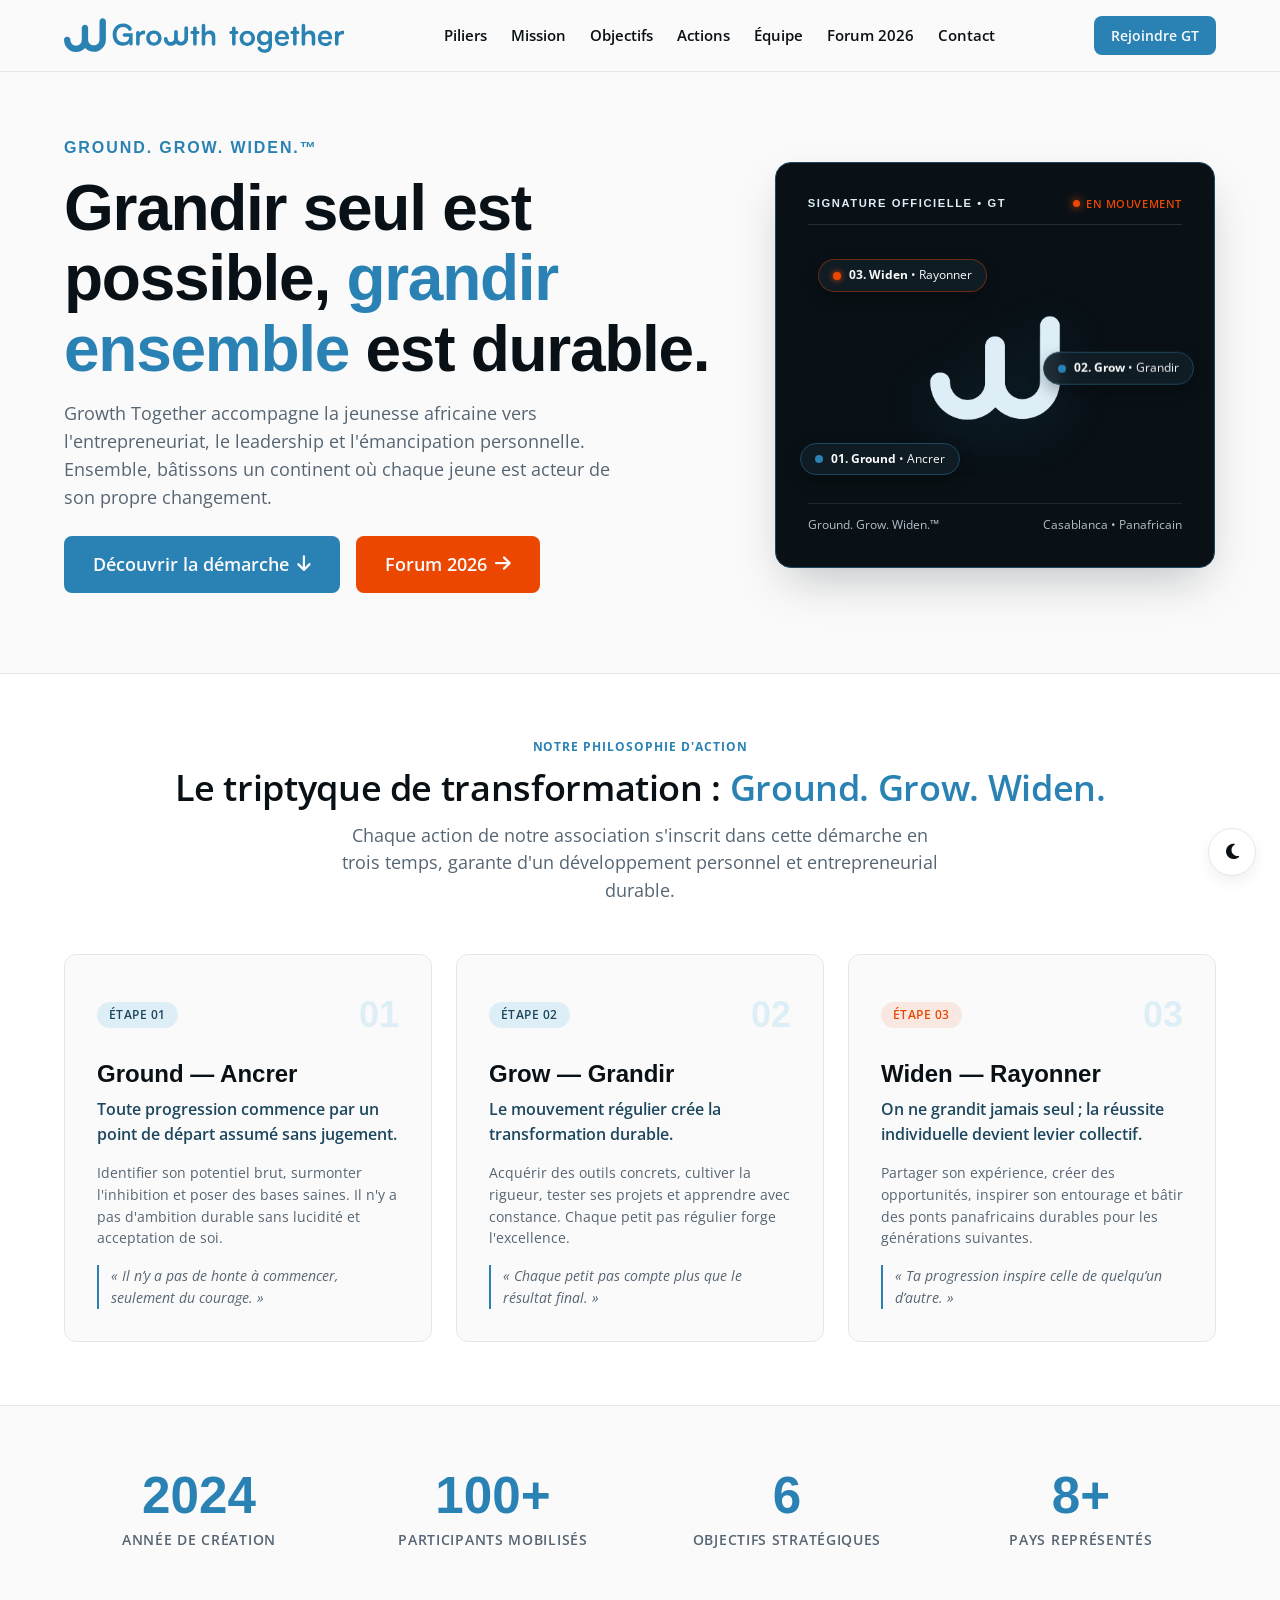
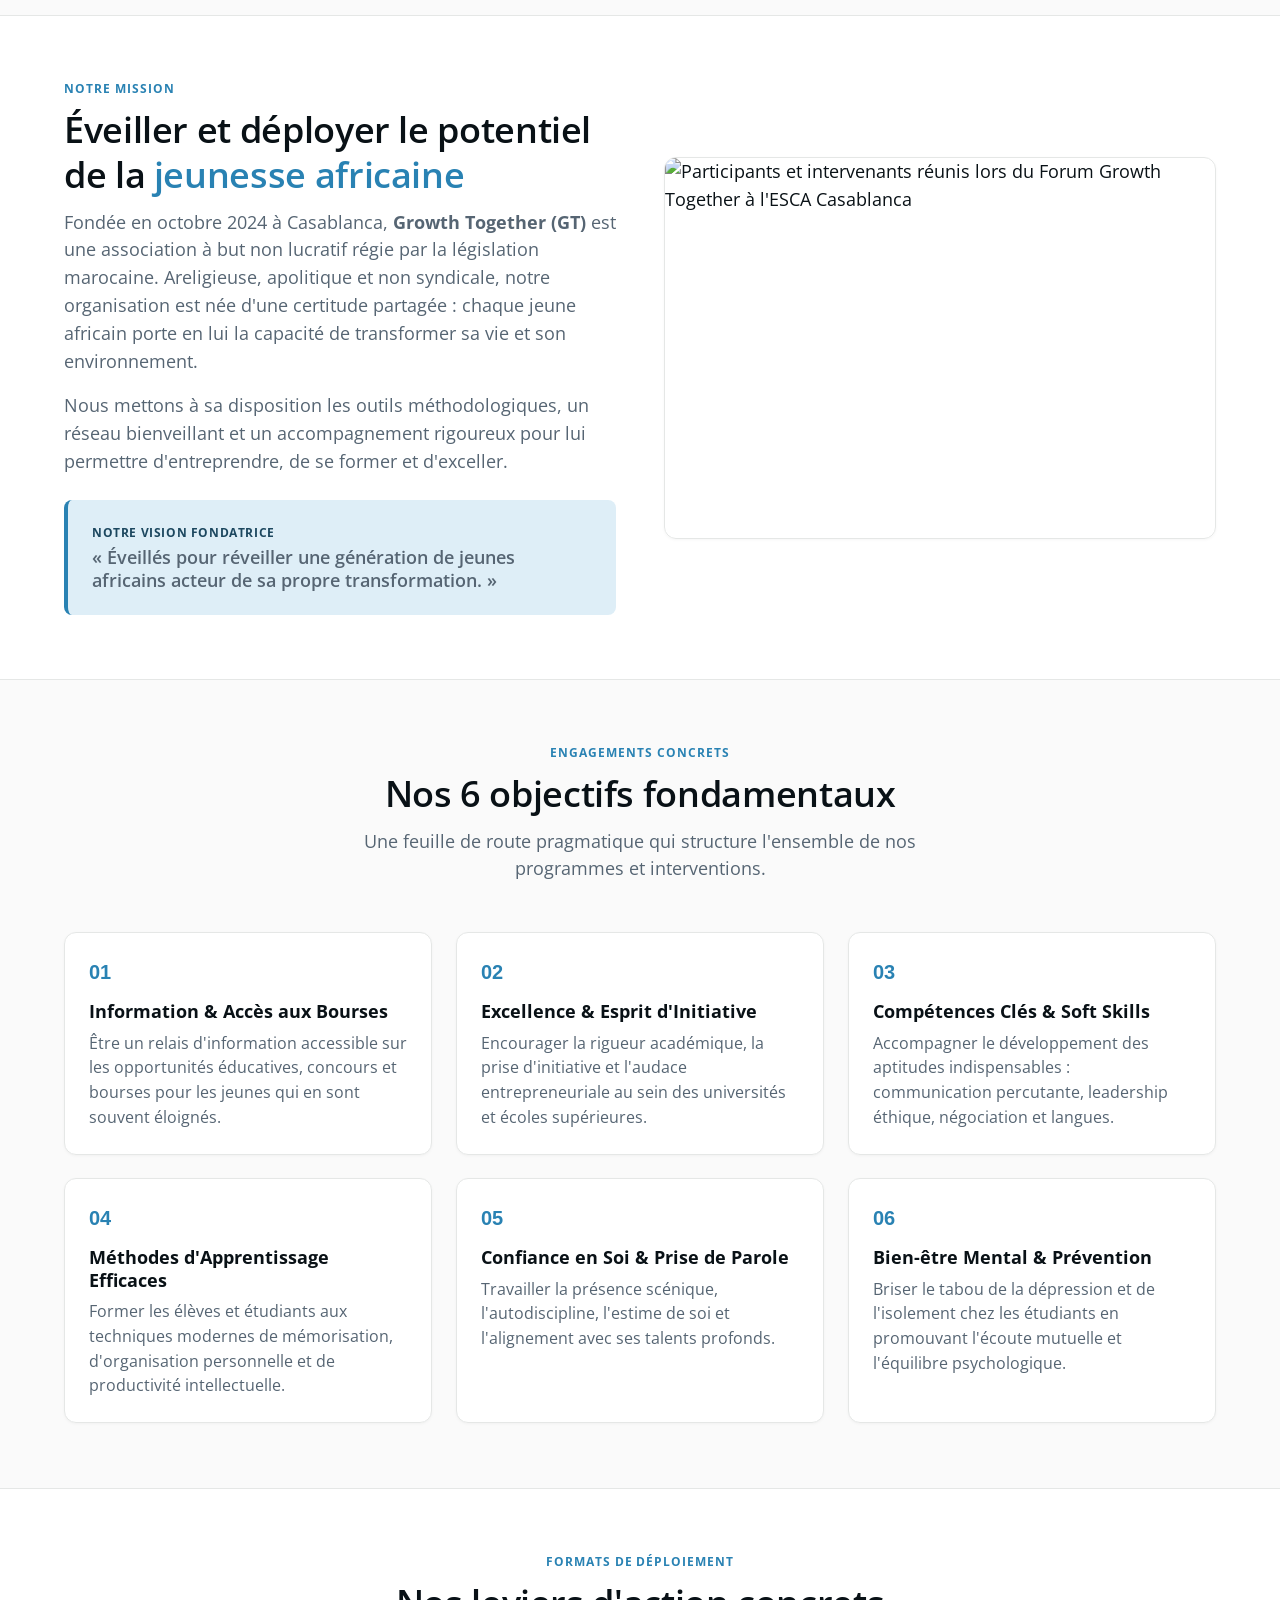
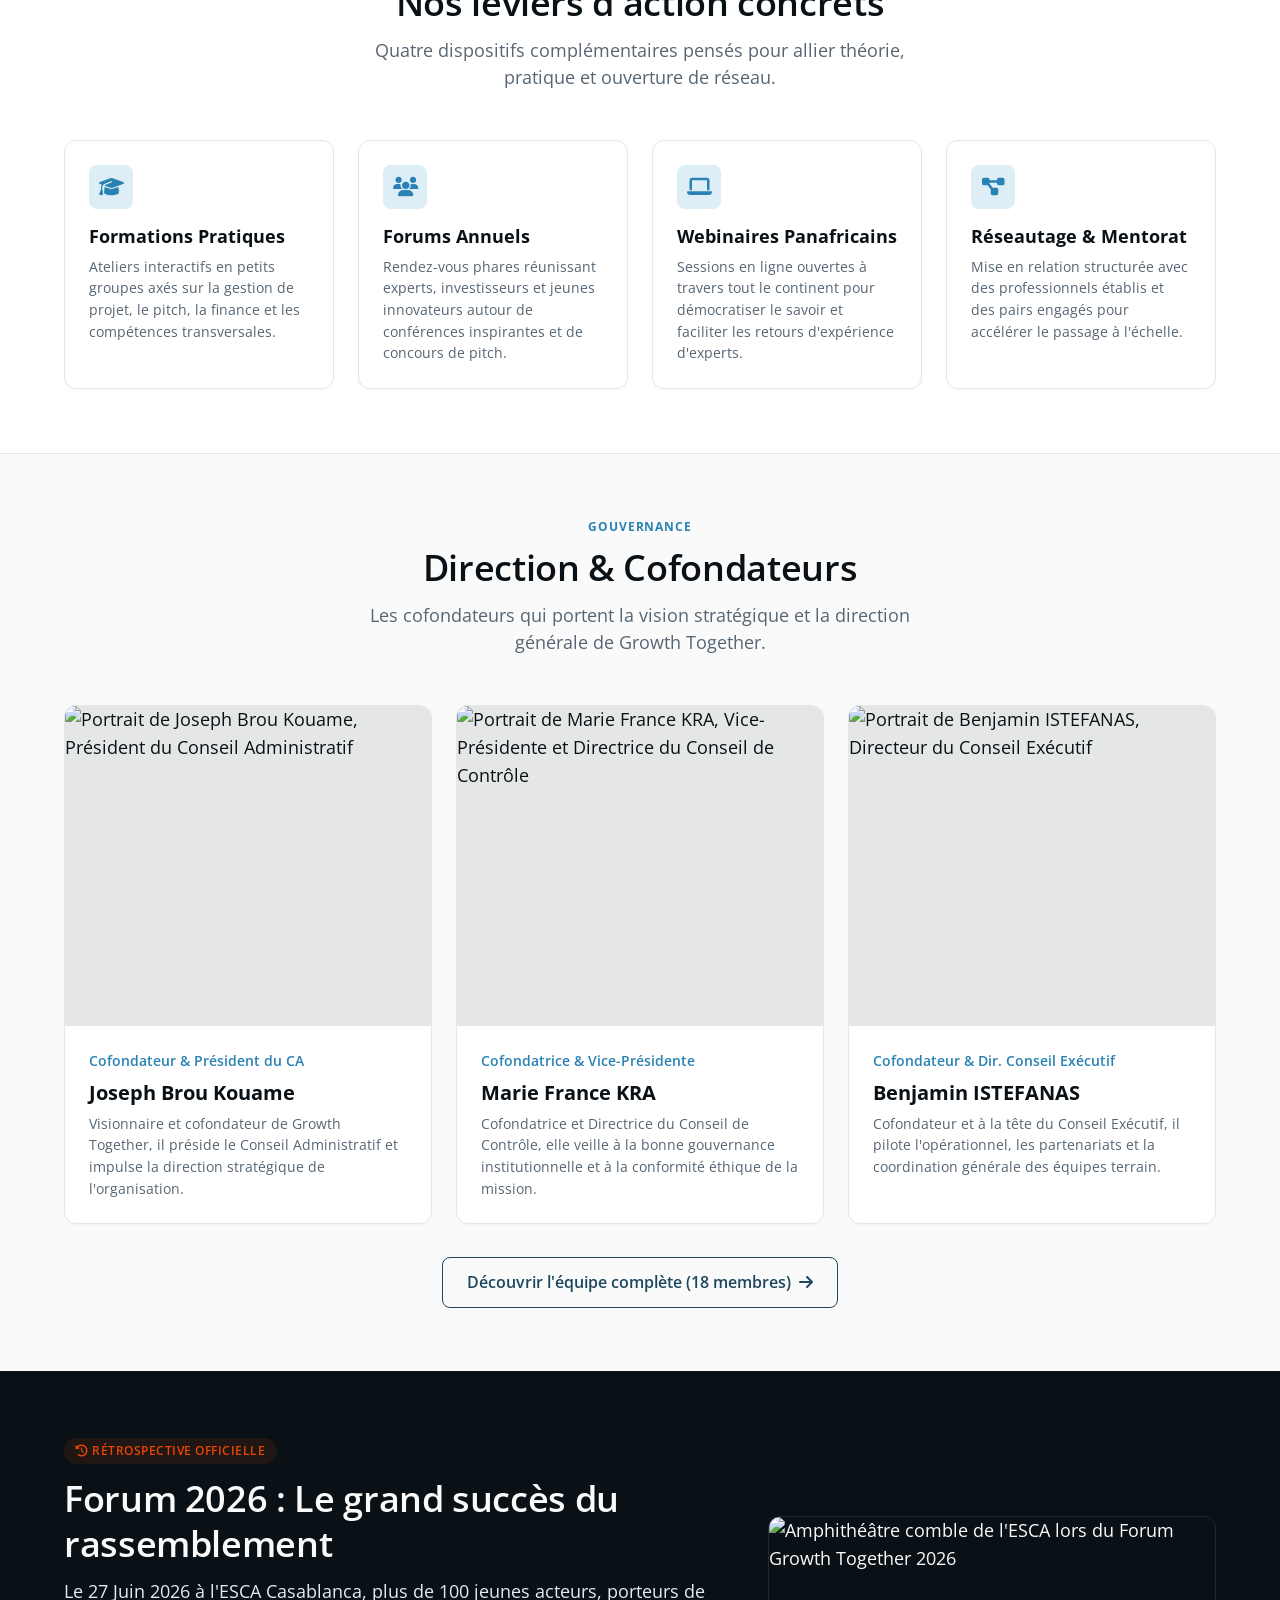
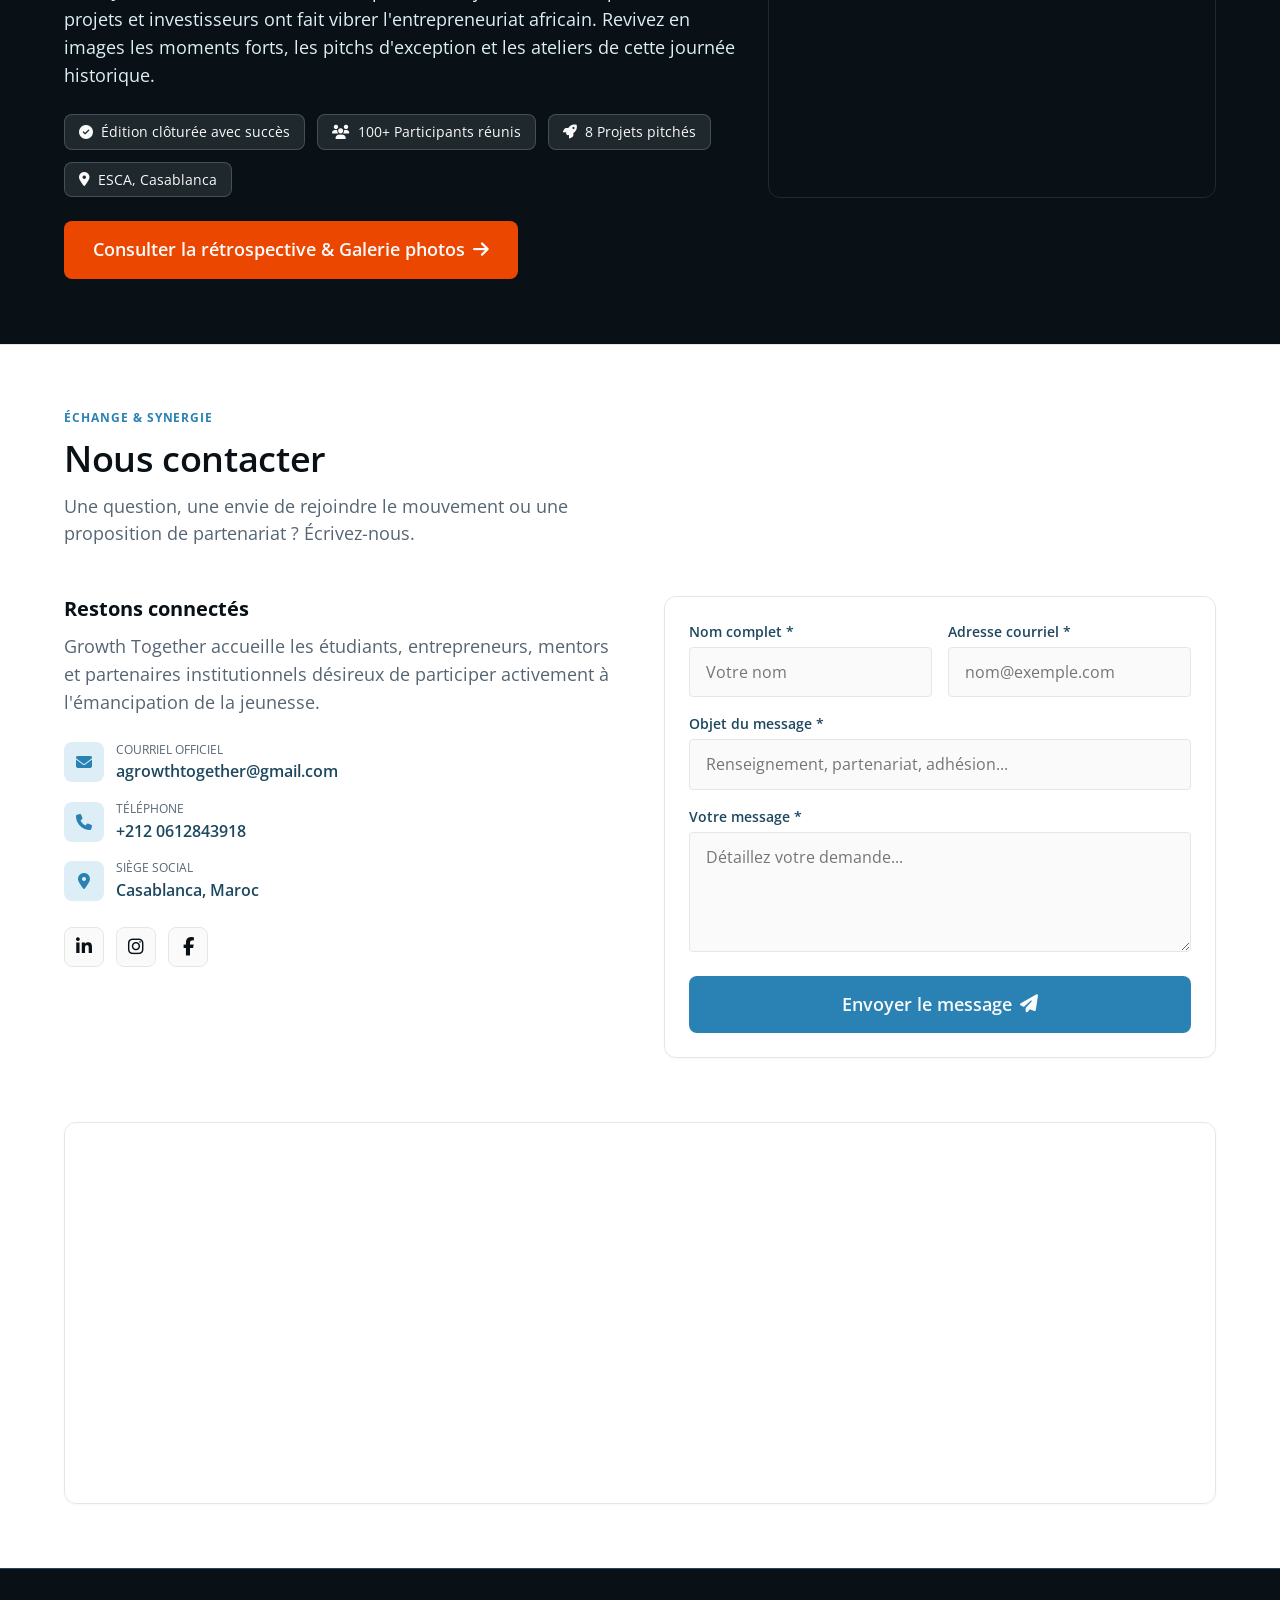
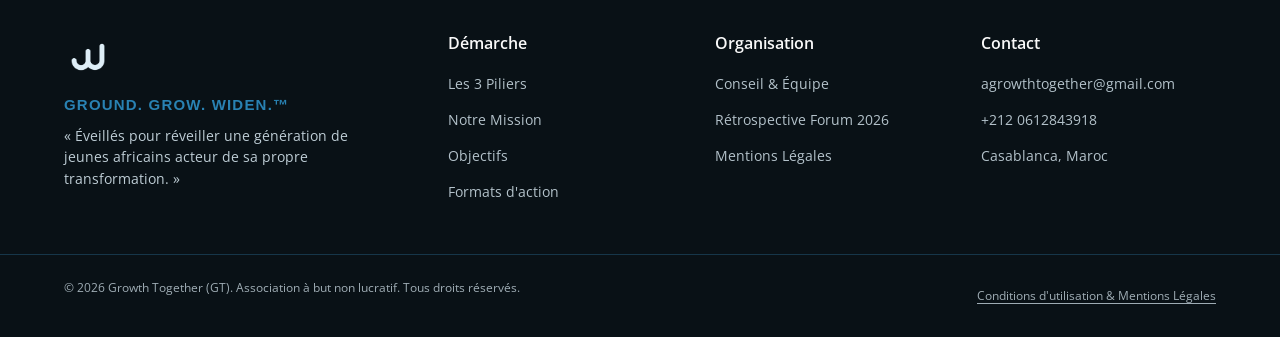
==== index.html @ d7369651 "Refonte du site avec la nouvelle charte graphique GT - Nouvelle identité : logo, palette et tokens d" ====
<!DOCTYPE html>
<html lang="fr" data-theme="light">
<head>
  <meta charset="UTF-8">
  <meta name="viewport" content="width=device-width, initial-scale=1.0">
  <title>Growth Together (GT) | Ground. Grow. Widen.</title>
  <meta name="description" content="Growth Together – Association à but non lucratif dédiée à l'éveil et l'accompagnement de la jeunesse africaine vers l'entrepreneuriat, l'excellence et la transformation personnelle.">
  
  <!-- Favicon -->
  <link rel="icon" type="image/png" href="assets/logo.png">

  <!-- Polices Officielles du Design System : Satoshi & Open Sans -->
  <link rel="preconnect" href="https://api.fontshare.com">
  <link rel="preconnect" href="https://fonts.googleapis.com">
  <link rel="preconnect" href="https://fonts.gstatic.com" crossorigin>
  <link rel="stylesheet" href="https://api.fontshare.com/v2/css?f[]=satoshi@500,700&display=swap">
  <link rel="stylesheet" href="https://fonts.googleapis.com/css2?family=Open+Sans:ital,wght@0,400;0,500;0,600;0,700;1,400;1,600&display=swap">

  <!-- Icônes Font Awesome -->
  <link rel="stylesheet" href="https://cdnjs.cloudflare.com/ajax/libs/font-awesome/6.4.0/css/all.min.css">

  <!-- Stylesheets -->
  <link rel="stylesheet" href="css/tokens.css">
  <link rel="stylesheet" href="css/style.css">

  <!-- Prévention du FOUC de thème -->
  <script>
    const savedTheme = localStorage.getItem('gt-theme');
    if (savedTheme === 'dark' || savedTheme === 'light') {
      document.documentElement.setAttribute('data-theme', savedTheme);
    }
  </script>
</head>

<body>
  <!-- Lien d'évitement accessibilité (WCAG 2.1 AA) -->
  <a href="#main-content" class="sr-only-focusable">Aller au contenu principal</a>

  <!-- Barre de Navigation Supérieure -->
  <header>
    <nav class="navbar" id="navbar" aria-label="Navigation principale">
      <div class="container nav-container">
        <a href="index.html" class="nav-brand" aria-label="Accueil Growth Together">
          <img src="assets/Fichier 239gt logo.svg" alt="Growth Together" class="nav-logo-svg" height="38">
        </a>

        <div class="nav-menu" id="nav-menu">
          <a href="#piliers" class="nav-link">Piliers</a>
          <a href="#mission" class="nav-link">Mission</a>
          <a href="#objectifs" class="nav-link">Objectifs</a>
          <a href="#actions" class="nav-link">Actions</a>
          <a href="pages/membres-ag.html" class="nav-link">Équipe</a>
          <a href="forum/index.html" class="nav-link">Forum 2026</a>
          <a href="#contact" class="nav-link">Contact</a>
        </div>

        <div class="nav-actions">
          <a href="#contact" class="btn btn-primary btn-sm">Rejoindre GT</a>
          <button class="hamburger" id="hamburger" type="button" aria-label="Ouvrir le menu de navigation" aria-expanded="false" aria-controls="nav-menu">
            <i class="fas fa-bars" aria-hidden="true"></i>
          </button>
        </div>
      </div>
    </nav>
  </header>

  <!-- Contenu Principal -->
  <main id="main-content">
    
    <!-- 1. Hero Section (Ground. Grow. Widen.) -->
    <section class="hero-section" id="hero">
      <div class="container">
        <div class="hero-grid">
          <div class="hero-content reveal">
            <span class="hero-baseline">Ground. Grow. Widen.™</span>
            <h1 class="hero-title">Grandir seul est possible, <span class="text-elan">grandir ensemble</span> est durable.</h1>
            <p class="hero-description">
              Growth Together accompagne la jeunesse africaine vers l'entrepreneuriat, le leadership et l'émancipation personnelle. Ensemble, bâtissons un continent où chaque jeune est acteur de son propre changement.
            </p>
            <div class="hero-actions">
              <a href="#piliers" class="btn btn-primary btn-lg">Découvrir la démarche <i class="fas fa-arrow-down" aria-hidden="true"></i></a>
              <a href="forum/index.html" class="btn btn-accent btn-lg">Forum 2026 <i class="fas fa-arrow-right" aria-hidden="true"></i></a>
            </div>
          </div>

          <!-- Vitrine Visuelle d'Impact basée sur le Logo Officiel -->
          <div class="hero-brand-showcase reveal reveal-delay-2" aria-label="Symbole officiel et piliers de croissance Growth Together">
            <div class="hero-brand-card">
              <div class="hero-brand-header">
                <span class="hero-brand-tag">Signature Officielle • GT</span>
                <span class="hero-brand-live">En Mouvement</span>
              </div>
              <div class="hero-brand-visual-wrap">
                <img src="assets/logo.png" alt="Monogramme officiel ascendant Growth Together" class="hero-brand-logo-img" width="190" height="190">
                <div class="hero-tier-chip tier-1">
                  <span class="chip-dot"></span>
                  <span><strong>01. Ground</strong> • Ancrer</span>
                </div>
                <div class="hero-tier-chip tier-2">
                  <span class="chip-dot"></span>
                  <span><strong>02. Grow</strong> • Grandir</span>
                </div>
                <div class="hero-tier-chip tier-3">
                  <span class="chip-dot"></span>
                  <span><strong>03. Widen</strong> • Rayonner</span>
                </div>
              </div>
              <div class="hero-brand-footer">
                <span>Ground. Grow. Widen.™</span>
                <span>Casablanca • Panafricain</span>
              </div>
            </div>
          </div>
        </div>
      </div>
    </section>

    <!-- 2. Framework des 3 Piliers (Ground, Grow, Widen) -->
    <section class="pillars-section" id="piliers">
      <div class="container">
        <div class="section-header text-center reveal">
          <span class="section-tag">Notre Philosophie d'Action</span>
          <h2 class="section-title">Le triptyque de transformation : <span class="text-elan">Ground. Grow. Widen.</span></h2>
          <p class="section-subtitle text-center">
            Chaque action de notre association s'inscrit dans cette démarche en trois temps, garante d'un développement personnel et entrepreneurial durable.
          </p>
        </div>

        <div class="pillars-grid">
          <!-- Pilier 1 : Ground -->
          <article class="pillar-card reveal reveal-delay-1">
            <div class="pillar-header">
              <span class="badge badge-pillar">Étape 01</span>
              <span class="pillar-step">01</span>
            </div>
            <h3 class="pillar-name">Ground — Ancrer</h3>
            <p class="pillar-principle">Toute progression commence par un point de départ assumé sans jugement.</p>
            <p class="text-muted" style="font-size: var(--gt-text-sm);">
              Identifier son potentiel brut, surmonter l'inhibition et poser des bases saines. Il n'y a pas d'ambition durable sans lucidité et acceptation de soi.
            </p>
            <blockquote class="pillar-quote">
              « Il n’y a pas de honte à commencer, seulement du courage. »
            </blockquote>
          </article>

          <!-- Pilier 2 : Grow -->
          <article class="pillar-card reveal reveal-delay-2">
            <div class="pillar-header">
              <span class="badge badge-pillar">Étape 02</span>
              <span class="pillar-step">02</span>
            </div>
            <h3 class="pillar-name">Grow — Grandir</h3>
            <p class="pillar-principle">Le mouvement régulier crée la transformation durable.</p>
            <p class="text-muted" style="font-size: var(--gt-text-sm);">
              Acquérir des outils concrets, cultiver la rigueur, tester ses projets et apprendre avec constance. Chaque petit pas régulier forge l'excellence.
            </p>
            <blockquote class="pillar-quote">
              « Chaque petit pas compte plus que le résultat final. »
            </blockquote>
          </article>

          <!-- Pilier 3 : Widen -->
          <article class="pillar-card reveal reveal-delay-3">
            <div class="pillar-header">
              <span class="badge badge-accent">Étape 03</span>
              <span class="pillar-step">03</span>
            </div>
            <h3 class="pillar-name">Widen — Rayonner</h3>
            <p class="pillar-principle">On ne grandit jamais seul ; la réussite individuelle devient levier collectif.</p>
            <p class="text-muted" style="font-size: var(--gt-text-sm);">
              Partager son expérience, créer des opportunités, inspirer son entourage et bâtir des ponts panafricains durables pour les générations suivantes.
            </p>
            <blockquote class="pillar-quote">
              « Ta progression inspire celle de quelqu’un d’autre. »
            </blockquote>
          </article>
        </div>
      </div>
    </section>

    <!-- 3. Chiffres Clés / Impact (avec Compteurs Animés) -->
    <section class="stats-section" aria-label="Chiffres clés et impact">
      <div class="container">
        <div class="stats-grid">
          <div class="stat-item reveal">
            <div class="stat-number counter-animated" data-target="2024">0</div>
            <div class="stat-label">Année de création</div>
          </div>
          <div class="stat-item reveal reveal-delay-1">
            <div class="stat-number counter-animated" data-target="100" data-suffix="+">0</div>
            <div class="stat-label">Participants mobilisés</div>
          </div>
          <div class="stat-item reveal reveal-delay-2">
            <div class="stat-number counter-animated" data-target="6">0</div>
            <div class="stat-label">Objectifs stratégiques</div>
          </div>
          <div class="stat-item reveal reveal-delay-3">
            <div class="stat-number counter-animated" data-target="8" data-suffix="+">0</div>
            <div class="stat-label">Pays représentés</div>
          </div>
        </div>
      </div>
    </section>

    <!-- 4. Notre Mission & Vision -->
    <section class="mission-section" id="mission">
      <div class="container">
        <div class="mission-grid">
          <div class="mission-text reveal">
            <span class="section-tag">Notre Mission</span>
            <h2 class="section-title">Éveiller et déployer le potentiel de la <span class="text-elan">jeunesse africaine</span></h2>
            <p>
              Fondée en octobre 2024 à Casablanca, <strong>Growth Together (GT)</strong> est une association à but non lucratif régie par la législation marocaine. Areligieuse, apolitique et non syndicale, notre organisation est née d'une certitude partagée : chaque jeune africain porte en lui la capacité de transformer sa vie et son environnement.
            </p>
            <p>
              Nous mettons à sa disposition les outils méthodologiques, un réseau bienveillant et un accompagnement rigoureux pour lui permettre d'entreprendre, de se former et d'exceller.
            </p>
            
            <div class="vision-card">
              <div class="vision-label">Notre Vision Fondatrice</div>
              <p class="vision-quote">
                « Éveillés pour réveiller une génération de jeunes africains acteur de sa propre transformation. »
              </p>
            </div>
          </div>

          <div class="mission-visual reveal reveal-delay-2">
            <img src="assets/photos/forum/IMG_0652.jpg" 
                 alt="Participants et intervenants réunis lors du Forum Growth Together à l'ESCA Casablanca" 
                 loading="lazy" width="600" height="380">
          </div>
        </div>
      </div>
    </section>

    <!-- 5. Nos 6 Objectifs Stratégiques -->
    <section class="objectives-section" id="objectifs">
      <div class="container">
        <div class="section-header text-center reveal">
          <span class="section-tag">Engagements Concrets</span>
          <h2 class="section-title">Nos 6 objectifs fondamentaux</h2>
          <p class="section-subtitle text-center">
            Une feuille de route pragmatique qui structure l'ensemble de nos programmes et interventions.
          </p>
        </div>

        <div class="objectives-grid">
          <article class="gt-card objective-card reveal">
            <span class="objective-number">01</span>
            <h3>Information & Accès aux Bourses</h3>
            <p>Être un relais d'information accessible sur les opportunités éducatives, concours et bourses pour les jeunes qui en sont souvent éloignés.</p>
          </article>

          <article class="gt-card objective-card reveal reveal-delay-1">
            <span class="objective-number">02</span>
            <h3>Excellence & Esprit d'Initiative</h3>
            <p>Encourager la rigueur académique, la prise d'initiative et l'audace entrepreneuriale au sein des universités et écoles supérieures.</p>
          </article>

          <article class="gt-card objective-card reveal reveal-delay-2">
            <span class="objective-number">03</span>
            <h3>Compétences Clés & Soft Skills</h3>
            <p>Accompagner le développement des aptitudes indispensables : communication percutante, leadership éthique, négociation et langues.</p>
          </article>

          <article class="gt-card objective-card reveal">
            <span class="objective-number">04</span>
            <h3>Méthodes d'Apprentissage Efficaces</h3>
            <p>Former les élèves et étudiants aux techniques modernes de mémorisation, d'organisation personnelle et de productivité intellectuelle.</p>
          </article>

          <article class="gt-card objective-card reveal reveal-delay-1">
            <span class="objective-number">05</span>
            <h3>Confiance en Soi & Prise de Parole</h3>
            <p>Travailler la présence scénique, l'autodiscipline, l'estime de soi et l'alignement avec ses talents profonds.</p>
          </article>

          <article class="gt-card objective-card reveal reveal-delay-2">
            <span class="objective-number">06</span>
            <h3>Bien-être Mental & Prévention</h3>
            <p>Briser le tabou de la dépression et de l'isolement chez les étudiants en promouvant l'écoute mutuelle et l'équilibre psychologique.</p>
          </article>
        </div>
      </div>
    </section>

    <!-- 6. Formats d'Action (Activités) -->
    <section class="actions-section" id="actions">
      <div class="container">
        <div class="section-header text-center reveal">
          <span class="section-tag">Formats de Déploiement</span>
          <h2 class="section-title">Nos leviers d'action concrets</h2>
          <p class="section-subtitle text-center">
            Quatre dispositifs complémentaires pensés pour allier théorie, pratique et ouverture de réseau.
          </p>
        </div>

        <div class="actions-grid">
          <article class="gt-card action-card reveal">
            <div class="action-icon" aria-hidden="true">
              <i class="fas fa-graduation-cap"></i>
            </div>
            <h3>Formations Pratiques</h3>
            <p>Ateliers interactifs en petits groupes axés sur la gestion de projet, le pitch, la finance et les compétences transversales.</p>
          </article>

          <article class="gt-card action-card reveal reveal-delay-1">
            <div class="action-icon" aria-hidden="true">
              <i class="fas fa-users"></i>
            </div>
            <h3>Forums Annuels</h3>
            <p>Rendez-vous phares réunissant experts, investisseurs et jeunes innovateurs autour de conférences inspirantes et de concours de pitch.</p>
          </article>

          <article class="gt-card action-card reveal reveal-delay-2">
            <div class="action-icon" aria-hidden="true">
              <i class="fas fa-laptop"></i>
            </div>
            <h3>Webinaires Panafricains</h3>
            <p>Sessions en ligne ouvertes à travers tout le continent pour démocratiser le savoir et faciliter les retours d'expérience d'experts.</p>
          </article>

          <article class="gt-card action-card reveal reveal-delay-3">
            <div class="action-icon" aria-hidden="true">
              <i class="fas fa-project-diagram"></i>
            </div>
            <h3>Réseautage & Mentorat</h3>
            <p>Mise en relation structurée avec des professionnels établis et des pairs engagés pour accélérer le passage à l'échelle.</p>
          </article>
        </div>
      </div>
    </section>

    <!-- 7. Direction & Cofondateurs -->
    <section class="founders-section" id="direction">
      <div class="container">
        <div class="section-header text-center reveal">
          <span class="section-tag">Gouvernance</span>
          <h2 class="section-title">Direction & Cofondateurs</h2>
          <p class="section-subtitle text-center">
            Les cofondateurs qui portent la vision stratégique et la direction générale de Growth Together.
          </p>
        </div>

        <div class="founders-grid">
          <!-- Joseph Brou Kouame -->
          <article class="gt-card founder-card reveal">
            <div class="founder-img-wrapper">
              <img src="assets/photos/equipe/Joseph_BROU KOUAME.jpeg" 
                   style="object-position: 35% 20%;"
                   alt="Portrait de Joseph Brou Kouame, Président du Conseil Administratif" 
                   loading="lazy">
            </div>
            <div class="founder-content">
              <span class="founder-role">Cofondateur & Président du CA</span>
              <h3>Joseph Brou Kouame</h3>
              <p>Visionnaire et cofondateur de Growth Together, il préside le Conseil Administratif et impulse la direction stratégique de l'organisation.</p>
            </div>
          </article>

          <!-- Marie France KRA -->
          <article class="gt-card founder-card reveal reveal-delay-1">
            <div class="founder-img-wrapper">
              <img src="assets/photos/equipe/Marie-France_KRA.jpeg" 
                   style="object-position: center 20%;"
                   alt="Portrait de Marie France KRA, Vice-Présidente et Directrice du Conseil de Contrôle" 
                   loading="lazy">
            </div>
            <div class="founder-content">
              <span class="founder-role">Cofondatrice & Vice-Présidente</span>
              <h3>Marie France KRA</h3>
              <p>Cofondatrice et Directrice du Conseil de Contrôle, elle veille à la bonne gouvernance institutionnelle et à la conformité éthique de la mission.</p>
            </div>
          </article>

          <!-- Benjamin ISTEFANAS -->
          <article class="gt-card founder-card reveal reveal-delay-2">
            <div class="founder-img-wrapper">
              <img src="assets/photos/equipe/Benjamin_ISTEFANAS.jpeg" 
                   style="object-position: center 15%;"
                   alt="Portrait de Benjamin ISTEFANAS, Directeur du Conseil Exécutif" 
                   loading="lazy">
            </div>
            <div class="founder-content">
              <span class="founder-role">Cofondateur & Dir. Conseil Exécutif</span>
              <h3>Benjamin ISTEFANAS</h3>
              <p>Cofondateur et à la tête du Conseil Exécutif, il pilote l'opérationnel, les partenariats et la coordination générale des équipes terrain.</p>
            </div>
          </article>
        </div>

        <div class="text-center reveal" style="margin-top: var(--gt-space-8);">
          <a href="pages/membres-ag.html" class="btn btn-secondary">
            Découvrir l'équipe complète (18 membres) <i class="fas fa-arrow-right" aria-hidden="true"></i>
          </a>
        </div>
      </div>
    </section>

    <!-- 8. Forum 2026 RÉTROSPECTIVE BANNER -->
    <section class="forum-highlight-section" id="forum-highlight">
      <div class="container">
        <div class="forum-highlight-card reveal">
          <div class="forum-highlight-content">
            <span class="badge badge-accent"><i class="fas fa-history" aria-hidden="true"></i> Rétrospective Officielle</span>
            <h2 style="margin-top: var(--gt-space-3);">Forum 2026 : Le grand succès du rassemblement</h2>
            <p>
              Le 27 Juin 2026 à l'ESCA Casablanca, plus de 100 jeunes acteurs, porteurs de projets et investisseurs ont fait vibrer l'entrepreneuriat africain. Revivez en images les moments forts, les pitchs d'exception et les ateliers de cette journée historique.
            </p>
            
            <div class="forum-meta-tags">
              <span class="forum-meta-badge"><i class="fas fa-check-circle" aria-hidden="true"></i> Édition clôturée avec succès</span>
              <span class="forum-meta-badge"><i class="fas fa-users" aria-hidden="true"></i> 100+ Participants réunis</span>
              <span class="forum-meta-badge"><i class="fas fa-rocket" aria-hidden="true"></i> 8 Projets pitchés</span>
              <span class="forum-meta-badge"><i class="fas fa-map-marker-alt" aria-hidden="true"></i> ESCA, Casablanca</span>
            </div>

            <div style="display: flex; gap: var(--gt-space-4); flex-wrap: wrap;">
              <a href="forum/index.html" class="btn btn-accent btn-lg">
                Consulter la rétrospective & Galerie photos <i class="fas fa-arrow-right" aria-hidden="true"></i>
              </a>
            </div>
          </div>

          <div class="forum-highlight-image">
            <img src="assets/photos/forum/IMG_0259.jpg" 
                 alt="Amphithéâtre comble de l'ESCA lors du Forum Growth Together 2026" 
                 loading="lazy" width="500" height="280">
          </div>
        </div>
      </div>
    </section>

    <!-- 9. Contact & Formulaire Netlify -->
    <section class="contact-section" id="contact">
      <div class="container">
        <div class="section-header reveal">
          <span class="section-tag">Échange & Synergie</span>
          <h2 class="section-title">Nous contacter</h2>
          <p class="section-subtitle">
            Une question, une envie de rejoindre le mouvement ou une proposition de partenariat ? Écrivez-nous.
          </p>
        </div>

        <div class="contact-grid">
          <!-- Coordonnées et réseaux -->
          <div class="contact-info reveal">
            <h3>Restons connectés</h3>
            <p class="text-muted">
              Growth Together accueille les étudiants, entrepreneurs, mentors et partenaires institutionnels désireux de participer activement à l'émancipation de la jeunesse.
            </p>

            <div class="contact-details">
              <div class="contact-item">
                <div class="contact-item-icon" aria-hidden="true">
                  <i class="fas fa-envelope"></i>
                </div>
                <div>
                  <div class="text-muted" style="font-size: var(--gt-text-xs); text-transform: uppercase;">Courriel officiel</div>
                  <a href="mailto:agrowthtogether@gmail.com" class="text-ardoise" style="font-weight: 600;">agrowthtogether@gmail.com</a>
                </div>
              </div>

              <div class="contact-item">
                <div class="contact-item-icon" aria-hidden="true">
                  <i class="fas fa-phone"></i>
                </div>
                <div>
                  <div class="text-muted" style="font-size: var(--gt-text-xs); text-transform: uppercase;">Téléphone</div>
                  <a href="tel:+2120612843918" class="text-ardoise" style="font-weight: 600;">+212 0612843918</a>
                </div>
              </div>

              <div class="contact-item">
                <div class="contact-item-icon" aria-hidden="true">
                  <i class="fas fa-map-marker-alt"></i>
                </div>
                <div>
                  <div class="text-muted" style="font-size: var(--gt-text-xs); text-transform: uppercase;">Siège social</div>
                  <span class="text-ardoise" style="font-weight: 600;">Casablanca, Maroc</span>
                </div>
              </div>
            </div>

            <div class="social-links" aria-label="Réseaux sociaux officiels">
              <a href="https://www.linkedin.com/company/agrowthtogether/" target="_blank" rel="noopener noreferrer" class="social-link" aria-label="Consulter notre page LinkedIn">
                <i class="fab fa-linkedin-in" aria-hidden="true"></i>
              </a>
              <a href="https://www.instagram.com/growth_together.a?igsh=MTdxMjJ1Mjh3dGt5Yg==" target="_blank" rel="noopener noreferrer" class="social-link" aria-label="Consulter notre profil Instagram">
                <i class="fab fa-instagram" aria-hidden="true"></i>
              </a>
              <a href="https://www.facebook.com/share/1Bh3CekVWM/" target="_blank" rel="noopener noreferrer" class="social-link" aria-label="Consulter notre page Facebook">
                <i class="fab fa-facebook-f" aria-hidden="true"></i>
              </a>
            </div>
          </div>

          <!-- Formulaire Netlify Accessible -->
          <div class="gt-card reveal reveal-delay-1">
            <form name="contact" method="POST" data-netlify="true" netlify-honeypot="bot-field">
              <input type="hidden" name="form-name" value="contact">
              
              <!-- Piège anti-spam pour robots -->
              <p class="sr-only">
                <label>Ne pas remplir si vous êtes humain : <input name="bot-field" tabindex="-1"></label>
              </p>

              <div class="form-row">
                <div class="form-group">
                  <label for="contact-name" class="form-label">Nom complet *</label>
                  <input type="text" id="contact-name" name="name" class="form-input" placeholder="Votre nom" required>
                </div>
                <div class="form-group">
                  <label for="contact-email" class="form-label">Adresse courriel *</label>
                  <input type="email" id="contact-email" name="email" class="form-input" placeholder="nom@exemple.com" required>
                </div>
              </div>

              <div class="form-group">
                <label for="contact-subject" class="form-label">Objet du message *</label>
                <input type="text" id="contact-subject" name="subject" class="form-input" placeholder="Renseignement, partenariat, adhésion..." required>
              </div>

              <div class="form-group">
                <label for="contact-message" class="form-label">Votre message *</label>
                <textarea id="contact-message" name="message" class="form-textarea" placeholder="Détaillez votre demande..." required></textarea>
              </div>

              <button type="submit" class="btn btn-primary btn-lg" style="width: 100%;">
                Envoyer le message <i class="fas fa-paper-plane" aria-hidden="true"></i>
              </button>
            </form>
          </div>
        </div>
      </div>
    </section>

    <!-- 10. Carte Localisation -->
    <section class="map-section" aria-label="Localisation géographique">
      <div class="container">
        <div class="map-wrapper reveal">
          <iframe
            src="https://www.google.com/maps/embed?pb=!1m18!1m12!1m3!1d3323.7745772635904!2d-7.634123523497262!3d33.58521744224095!2m3!1f0!2f0!3f0!3m2!1i1024!2i768!4f13.1!3m3!1m2!1s0xda7d296cd8cb487%3A0xcbaecfc38d977da0!2sESCA%20Ecole%20de%20Management!5e0!3m2!1sfr!2sma!4v1714000000000!5m2!1sfr!2sma"
            title="Localisation de l'ESCA École de Management à Casablanca"
            loading="lazy"
            referrerpolicy="no-referrer-when-downgrade">
          </iframe>
        </div>
      </div>
    </section>

  </main>

  <!-- Footer Institutionnel Nuit Profonde (#091116) -->
  <footer class="footer">
    <div class="container footer-grid">
      <!-- 1. Marque & Philosophie -->
      <div class="footer-brand">
        <img src="assets/logo.png" alt="Growth Together" class="footer-logo" width="48" height="48">
        <div class="footer-baseline">Ground. Grow. Widen.™</div>
        <p class="footer-quote">
          « Éveillés pour réveiller une génération de jeunes africains acteur de sa propre transformation. »
        </p>
      </div>

      <!-- 2. Piliers & Navigation -->
      <div class="footer-column">
        <h3>Démarche</h3>
        <ul class="footer-links">
          <li><a href="#piliers" class="footer-link">Les 3 Piliers</a></li>
          <li><a href="#mission" class="footer-link">Notre Mission</a></li>
          <li><a href="#objectifs" class="footer-link">Objectifs</a></li>
          <li><a href="#actions" class="footer-link">Formats d'action</a></li>
        </ul>
      </div>

      <!-- 3. Équipe & Événements -->
      <div class="footer-column">
        <h3>Organisation</h3>
        <ul class="footer-links">
          <li><a href="pages/membres-ag.html" class="footer-link">Conseil & Équipe</a></li>
          <li><a href="forum/index.html" class="footer-link">Rétrospective Forum 2026</a></li>
          <li><a href="pages/mentions-legales.html" class="footer-link">Mentions Légales</a></li>
        </ul>
      </div>

      <!-- 4. Contact & Réseaux -->
      <div class="footer-column">
        <h3>Contact</h3>
        <ul class="footer-links">
          <li><a href="mailto:agrowthtogether@gmail.com" class="footer-link">agrowthtogether@gmail.com</a></li>
          <li><a href="tel:+2120612843918" class="footer-link">+212 0612843918</a></li>
          <li><span class="footer-link">Casablanca, Maroc</span></li>
        </ul>
      </div>
    </div>

    <!-- Mention légale basse -->
    <div class="footer-bottom">
      <div class="container footer-bottom-content">
        <p>&copy; 2026 Growth Together (GT). Association à but non lucratif. Tous droits réservés.</p>
        <div class="footer-bottom-actions">
          <a href="pages/mentions-legales.html">Conditions d'utilisation & Mentions Légales</a>
        </div>
      </div>
    </div>
  </footer>

  <!-- Commutateur de Thème Accessible (Light/Dark) -->
  <button class="theme-toggle-btn" id="theme-toggle" type="button" aria-label="Basculer le mode d'affichage" title="Changer de thème">
    <i class="fas fa-moon icon-moon" aria-hidden="true"></i>
    <i class="fas fa-sun icon-sun" aria-hidden="true"></i>
  </button>

  <!-- Scripts -->
  <script src="js/main.js"></script>
</body>
</html>
---- css/tokens.css ----
/**
 * GROWTH TOGETHER (GT) — DESIGN TOKENS
 * Source d'autorité principale : DESIGN_SYSTEM.md (Charte graphique GT 1)
 * Version : 1.0.0
 */

:root {
  /* ==========================================================================
     1. COULEURS DE LA CHARTE (VALEURS ABSOLUES) [EXPLICITE]
     Règle absolue : JAMAIS de noir absolu.
     ========================================================================== */
  --gt-color-nuit-profonde: #091116; /* RGB(9, 17, 22) - Structure & texte */
  --gt-color-bleu-elan:     #2982B3; /* RGB(41, 130, 179) - Action principale */
  --gt-color-bleu-ardoise:  #1C475F; /* RGB(28, 71, 95) - Structure & dark secondary */
  --gt-color-bleu-brume:    #DEEEF7; /* RGB(222, 238, 247) - Teinte douce & surfaces */
  --gt-color-blanc-neutre:  #FAFAFA; /* RGB(250, 250, 250) - Fond clair & texte inverse */
  
  --gt-color-orange-elan:   #EC4700; /* RGB(236, 71, 0) - Accent conversion & énergie */
  --gt-color-gris-neutre:   #E5E7E6; /* RGB(229, 231, 230) - Bordures & séparateurs */

  /* ==========================================================================
     2. TOKENS SÉMANTIQUES (THÈME CLAIR PAR DÉFAUT) [DÉDUITE]
     ========================================================================== */
  --gt-bg-page:         var(--gt-color-blanc-neutre);
  --gt-bg-surface:      #FFFFFF;
  --gt-bg-subtle:       var(--gt-color-bleu-brume);
  --gt-bg-muted:        var(--gt-color-gris-neutre);
  --gt-bg-inverse:      var(--gt-color-nuit-profonde);
  --gt-bg-header:       rgba(250, 250, 250, 0.92);

  --gt-text-primary:    var(--gt-color-nuit-profonde);
  --gt-text-secondary:  var(--gt-color-bleu-ardoise);
  --gt-text-muted:      #566573;
  --gt-text-inverse:    var(--gt-color-blanc-neutre);

  --gt-interactive-primary:        var(--gt-color-bleu-elan);
  --gt-interactive-primary-hover:  var(--gt-color-bleu-ardoise);
  --gt-interactive-primary-active: #153648;
  --gt-interactive-accent:         var(--gt-color-orange-elan);
  --gt-interactive-accent-hover:   #C93D00;
  --gt-interactive-accent-active:  #A63200;

  --gt-border-subtle:   var(--gt-color-gris-neutre);
  --gt-border-medium:   #CAD1D5;
  --gt-border-strong:   var(--gt-color-bleu-ardoise);
  --gt-border-focus:    var(--gt-color-bleu-elan);

  /* Statuts fonctionnels */
  --gt-status-success:  #1E824C;
  --gt-status-warning:  #EC4700;
  --gt-status-error:    #D92525;
  --gt-status-info:     #2982B3;

  /* ==========================================================================
     3. TYPOGRAPHIE & ÉCHELLE DE TEXTE [EXPLICITE] & [DÉDUITE]
     ========================================================================== */
  --gt-font-display: 'Satoshi', -apple-system, BlinkMacSystemFont, 'Segoe UI', Roboto, sans-serif;
  --gt-font-body:    'Open Sans', -apple-system, BlinkMacSystemFont, 'Segoe UI', Roboto, sans-serif;

  /* Graisses */
  --gt-font-weight-regular:  400;
  --gt-font-weight-medium:   500;
  --gt-font-weight-semibold: 600;
  --gt-font-weight-bold:     700;

  /* Tailles typographiques proportionnelles */
  --gt-text-xs:   0.75rem;    /* 12px - micro / overline */
  --gt-text-sm:   0.875rem;   /* 14px - légende / caption */
  --gt-text-base: 1rem;       /* 16px - corps compact / formulaires */
  --gt-text-lg:   1.125rem;   /* 18px - corps standard charte (leading 28px) */
  --gt-text-xl:   1.25rem;    /* 20px - sous-titres / sections H3 */
  --gt-text-2xl:  1.5rem;     /* 24px - cartes majeures */
  --gt-text-3xl:  2.25rem;    /* 36px - sous-titres H2 (exactement 50% de H1) */
  --gt-text-4xl:  3rem;       /* 48px - titres H1 standards */
  --gt-text-5xl:  4.5rem;     /* 72px - grand titre H1 / Display H0 desktop */

  /* Interlignages (Line-Heights) */
  --gt-leading-none:    1;
  --gt-leading-tight:   1.15;
  --gt-leading-snug:    1.25;
  --gt-leading-normal:  1.55; /* ~28px pour un texte à 18px */
  --gt-leading-relaxed: 1.7;

  /* ==========================================================================
     4. ÉCHELLE SPATIALE & LAYOUT (GRILLE 8PT) [PROPOSÉE POUR LE WEB]
     ========================================================================== */
  --gt-space-1:  0.25rem;  /* 4px */
  --gt-space-2:  0.5rem;   /* 8px */
  --gt-space-3:  0.75rem;  /* 12px */
  --gt-space-4:  1rem;     /* 16px */
  --gt-space-6:  1.5rem;   /* 24px */
  --gt-space-8:  2rem;     /* 32px */
  --gt-space-10: 2.5rem;   /* 40px */
  --gt-space-12: 3rem;     /* 48px */
  --gt-space-16: 4rem;     /* 64px */
  --gt-space-20: 5rem;     /* 80px */
  --gt-space-24: 6rem;     /* 96px */
  --gt-space-32: 8rem;     /* 128px */

  --gt-container-narrow:  768px;
  --gt-container-default: 1200px;
  --gt-container-wide:    1360px;

  /* ==========================================================================
     5. RAYONS DE COURBURE & SURFACES [DÉDUITE] & [PROPOSÉE POUR LE WEB]
     ========================================================================== */
  --gt-radius-none: 0px;
  --gt-radius-sm:   4px;
  --gt-radius-md:   8px;
  --gt-radius-lg:   12px;
  --gt-radius-xl:   16px;
  --gt-radius-full: 9999px;

  /* Ombres & Élévation (Discrètes, zéro ombre lourde / Zéro gradient) [EXPLICITE] */
  --gt-shadow-none:   none;
  --gt-shadow-card:   0 1px 3px rgba(9, 17, 22, 0.04);
  --gt-shadow-hover:  0 6px 16px -2px rgba(9, 17, 22, 0.08);
  --gt-shadow-modal:  0 16px 36px -4px rgba(9, 17, 22, 0.16);
  --gt-card-border:   1px solid var(--gt-border-subtle);

  /* ==========================================================================
     6. MOTION & TRANSITIONS [PROPOSÉE POUR LE WEB]
     ========================================================================== */
  --gt-ease-standard: cubic-bezier(0.4, 0, 0.2, 1);
  --gt-duration-fast:   150ms;
  --gt-duration-normal: 250ms;
  --gt-duration-slow:   400ms;
  --gt-transition:      all var(--gt-duration-normal) var(--gt-ease-standard);

  /* Hauteurs d'en-tête */
  --gt-header-height: 72px;
  --gt-header-height-mobile: 60px;
}

/* ==========================================================================
   SUPPORT DARK MODE DÉDIÉ [DÉDUITE]
   ========================================================================== */
[data-theme="dark"], body.dark-mode {
  --gt-bg-page:         var(--gt-color-nuit-profonde);
  --gt-bg-surface:      #111E26;
  --gt-bg-subtle:       var(--gt-color-bleu-ardoise);
  --gt-bg-muted:        #1A2832;
  --gt-bg-inverse:      var(--gt-color-blanc-neutre);
  --gt-bg-header:       rgba(9, 17, 22, 0.92);

  --gt-text-primary:    var(--gt-color-blanc-neutre);
  --gt-text-secondary:  var(--gt-color-bleu-brume);
  --gt-text-muted:      #95A5B2;
  --gt-text-inverse:    var(--gt-color-nuit-profonde);

  --gt-interactive-primary:        var(--gt-color-bleu-elan);
  --gt-interactive-primary-hover:  #3FA0D6;
  --gt-interactive-primary-active: #5EB2E2;
  --gt-interactive-accent:         var(--gt-color-orange-elan);
  --gt-interactive-accent-hover:   #FF5A14;
  --gt-interactive-accent-active:  #FF773D;

  --gt-border-subtle:   #1C475F;
  --gt-border-medium:   #275C7A;
  --gt-border-strong:   var(--gt-color-bleu-brume);
  --gt-border-focus:    #3FA0D6;

  --gt-shadow-card:     0 1px 3px rgba(0, 0, 0, 0.2);
  --gt-shadow-hover:    0 6px 16px -2px rgba(0, 0, 0, 0.35);
  --gt-card-border:     1px solid #1C475F;
}
---- css/style.css ----
/**
 * GROWTH TOGETHER (GT) — MAIN STYLESHEET
 * Basé sur DESIGN_SYSTEM.md
 */

@import url('tokens.css');
@import url('https://api.fontshare.com/v2/css?f[]=satoshi@500,700&display=swap');
@import url('https://fonts.googleapis.com/css2?family=Open+Sans:ital,wght@0,400;0,500;0,600;0,700;1,400;1,600&display=swap');

/* ==========================================================================
   RESET & FONDATIONS
   ========================================================================== */
*, *::before, *::after {
  margin: 0;
  padding: 0;
  box-sizing: border-box;
}

html {
  scroll-behavior: smooth;
  font-size: 16px;
  -webkit-text-size-adjust: 100%;
}

body {
  font-family: var(--gt-font-body);
  font-size: var(--gt-text-lg); /* 18px standard charte */
  line-height: var(--gt-leading-normal); /* ~28px */
  color: var(--gt-text-primary);
  background-color: var(--gt-bg-page);
  min-height: 100vh;
  display: flex;
  flex-direction: column;
  overflow-x: hidden;
  position: relative;
  transition: background-color var(--gt-duration-normal) var(--gt-ease-standard),
              color var(--gt-duration-normal) var(--gt-ease-standard);
}

img, picture, video, canvas, svg {
  display: block;
  max-width: 100%;
  height: auto;
}

a {
  color: inherit;
  text-decoration: none;
  transition: color var(--gt-duration-fast) var(--gt-ease-standard);
}

ul, ol {
  list-style: none;
}

button, input, textarea, select {
  font: inherit;
  color: inherit;
  background: none;
  border: none;
}

/* Accessibilité Clavier (WCAG 2.1 AA) */
:focus-visible {
  outline: 2px solid var(--gt-border-focus);
  outline-offset: 2px;
}

.sr-only {
  position: absolute;
  width: 1px;
  height: 1px;
  padding: 0;
  margin: -1px;
  overflow: hidden;
  clip: rect(0, 0, 0, 0);
  white-space: nowrap;
  border: 0;
}

.sr-only-focusable:focus {
  position: fixed;
  top: 1rem;
  left: 1rem;
  z-index: 9999;
  width: auto;
  height: auto;
  padding: var(--gt-space-3) var(--gt-space-4);
  background-color: var(--gt-color-bleu-elan);
  color: var(--gt-color-blanc-neutre);
  font-weight: var(--gt-font-weight-semibold);
  border-radius: var(--gt-radius-md);
  clip: auto;
  white-space: normal;
  box-shadow: var(--gt-shadow-hover);
}

/* Réduction de Mouvement */
@media (prefers-reduced-motion: reduce) {
  *, *::before, *::after {
    animation-duration: 0.01ms !important;
    animation-iteration-count: 1 !important;
    transition-duration: 0.01ms !important;
    scroll-behavior: auto !important;
  }
}

/* ==========================================================================
   CONTENEURS & GRILLES
   ========================================================================== */
.container {
  width: 100%;
  max-width: var(--gt-container-default);
  margin-left: auto;
  margin-right: auto;
  padding-left: var(--gt-space-6);
  padding-right: var(--gt-space-6);
}

.container-narrow {
  max-width: var(--gt-container-narrow);
}

.container-wide {
  max-width: var(--gt-container-wide);
}

@media (max-width: 640px) {
  .container {
    padding-left: var(--gt-space-4);
    padding-right: var(--gt-space-4);
  }
}

/* ==========================================================================
   TYPOGRAPHIE ÉDITORIALE & HIÉRARCHIE
   ========================================================================== */
h1, h2, h3, h4, .font-display {
  font-family: var(--gt-font-display);
  color: var(--gt-text-primary);
  line-height: var(--gt-leading-tight);
}

/* H0 / Display Hero */
.display-title {
  font-family: var(--gt-font-display);
  font-size: var(--gt-text-5xl);
  font-weight: var(--gt-font-weight-bold);
  letter-spacing: -0.02em;
  line-height: var(--gt-leading-none);
}

/* Titre H1 */
h1, .h1-title {
  font-size: var(--gt-text-4xl);
  font-weight: var(--gt-font-weight-bold);
  letter-spacing: -0.015em;
  margin-bottom: var(--gt-space-4);
}

/* Sous-titre H2 : exactement la moitié du H1 (~36px) */
h2, .section-title {
  font-family: var(--gt-font-body);
  font-size: var(--gt-text-3xl);
  font-weight: var(--gt-font-weight-semibold);
  letter-spacing: -0.01em;
  line-height: var(--gt-leading-snug);
  margin-bottom: var(--gt-space-3);
}

/* Titre de bloc H3 */
h3, .card-title {
  font-family: var(--gt-font-body);
  font-size: var(--gt-text-xl);
  font-weight: var(--gt-font-weight-bold);
  line-height: var(--gt-leading-snug);
  margin-bottom: var(--gt-space-2);
}

/* Sous-titre de carte H4 */
h4 {
  font-family: var(--gt-font-body);
  font-size: var(--gt-text-base);
  font-weight: var(--gt-font-weight-semibold);
  line-height: var(--gt-leading-snug);
  margin-bottom: var(--gt-space-1);
}

p {
  margin-bottom: var(--gt-space-4);
}

.lead-text {
  font-size: 1.25rem;
  line-height: 1.6;
  color: var(--gt-text-secondary);
  max-width: 65ch;
}

.text-constrained {
  max-width: 68ch; /* Limite ergonomique de lecture */
}

/* Couleurs de texte conformes à la charte */
.text-elan {
  color: var(--gt-color-bleu-elan);
}

.text-ardoise {
  color: var(--gt-color-bleu-ardoise);
}

.text-orange {
  color: var(--gt-color-orange-elan);
}

.text-muted {
  color: var(--gt-text-muted);
}

.text-center {
  text-align: center;
}

/* ==========================================================================
   COMPOSANTS UI : BOUTONS
   ========================================================================== */
.btn {
  display: inline-flex;
  align-items: center;
  justify-content: center;
  gap: var(--gt-space-2);
  padding: 12px 24px;
  border-radius: var(--gt-radius-md);
  font-family: var(--gt-font-body);
  font-size: var(--gt-text-base);
  font-weight: var(--gt-font-weight-semibold);
  text-decoration: none;
  cursor: pointer;
  transition: background-color var(--gt-duration-fast) var(--gt-ease-standard),
              border-color var(--gt-duration-fast) var(--gt-ease-standard),
              color var(--gt-duration-fast) var(--gt-ease-standard),
              transform var(--gt-duration-fast) var(--gt-ease-standard);
  min-height: 44px; /* Ergonomie tactile */
  white-space: nowrap;
}

.btn:active {
  transform: scale(0.98);
}

/* Bouton Primaire (Bleu Élan) */
.btn-primary {
  background-color: var(--gt-interactive-primary);
  color: var(--gt-color-blanc-neutre);
  border: 1.5px solid transparent;
}

.btn-primary:hover {
  background-color: var(--gt-interactive-primary-hover);
  color: var(--gt-color-blanc-neutre);
}

/* Bouton Accent (Orange Élan - Action Décisive) */
.btn-accent {
  background-color: var(--gt-interactive-accent);
  color: var(--gt-color-blanc-neutre);
  border: 1.5px solid transparent;
}

.btn-accent:hover {
  background-color: var(--gt-interactive-accent-hover);
  color: var(--gt-color-blanc-neutre);
}

/* Bouton Secondaire (Contour Bleu Ardoise) */
.btn-secondary {
  background-color: transparent;
  color: var(--gt-text-secondary);
  border: 1.5px solid var(--gt-border-strong);
}

.btn-secondary:hover {
  background-color: rgba(41, 130, 179, 0.08);
  border-color: var(--gt-interactive-primary);
  color: var(--gt-interactive-primary);
}

/* Bouton Ghost */
.btn-ghost {
  background-color: transparent;
  color: var(--gt-interactive-primary);
  border: 1.5px solid transparent;
}

.btn-ghost:hover {
  background-color: rgba(41, 130, 179, 0.08);
  color: var(--gt-text-secondary);
}

.btn-lg {
  padding: 14px 28px;
  font-size: var(--gt-text-lg);
}

.btn-sm {
  padding: 8px 16px;
  font-size: var(--gt-text-sm);
  min-height: 36px;
}

/* ==========================================================================
   COMPOSANTS UI : BADGES & TAGS
   ========================================================================== */
.badge {
  display: inline-flex;
  align-items: center;
  gap: var(--gt-space-1);
  padding: 4px 12px;
  border-radius: var(--gt-radius-full);
  font-size: var(--gt-text-xs);
  font-weight: var(--gt-font-weight-semibold);
  letter-spacing: 0.04em;
  text-transform: uppercase;
  width: fit-content;
}

.badge-pillar {
  background-color: var(--gt-color-bleu-brume);
  color: var(--gt-color-bleu-ardoise);
}

.badge-accent {
  background-color: rgba(236, 71, 0, 0.1);
  color: var(--gt-color-orange-elan);
}

.badge-neutral {
  background-color: var(--gt-bg-muted);
  color: var(--gt-text-primary);
}

/* ==========================================================================
   COMPOSANTS UI : CARTES PLATES STRUCTURÉES
   ========================================================================== */
.gt-card {
  background-color: var(--gt-bg-surface);
  border: var(--gt-card-border);
  border-radius: var(--gt-radius-lg);
  padding: var(--gt-space-6);
  box-shadow: var(--gt-shadow-card);
  transition: var(--gt-transition);
  display: flex;
  flex-direction: column;
  position: relative;
}

.gt-card:hover {
  transform: translateY(-2px);
  border-color: var(--gt-interactive-primary);
  box-shadow: var(--gt-shadow-hover);
}

/* ==========================================================================
   BARRE DE NAVIGATION SUPÉRIEURE (HEADER)
   ========================================================================== */
.navbar {
  position: fixed;
  top: 0;
  left: 0;
  right: 0;
  height: var(--gt-header-height);
  background-color: var(--gt-bg-header);
  backdrop-filter: blur(12px);
  -webkit-backdrop-filter: blur(12px);
  border-bottom: 1px solid var(--gt-border-subtle);
  z-index: 1000;
  transition: var(--gt-transition);
}

.navbar.scrolled {
  box-shadow: var(--gt-shadow-card);
}

.nav-container {
  display: flex;
  align-items: center;
  justify-content: space-between;
  height: 100%;
}

.nav-brand {
  display: flex;
  align-items: center;
  gap: var(--gt-space-3);
  text-decoration: none;
}

.nav-logo {
  height: 40px;
  width: 40px;
  border-radius: var(--gt-radius-md);
  object-fit: cover;
}

.nav-logo-svg {
  height: 38px;
  width: auto;
  max-width: 280px;
  object-fit: contain;
  display: block;
  transition: transform var(--gt-duration-fast) var(--gt-ease-standard);
}

.nav-logo-svg:hover {
  transform: scale(1.02);
}

@media (max-width: 768px) {
  .nav-logo-svg {
    height: 32px;
    max-width: 220px;
  }
}

@media (max-width: 480px) {
  .nav-logo-svg {
    height: 28px;
    max-width: 190px;
  }
}

[data-theme="dark"] .nav-logo-svg {
  filter: brightness(1.15);
}

.nav-brand-text {
  font-family: var(--gt-font-display);
  font-size: 1.15rem;
  font-weight: var(--gt-font-weight-bold);
  color: var(--gt-text-primary);
  letter-spacing: -0.01em;
}

.nav-menu {
  display: flex;
  align-items: center;
  gap: var(--gt-space-6);
}

.nav-link {
  font-size: 0.9375rem;
  font-weight: var(--gt-font-weight-semibold);
  color: var(--gt-text-primary);
  padding: var(--gt-space-2) 0;
  position: relative;
  transition: color var(--gt-duration-fast) var(--gt-ease-standard);
}

.nav-link::after {
  content: '';
  position: absolute;
  bottom: 0;
  left: 0;
  width: 0%;
  height: 2px;
  background-color: var(--gt-interactive-primary);
  transition: width var(--gt-duration-normal) var(--gt-ease-standard);
}

.nav-link:hover, .nav-link.active {
  color: var(--gt-interactive-primary);
}

.nav-link:hover::after, .nav-link.active::after {
  width: 100%;
}

.nav-actions {
  display: flex;
  align-items: center;
  gap: var(--gt-space-4);
}

/* Bouton Hamburger Mobile */
.hamburger {
  display: none;
  align-items: center;
  justify-content: center;
  width: 44px;
  height: 44px;
  border-radius: var(--gt-radius-md);
  border: 1px solid var(--gt-border-subtle);
  background-color: var(--gt-bg-surface);
  color: var(--gt-text-primary);
  cursor: pointer;
}

/* ==========================================================================
   SECTIONS DE LA PAGE D'ACCUEIL
   ========================================================================== */
main {
  flex: 1;
  padding-top: var(--gt-header-height);
}

/* 1. Hero Section */
.hero-section {
  position: relative;
  padding-top: var(--gt-space-16);
  padding-bottom: var(--gt-space-20);
  background-color: var(--gt-bg-page);
  overflow: hidden;
}

.hero-grid {
  display: grid;
  grid-template-columns: 1.2fr 0.8fr;
  gap: var(--gt-space-12);
  align-items: center;
}

.hero-content {
  position: relative;
  z-index: 2;
}

.hero-baseline {
  font-family: var(--gt-font-display);
  font-size: 1rem;
  font-weight: var(--gt-font-weight-bold);
  color: var(--gt-interactive-primary);
  letter-spacing: 0.12em;
  text-transform: uppercase;
  margin-bottom: var(--gt-space-3);
  display: block;
}

.hero-title {
  font-family: var(--gt-font-display);
  font-size: clamp(2.5rem, 5vw, 4rem);
  font-weight: var(--gt-font-weight-bold);
  line-height: 1.1;
  letter-spacing: -0.02em;
  margin-bottom: var(--gt-space-4);
}

.hero-description {
  font-size: var(--gt-text-lg);
  line-height: var(--gt-leading-normal);
  color: var(--gt-text-muted);
  max-width: 58ch;
  margin-bottom: var(--gt-space-6);
}

.hero-actions {
  display: flex;
  flex-wrap: wrap;
  gap: var(--gt-space-4);
}

.btn i {
  transition: transform var(--gt-duration-fast) var(--gt-ease-standard);
}

.btn:hover i {
  transform: translateX(4px);
}

/* ==========================================================================
   VITRINE DE MARQUE HÉRO (CENTRE D'IMPACT BASÉ SUR LE LOGO OFFICIEL)
   ========================================================================== */
.hero-brand-showcase {
  position: relative;
  display: flex;
  justify-content: center;
  align-items: center;
}

.hero-brand-card {
  position: relative;
  width: 100%;
  max-width: 440px;
  background-color: var(--gt-color-nuit-profonde);
  border: 1px solid var(--gt-color-bleu-ardoise);
  border-radius: var(--gt-radius-xl);
  padding: var(--gt-space-8);
  box-shadow: 0 20px 48px -12px rgba(9, 17, 22, 0.25);
  animation: floatHeroCard 6s ease-in-out infinite alternate;
  overflow: hidden;
}

@keyframes floatHeroCard {
  0% { transform: translateY(0px); }
  100% { transform: translateY(-8px); }
}

.hero-brand-header {
  display: flex;
  justify-content: space-between;
  align-items: center;
  border-bottom: 1px solid rgba(222, 238, 247, 0.12);
  padding-bottom: var(--gt-space-3);
  margin-bottom: var(--gt-space-6);
}

.hero-brand-tag {
  font-family: var(--gt-font-display);
  font-size: 0.7rem;
  font-weight: 700;
  letter-spacing: 0.14em;
  color: var(--gt-color-bleu-brume);
  text-transform: uppercase;
}

.hero-brand-live {
  display: inline-flex;
  align-items: center;
  gap: 6px;
  font-size: 0.7rem;
  font-weight: 600;
  color: var(--gt-color-orange-elan);
  text-transform: uppercase;
  letter-spacing: 0.05em;
}

.hero-brand-live::before {
  content: '';
  width: 7px;
  height: 7px;
  border-radius: 50%;
  background-color: var(--gt-color-orange-elan);
  box-shadow: 0 0 8px var(--gt-color-orange-elan);
  animation: pulseBeacon 2s infinite;
}

@keyframes pulseBeacon {
  0%, 100% { opacity: 1; transform: scale(1); }
  50% { opacity: 0.4; transform: scale(0.85); }
}

.hero-brand-visual-wrap {
  position: relative;
  display: flex;
  justify-content: center;
  align-items: center;
  padding: var(--gt-space-6) 0;
}

.hero-brand-logo-img {
  width: 190px;
  height: 190px;
  border-radius: var(--gt-radius-lg);
  object-fit: contain;
  filter: drop-shadow(0 12px 24px rgba(41, 130, 179, 0.15));
  transition: transform var(--gt-duration-normal) var(--gt-ease-standard);
}

.hero-brand-card:hover .hero-brand-logo-img {
  transform: scale(1.05);
}

/* Paliers Flottants Connectés (01 Ground / 02 Grow / 03 Widen) */
.hero-tier-chip {
  position: absolute;
  padding: 6px 14px;
  background-color: rgba(17, 30, 38, 0.92);
  border: 1px solid var(--gt-color-bleu-ardoise);
  border-radius: var(--gt-radius-full);
  backdrop-filter: blur(8px);
  display: flex;
  align-items: center;
  gap: 8px;
  font-size: 0.75rem;
  color: var(--gt-color-blanc-neutre);
  white-space: nowrap;
  box-shadow: 0 6px 16px rgba(0, 0, 0, 0.3);
  transition: all var(--gt-duration-fast) var(--gt-ease-standard);
}

.hero-tier-chip:hover {
  border-color: var(--gt-color-bleu-elan);
  transform: scale(1.04);
}

.hero-tier-chip .chip-dot {
  width: 8px;
  height: 8px;
  border-radius: 50%;
  background-color: var(--gt-color-bleu-elan);
}

.hero-tier-chip.tier-1 {
  bottom: 12px;
  left: -8px;
}

.hero-tier-chip.tier-2 {
  top: 50%;
  right: -12px;
  transform: translateY(-50%);
}

.hero-tier-chip.tier-3 {
  top: 10px;
  left: 10px;
  border-color: rgba(236, 71, 0, 0.4);
}

.hero-tier-chip.tier-3 .chip-dot {
  background-color: var(--gt-color-orange-elan);
  box-shadow: 0 0 6px var(--gt-color-orange-elan);
}

.hero-brand-footer {
  display: flex;
  justify-content: space-between;
  align-items: center;
  border-top: 1px solid rgba(222, 238, 247, 0.12);
  padding-top: var(--gt-space-3);
  margin-top: var(--gt-space-4);
  font-size: 0.75rem;
  color: var(--gt-color-bleu-brume);
  opacity: 0.8;
}

/* ==========================================================================
   ANIMATIONS AU DÉFILEMENT (SCROLL REVEAL & STAGGER)
   ========================================================================== */
.reveal {
  opacity: 0;
  transform: translateY(28px);
  transition: opacity 0.7s cubic-bezier(0.16, 1, 0.3, 1),
              transform 0.7s cubic-bezier(0.16, 1, 0.3, 1);
  will-change: opacity, transform;
}

.reveal.is-visible {
  opacity: 1;
  transform: translateY(0);
}

.reveal-delay-1 { transition-delay: 100ms; }
.reveal-delay-2 { transition-delay: 200ms; }
.reveal-delay-3 { transition-delay: 300ms; }
.reveal-delay-4 { transition-delay: 400ms; }

/* Animation du compteur statistique */
.counter-animated {
  display: inline-block;
  font-variant-numeric: tabular-nums;
}

/* 2. Framework des 3 Piliers (Ground, Grow, Widen) */
.pillars-section {
  padding: var(--gt-space-16) 0;
  background-color: var(--gt-bg-surface);
  border-top: 1px solid var(--gt-border-subtle);
  border-bottom: 1px solid var(--gt-border-subtle);
}

.section-header {
  margin-bottom: var(--gt-space-12);
}

.section-tag {
  color: var(--gt-interactive-primary);
  font-weight: var(--gt-font-weight-bold);
  font-size: var(--gt-text-xs);
  letter-spacing: 0.08em;
  text-transform: uppercase;
  display: block;
  margin-bottom: var(--gt-space-2);
}

.section-subtitle {
  color: var(--gt-text-muted);
  font-size: 1.125rem;
  max-width: 60ch;
}

.section-subtitle.text-center {
  margin-left: auto;
  margin-right: auto;
}

.pillars-grid {
  display: grid;
  grid-template-columns: repeat(3, 1fr);
  gap: var(--gt-space-6);
}

.pillar-card {
  padding: var(--gt-space-8);
  border-radius: var(--gt-radius-lg);
  background-color: var(--gt-bg-page);
  border: 1px solid var(--gt-border-subtle);
  display: flex;
  flex-direction: column;
  transition: var(--gt-transition);
}

.pillar-card:hover {
  border-color: var(--gt-interactive-primary);
  transform: translateY(-2px);
}

.pillar-header {
  display: flex;
  justify-content: space-between;
  align-items: center;
  margin-bottom: var(--gt-space-4);
}

.pillar-step {
  font-family: var(--gt-font-display);
  font-size: var(--gt-text-3xl);
  font-weight: var(--gt-font-weight-bold);
  color: var(--gt-color-bleu-brume);
}

[data-theme="dark"] .pillar-step {
  color: var(--gt-color-bleu-ardoise);
}

.pillar-name {
  font-family: var(--gt-font-display);
  font-size: var(--gt-text-2xl);
  font-weight: var(--gt-font-weight-bold);
  margin-bottom: var(--gt-space-2);
}

.pillar-principle {
  font-size: var(--gt-text-base);
  color: var(--gt-text-secondary);
  font-weight: var(--gt-font-weight-semibold);
  margin-bottom: var(--gt-space-4);
}

.pillar-quote {
  font-size: var(--gt-text-sm);
  color: var(--gt-text-muted);
  font-style: italic;
  line-height: var(--gt-leading-normal);
  border-left: 2px solid var(--gt-interactive-primary);
  padding-left: var(--gt-space-3);
  margin-top: auto;
}

/* 3. Barre de Chiffres Clés / Impact */
.stats-section {
  padding: var(--gt-space-12) 0;
  background-color: var(--gt-bg-page);
}

.stats-grid {
  display: grid;
  grid-template-columns: repeat(4, 1fr);
  gap: var(--gt-space-6);
  text-align: center;
}

.stat-item {
  padding: var(--gt-space-4);
}

.stat-number {
  font-family: var(--gt-font-display);
  font-size: clamp(2.5rem, 4vw, 3.5rem);
  font-weight: var(--gt-font-weight-bold);
  color: var(--gt-interactive-primary);
  line-height: 1;
  margin-bottom: var(--gt-space-2);
}

.stat-label {
  font-size: var(--gt-text-sm);
  font-weight: var(--gt-font-weight-semibold);
  color: var(--gt-text-muted);
  text-transform: uppercase;
  letter-spacing: 0.05em;
}

/* 4. Notre Mission & Vision */
.mission-section {
  padding: var(--gt-space-16) 0;
  background-color: var(--gt-bg-surface);
  border-top: 1px solid var(--gt-border-subtle);
  border-bottom: 1px solid var(--gt-border-subtle);
}

.mission-grid {
  display: grid;
  grid-template-columns: 1fr 1fr;
  gap: var(--gt-space-12);
  align-items: center;
}

.mission-text p {
  color: var(--gt-text-muted);
}

.mission-visual {
  position: relative;
  border-radius: var(--gt-radius-lg);
  overflow: hidden;
  border: 1px solid var(--gt-border-subtle);
  box-shadow: var(--gt-shadow-card);
}

.mission-visual img {
  width: 100%;
  height: 380px;
  object-fit: cover;
}

.vision-card {
  margin-top: var(--gt-space-6);
  padding: var(--gt-space-6);
  background-color: var(--gt-color-bleu-brume);
  border-radius: var(--gt-radius-md);
  border-left: 4px solid var(--gt-interactive-primary);
}

[data-theme="dark"] .vision-card {
  background-color: var(--gt-color-bleu-ardoise);
}

.vision-label {
  font-size: var(--gt-text-xs);
  font-weight: var(--gt-font-weight-bold);
  color: var(--gt-color-bleu-ardoise);
  text-transform: uppercase;
  letter-spacing: 0.05em;
  margin-bottom: var(--gt-space-1);
}

[data-theme="dark"] .vision-label {
  color: var(--gt-color-bleu-brume);
}

.vision-quote {
  font-size: 1.125rem;
  font-weight: var(--gt-font-weight-semibold);
  color: var(--gt-color-nuit-profonde);
  line-height: var(--gt-leading-snug);
  margin-bottom: 0;
}

[data-theme="dark"] .vision-quote {
  color: var(--gt-color-blanc-neutre);
}

/* 5. 6 Objectifs Stratégiques */
.objectives-section {
  padding: var(--gt-space-16) 0;
  background-color: var(--gt-bg-page);
}

.objectives-grid {
  display: grid;
  grid-template-columns: repeat(3, 1fr);
  gap: var(--gt-space-6);
}

.objective-card {
  padding: var(--gt-space-6);
}

.objective-number {
  font-family: var(--gt-font-display);
  font-size: var(--gt-text-xl);
  font-weight: var(--gt-font-weight-bold);
  color: var(--gt-interactive-primary);
  margin-bottom: var(--gt-space-3);
  display: inline-block;
}

.objective-card h3 {
  font-size: var(--gt-text-lg);
  margin-bottom: var(--gt-space-2);
}

.objective-card p {
  font-size: var(--gt-text-base);
  color: var(--gt-text-muted);
  line-height: var(--gt-leading-normal);
  margin-bottom: 0;
}

/* 6. Formats d'Action (Activités) */
.actions-section {
  padding: var(--gt-space-16) 0;
  background-color: var(--gt-bg-surface);
  border-top: 1px solid var(--gt-border-subtle);
  border-bottom: 1px solid var(--gt-border-subtle);
}

.actions-grid {
  display: grid;
  grid-template-columns: repeat(4, 1fr);
  gap: var(--gt-space-6);
}

.action-card {
  padding: var(--gt-space-6);
  text-align: left;
}

.action-icon {
  width: 44px;
  height: 44px;
  border-radius: var(--gt-radius-md);
  background-color: var(--gt-color-bleu-brume);
  color: var(--gt-interactive-primary);
  display: flex;
  align-items: center;
  justify-content: center;
  font-size: 1.25rem;
  margin-bottom: var(--gt-space-4);
}

[data-theme="dark"] .action-icon {
  background-color: var(--gt-color-bleu-ardoise);
}

.action-card h3 {
  font-size: var(--gt-text-lg);
  margin-bottom: var(--gt-space-2);
}

.action-card p {
  font-size: var(--gt-text-sm);
  color: var(--gt-text-muted);
  margin-bottom: 0;
}

/* 7. Direction & Cofondateurs Preview */
.founders-section {
  padding: var(--gt-space-16) 0;
  background-color: var(--gt-bg-page);
}

.founders-grid {
  display: grid;
  grid-template-columns: repeat(3, 1fr);
  gap: var(--gt-space-6);
}

.founder-card {
  overflow: hidden;
  padding: 0;
}

.founder-img-wrapper {
  width: 100%;
  height: 320px;
  overflow: hidden;
  background-color: var(--gt-bg-muted);
}

.founder-img-wrapper img {
  width: 100%;
  height: 100%;
  object-fit: cover;
  object-position: center 20%;
  transition: transform var(--gt-duration-normal) var(--gt-ease-standard);
}

.founder-card:hover .founder-img-wrapper img {
  transform: scale(1.02);
}

.founder-content {
  padding: var(--gt-space-6);
}

.founder-role {
  font-size: var(--gt-text-sm);
  font-weight: var(--gt-font-weight-semibold);
  color: var(--gt-interactive-primary);
  display: block;
  margin-bottom: var(--gt-space-2);
}

.founder-content h3 {
  font-size: var(--gt-text-xl);
  margin-bottom: var(--gt-space-2);
}

.founder-content p {
  font-size: var(--gt-text-sm);
  color: var(--gt-text-muted);
  line-height: var(--gt-leading-normal);
  margin-bottom: 0;
}

/* 8. Forum 2026 Highlight Banner */
.forum-highlight-section {
  padding: var(--gt-space-16) 0;
  background-color: var(--gt-color-nuit-profonde);
  color: var(--gt-color-blanc-neutre);
  position: relative;
  overflow: hidden;
}

.forum-highlight-card {
  display: grid;
  grid-template-columns: 1.2fr 0.8fr;
  gap: var(--gt-space-8);
  align-items: center;
}

.forum-highlight-content h2 {
  color: var(--gt-color-blanc-neutre);
}

.forum-highlight-content p {
  color: var(--gt-color-bleu-brume);
  font-size: 1.125rem;
}

.forum-meta-tags {
  display: flex;
  flex-wrap: wrap;
  gap: var(--gt-space-3);
  margin: var(--gt-space-6) 0;
}

.forum-meta-badge {
  display: inline-flex;
  align-items: center;
  gap: var(--gt-space-2);
  padding: 6px 14px;
  background-color: rgba(222, 238, 247, 0.1);
  border: 1px solid rgba(222, 238, 247, 0.2);
  border-radius: var(--gt-radius-md);
  font-size: var(--gt-text-sm);
  color: var(--gt-color-blanc-neutre);
}

.forum-highlight-image {
  border-radius: var(--gt-radius-lg);
  overflow: hidden;
  border: 1px solid rgba(255, 255, 255, 0.1);
}

.forum-highlight-image img {
  width: 100%;
  height: 280px;
  object-fit: cover;
}

/* 9. Contact & Formulaire Netlify */
.contact-section {
  padding: var(--gt-space-16) 0;
  background-color: var(--gt-bg-surface);
  border-top: 1px solid var(--gt-border-subtle);
}

.contact-grid {
  display: grid;
  grid-template-columns: 1fr 1fr;
  gap: var(--gt-space-12);
}

.contact-info h3 {
  margin-bottom: var(--gt-space-3);
}

.contact-details {
  margin: var(--gt-space-6) 0;
  display: flex;
  flex-direction: column;
  gap: var(--gt-space-4);
}

.contact-item {
  display: flex;
  align-items: center;
  gap: var(--gt-space-3);
  font-size: var(--gt-text-base);
}

.contact-item-icon {
  width: 40px;
  height: 40px;
  border-radius: var(--gt-radius-md);
  background-color: var(--gt-color-bleu-brume);
  color: var(--gt-interactive-primary);
  display: flex;
  align-items: center;
  justify-content: center;
  font-size: 1rem;
}

[data-theme="dark"] .contact-item-icon {
  background-color: var(--gt-color-bleu-ardoise);
}

.social-links {
  display: flex;
  gap: var(--gt-space-3);
}

.social-link {
  width: 40px;
  height: 40px;
  border-radius: var(--gt-radius-md);
  border: 1px solid var(--gt-border-subtle);
  background-color: var(--gt-bg-page);
  color: var(--gt-text-primary);
  display: flex;
  align-items: center;
  justify-content: center;
  transition: var(--gt-transition);
}

.social-link:hover {
  background-color: var(--gt-interactive-primary);
  color: var(--gt-color-blanc-neutre);
  border-color: var(--gt-interactive-primary);
}

/* Formulaire Accessible */
.form-group {
  margin-bottom: var(--gt-space-4);
}

.form-label {
  display: block;
  font-size: var(--gt-text-sm);
  font-weight: var(--gt-font-weight-semibold);
  color: var(--gt-text-secondary);
  margin-bottom: var(--gt-space-1);
}

.form-input, .form-textarea {
  width: 100%;
  padding: 12px 16px;
  background-color: var(--gt-bg-page);
  border: 1.5px solid var(--gt-border-subtle);
  border-radius: var(--gt-radius-sm);
  color: var(--gt-text-primary);
  font-size: var(--gt-text-base);
  transition: border-color var(--gt-duration-fast) var(--gt-ease-standard),
              box-shadow var(--gt-duration-fast) var(--gt-ease-standard);
}

.form-input:focus, .form-textarea:focus {
  border-color: var(--gt-border-focus);
  box-shadow: 0 0 0 3px rgba(41, 130, 179, 0.18);
  outline: none;
}

.form-textarea {
  resize: vertical;
  min-height: 120px;
}

.form-row {
  display: grid;
  grid-template-columns: 1fr 1fr;
  gap: var(--gt-space-4);
}

/* 10. Carte Localisation */
.map-section {
  padding-bottom: var(--gt-space-16);
  background-color: var(--gt-bg-surface);
}

.map-wrapper {
  border-radius: var(--gt-radius-lg);
  overflow: hidden;
  border: 1px solid var(--gt-border-subtle);
  box-shadow: var(--gt-shadow-card);
}

.map-wrapper iframe {
  width: 100%;
  height: 380px;
  border: 0;
  display: block;
}

/* ==========================================================================
   FOOTER INSTITUTIONNEL (NUIT PROFONDE)
   ========================================================================== */
.footer {
  background-color: var(--gt-color-nuit-profonde);
  color: var(--gt-color-blanc-neutre);
  padding-top: var(--gt-space-16);
  border-top: 1px solid var(--gt-color-bleu-ardoise);
}

.footer-grid {
  display: grid;
  grid-template-columns: 1.5fr 1fr 1fr 1fr;
  gap: var(--gt-space-8);
  padding-bottom: var(--gt-space-12);
}

.footer-brand .footer-logo {
  height: 48px;
  width: 48px;
  border-radius: var(--gt-radius-md);
  object-fit: cover;
  margin-bottom: var(--gt-space-3);
}

.footer-baseline {
  font-family: var(--gt-font-display);
  font-size: 0.9375rem;
  font-weight: var(--gt-font-weight-bold);
  color: var(--gt-color-bleu-elan);
  letter-spacing: 0.08em;
  text-transform: uppercase;
  margin-bottom: var(--gt-space-2);
}

.footer-quote {
  font-size: var(--gt-text-sm);
  color: var(--gt-color-bleu-brume);
  opacity: 0.85;
  line-height: var(--gt-leading-normal);
  max-width: 38ch;
}

.footer-column h3 {
  font-family: var(--gt-font-body);
  font-size: var(--gt-text-base);
  font-weight: var(--gt-font-weight-semibold);
  color: var(--gt-color-blanc-neutre);
  margin-bottom: var(--gt-space-4);
}

.footer-links {
  display: flex;
  flex-direction: column;
  gap: var(--gt-space-2);
}

.footer-link {
  font-size: var(--gt-text-sm);
  color: var(--gt-color-bleu-brume);
  opacity: 0.8;
  transition: opacity var(--gt-duration-fast) var(--gt-ease-standard),
              color var(--gt-duration-fast) var(--gt-ease-standard);
}

.footer-link:hover {
  opacity: 1;
  color: var(--gt-color-blanc-neutre);
}

.footer-bottom {
  padding: var(--gt-space-6) 0;
  border-top: 1px solid var(--gt-color-bleu-ardoise);
  font-size: var(--gt-text-xs);
  color: var(--gt-color-bleu-brume);
  opacity: 0.7;
}

.footer-bottom-content {
  display: flex;
  justify-content: space-between;
  align-items: center;
  flex-wrap: wrap;
  gap: var(--gt-space-4);
}

.footer-bottom a {
  text-decoration: underline;
  text-underline-offset: 3px;
}

/* ==========================================================================
   BOUTON COMMUTATEUR DE THÈME
   ========================================================================== */
.theme-toggle-btn {
  position: fixed;
  bottom: var(--gt-space-6);
  right: var(--gt-space-6);
  z-index: 999;
  width: 48px;
  height: 48px;
  border-radius: var(--gt-radius-full);
  background-color: var(--gt-bg-surface);
  border: 1px solid var(--gt-border-subtle);
  box-shadow: var(--gt-shadow-hover);
  color: var(--gt-text-primary);
  cursor: pointer;
  display: flex;
  align-items: center;
  justify-content: center;
  font-size: 1.1rem;
  transition: var(--gt-transition);
}

.theme-toggle-btn:hover {
  transform: scale(1.06);
  border-color: var(--gt-interactive-primary);
}

[data-theme="dark"] .theme-toggle-btn .icon-moon { display: none; }
[data-theme="dark"] .theme-toggle-btn .icon-sun { display: block; }
[data-theme="light"] .theme-toggle-btn .icon-sun { display: none; }
[data-theme="light"] .theme-toggle-btn .icon-moon { display: block; }
:root:not([data-theme]) .theme-toggle-btn .icon-sun { display: none; }
:root:not([data-theme]) .theme-toggle-btn .icon-moon { display: block; }

/* ==========================================================================
   RÉPONSIVITÉ GLOBALE
   ========================================================================== */
@media (max-width: 1024px) {
  .hero-grid {
    grid-template-columns: 1fr;
    gap: var(--gt-space-8);
  }
  
  .hero-motif-container {
    display: none;
  }
  
  .pillars-grid {
    grid-template-columns: 1fr;
  }
  
  .stats-grid {
    grid-template-columns: repeat(2, 1fr);
  }
  
  .mission-grid {
    grid-template-columns: 1fr;
  }
  
  .objectives-grid {
    grid-template-columns: repeat(2, 1fr);
  }
  
  .actions-grid {
    grid-template-columns: repeat(2, 1fr);
  }
  
  .founders-grid {
    grid-template-columns: repeat(2, 1fr);
  }
  
  .forum-highlight-card {
    grid-template-columns: 1fr;
  }
  
  .contact-grid {
    grid-template-columns: 1fr;
  }
  
  .footer-grid {
    grid-template-columns: repeat(2, 1fr);
  }
}

@media (max-width: 768px) {
  .nav-menu {
    position: fixed;
    top: var(--gt-header-height);
    left: 0;
    right: 0;
    background-color: var(--gt-bg-surface);
    border-bottom: 1px solid var(--gt-border-subtle);
    padding: var(--gt-space-6);
    flex-direction: column;
    align-items: flex-start;
    gap: var(--gt-space-4);
    box-shadow: var(--gt-shadow-modal);
    transform: translateY(-120%);
    transition: transform var(--gt-duration-normal) var(--gt-ease-standard);
    z-index: 998;
  }

  .nav-menu.is-open {
    transform: translateY(0);
  }

  .hamburger {
    display: flex;
  }

  .objectives-grid,
  .actions-grid,
  .founders-grid {
    grid-template-columns: 1fr;
  }

  .form-row {
    grid-template-columns: 1fr;
  }

  .footer-grid {
    grid-template-columns: 1fr;
  }
}

.footer-bottom-actions {
  display: flex;
  align-items: center;
  gap: var(--gt-space-4, 1rem);
  flex-wrap: wrap;
}
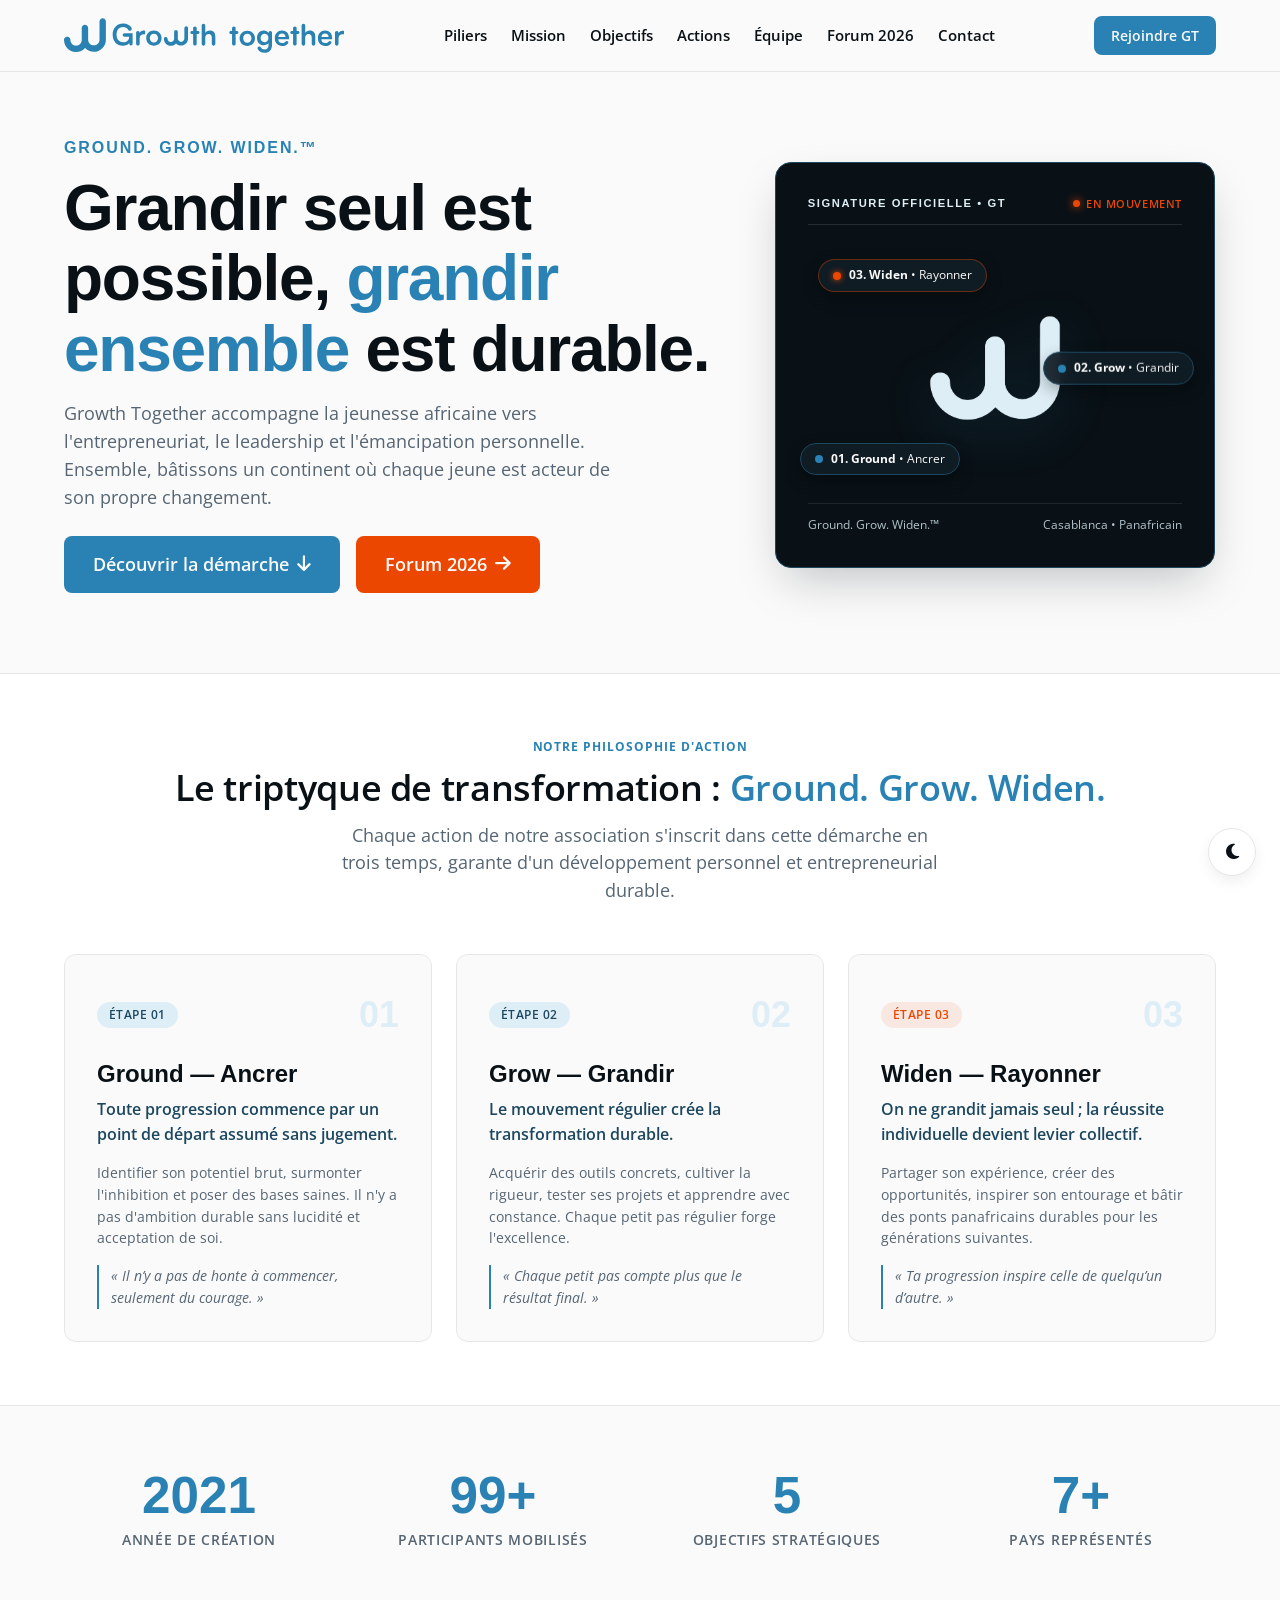
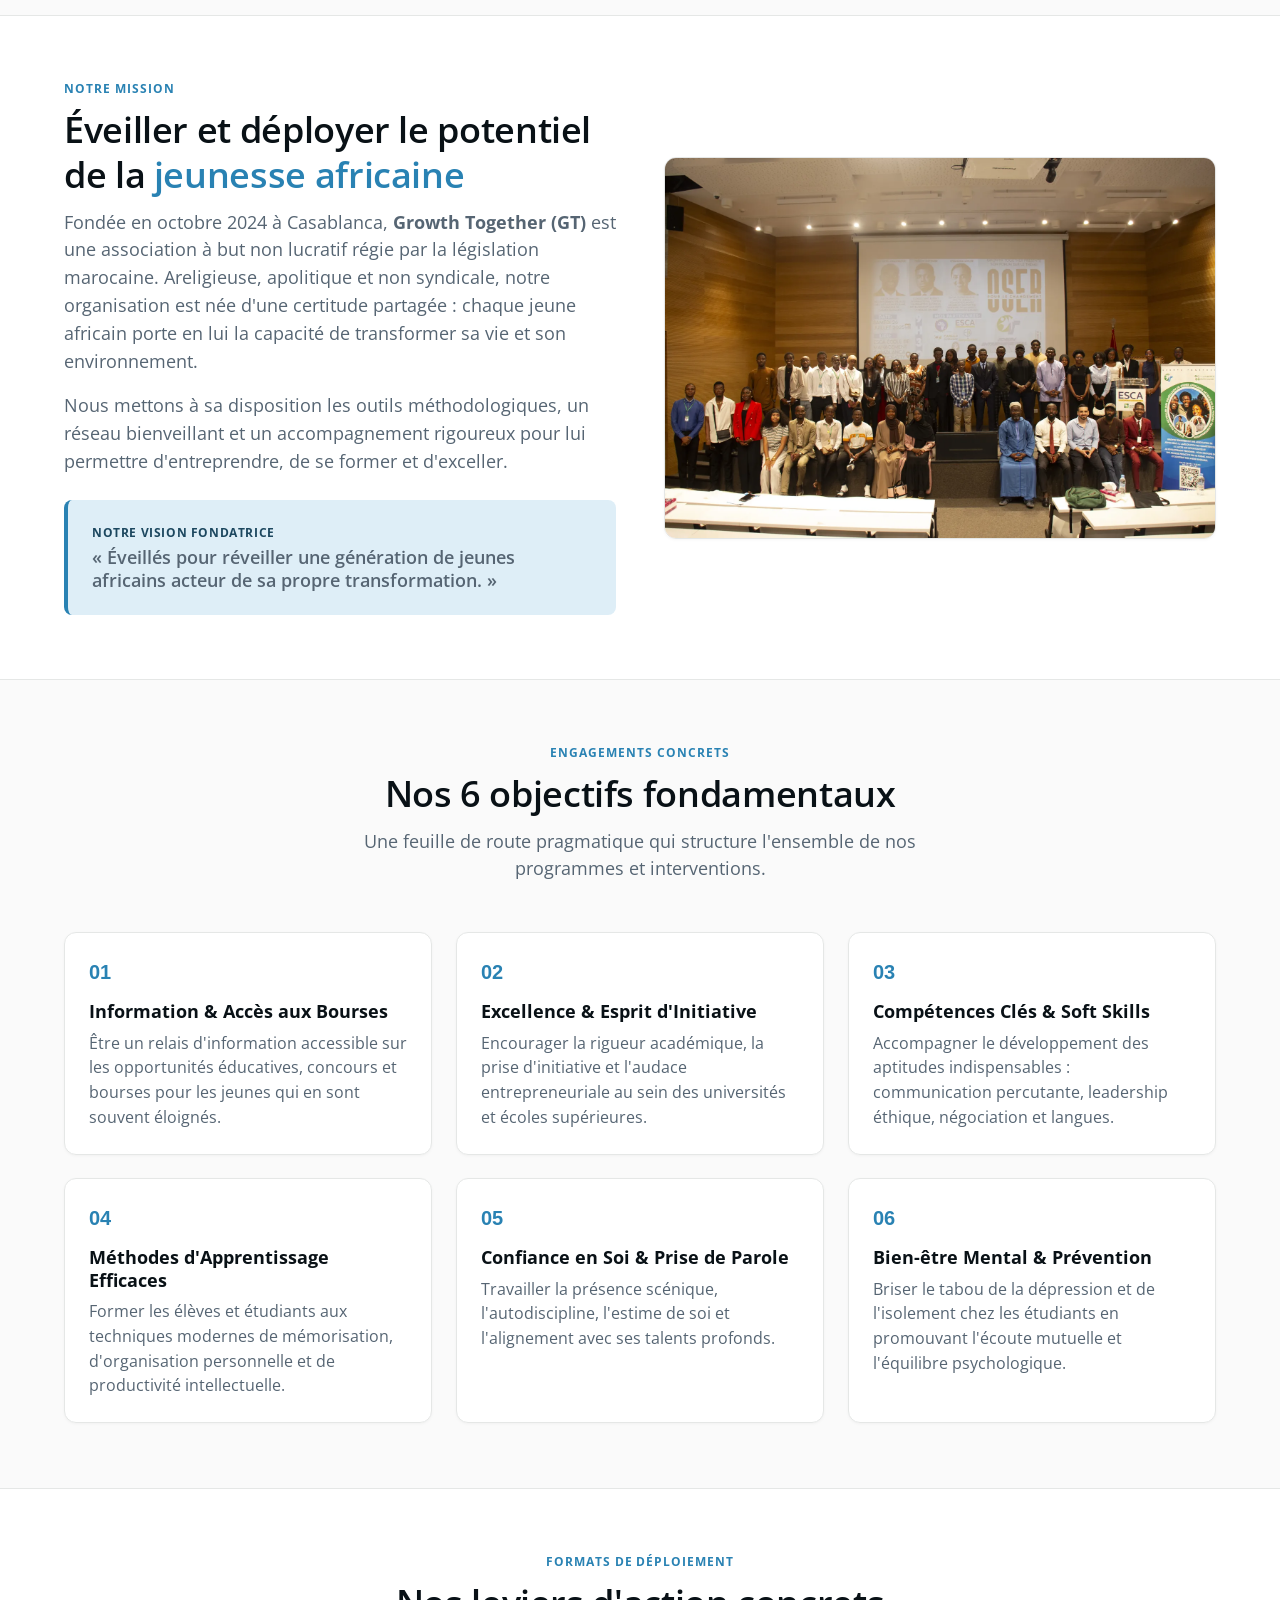
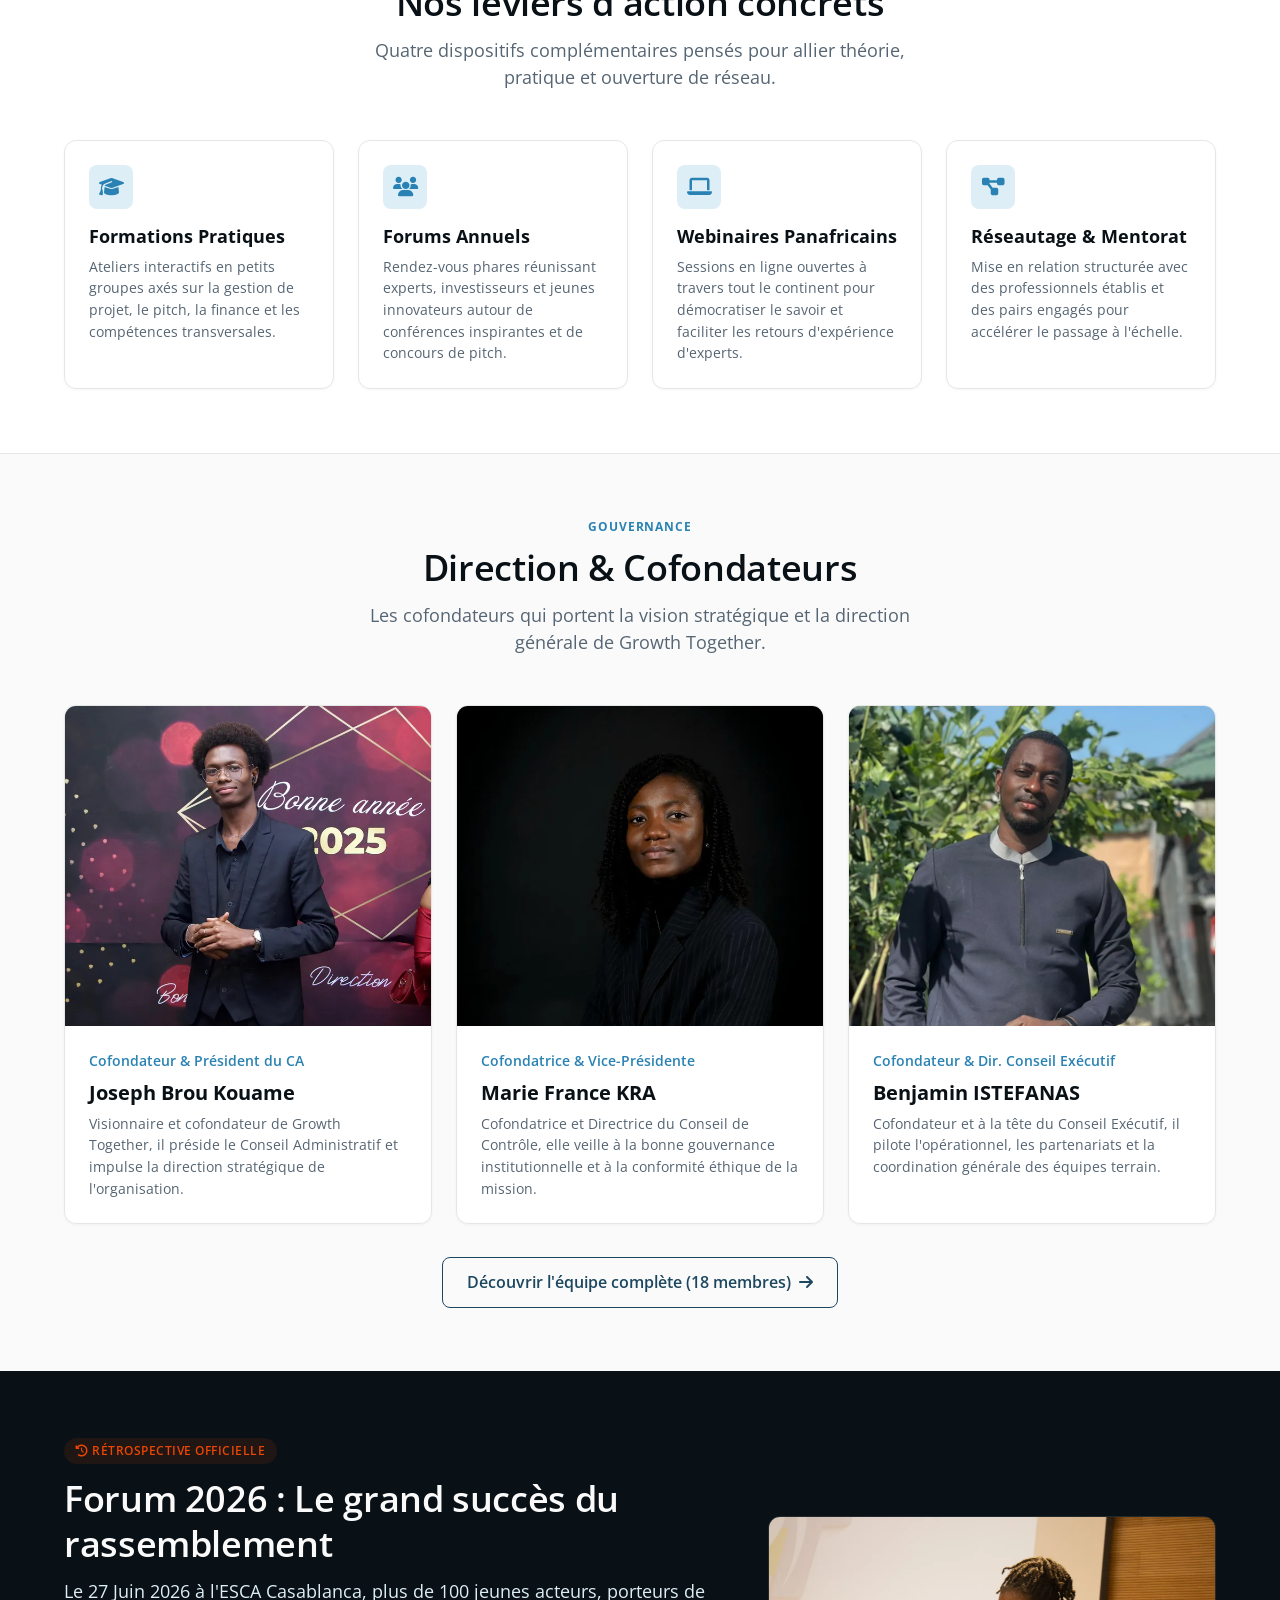
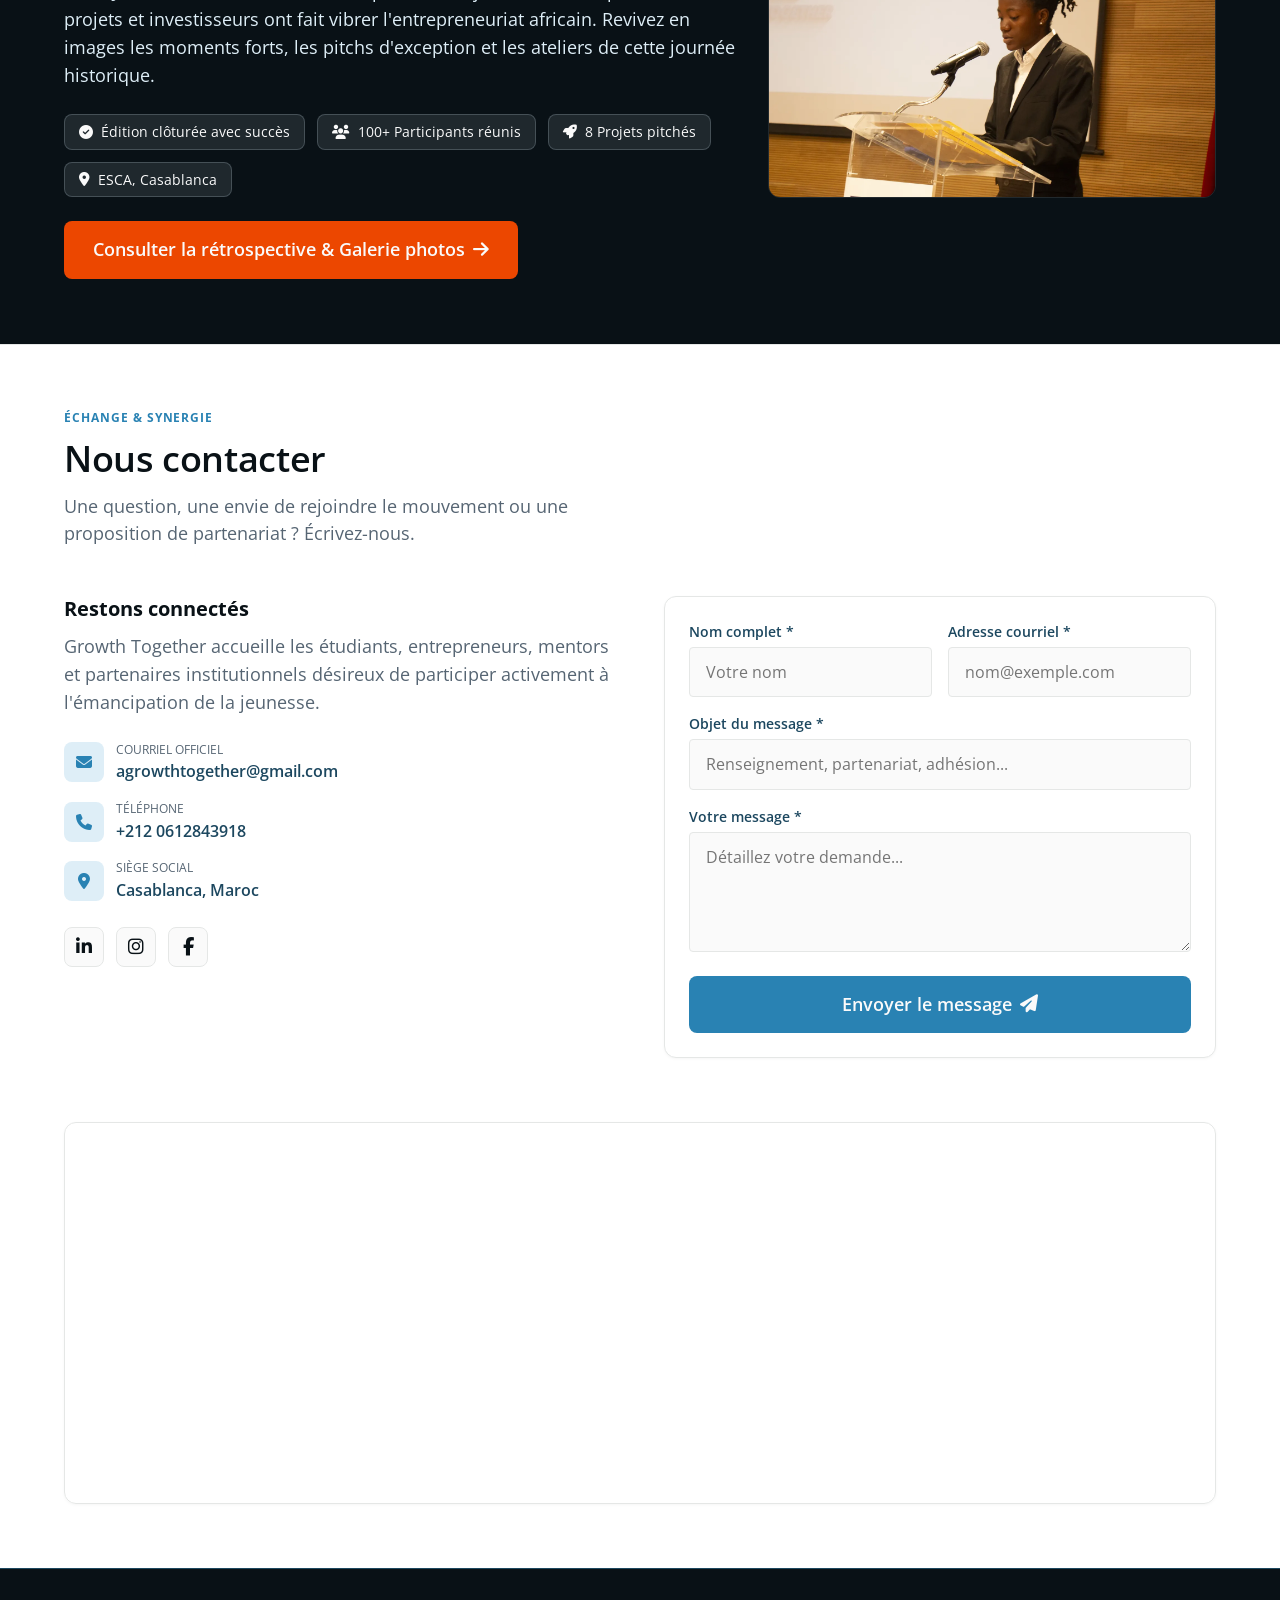
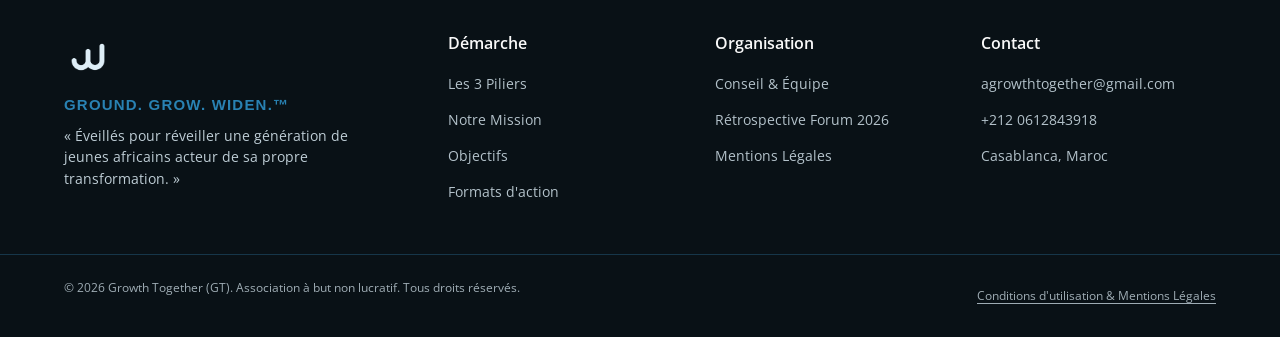
==== commit 831252c9: "Corrections mobile, photos optimisées et aperçus de partage - Mobile : le bouton « Rejoindre GT » pa" ====
--- a/index.html
+++ b/index.html
@@ -2,12 +2,25 @@
 <html lang="fr" data-theme="light">
 <head>
   <meta charset="UTF-8">
+  <script>document.documentElement.classList.add('js');</script>
   <meta name="viewport" content="width=device-width, initial-scale=1.0">
   <title>Growth Together (GT) | Ground. Grow. Widen.</title>
   <meta name="description" content="Growth Together – Association à but non lucratif dédiée à l'éveil et l'accompagnement de la jeunesse africaine vers l'entrepreneuriat, l'excellence et la transformation personnelle.">
+  <!-- Aperçu des liens partagés (WhatsApp, LinkedIn, Facebook…).
+       Une fois le domaine connu, remplacer og:image par une URL absolue (https://…/assets/og-image.jpg). -->
+  <meta property="og:type" content="website">
+  <meta property="og:site_name" content="Growth Together">
+  <meta property="og:locale" content="fr_FR">
+  <meta property="og:title" content="Growth Together (GT) | Ground. Grow. Widen.">
+  <meta property="og:description" content="Growth Together – Association à but non lucratif dédiée à l'éveil et l'accompagnement de la jeunesse africaine vers l'entrepreneuriat, l'excellence et la transformation personnelle.">
+  <meta property="og:image" content="assets/og-image.jpg">
+  <meta property="og:image:width" content="1200">
+  <meta property="og:image:height" content="630">
+  <meta name="twitter:card" content="summary_large_image">
   
   <!-- Favicon -->
-  <link rel="icon" type="image/png" href="assets/logo.png">
+  <link rel="icon" type="image/png" sizes="32x32" href="assets/favicon-32.png">
+  <link rel="apple-touch-icon" href="assets/apple-touch-icon.png">
 
   <!-- Polices Officielles du Design System : Satoshi & Open Sans -->
   <link rel="preconnect" href="https://api.fontshare.com">
@@ -52,6 +65,7 @@
           <a href="pages/membres-ag.html" class="nav-link">Équipe</a>
           <a href="forum/index.html" class="nav-link">Forum 2026</a>
           <a href="#contact" class="nav-link">Contact</a>
+          <a href="#contact" class="btn btn-primary nav-menu-cta">Rejoindre GT</a>
         </div>
 
         <div class="nav-actions">
@@ -225,7 +239,7 @@
           </div>
 
           <div class="mission-visual reveal reveal-delay-2">
-            <img src="assets/photos/forum/IMG_0652.jpg" 
+            <img src="assets/photos/forum/IMG_0652.webp" 
                  alt="Participants et intervenants réunis lors du Forum Growth Together à l'ESCA Casablanca" 
                  loading="lazy" width="600" height="380">
           </div>
@@ -346,7 +360,7 @@
           <!-- Joseph Brou Kouame -->
           <article class="gt-card founder-card reveal">
             <div class="founder-img-wrapper">
-              <img src="assets/photos/equipe/Joseph_BROU KOUAME.jpeg" 
+              <img src="assets/photos/equipe/Joseph_BROU KOUAME.webp" 
                    style="object-position: 35% 20%;"
                    alt="Portrait de Joseph Brou Kouame, Président du Conseil Administratif" 
                    loading="lazy">
@@ -361,7 +375,7 @@
           <!-- Marie France KRA -->
           <article class="gt-card founder-card reveal reveal-delay-1">
             <div class="founder-img-wrapper">
-              <img src="assets/photos/equipe/Marie-France_KRA.jpeg" 
+              <img src="assets/photos/equipe/Marie-France_KRA.webp" 
                    style="object-position: center 20%;"
                    alt="Portrait de Marie France KRA, Vice-Présidente et Directrice du Conseil de Contrôle" 
                    loading="lazy">
@@ -376,7 +390,7 @@
           <!-- Benjamin ISTEFANAS -->
           <article class="gt-card founder-card reveal reveal-delay-2">
             <div class="founder-img-wrapper">
-              <img src="assets/photos/equipe/Benjamin_ISTEFANAS.jpeg" 
+              <img src="assets/photos/equipe/Benjamin_ISTEFANAS.webp" 
                    style="object-position: center 15%;"
                    alt="Portrait de Benjamin ISTEFANAS, Directeur du Conseil Exécutif" 
                    loading="lazy">
@@ -423,7 +437,7 @@
           </div>
 
           <div class="forum-highlight-image">
-            <img src="assets/photos/forum/IMG_0259.jpg" 
+            <img src="assets/photos/forum/IMG_0259.webp" 
                  alt="Amphithéâtre comble de l'ESCA lors du Forum Growth Together 2026" 
                  loading="lazy" width="500" height="280">
           </div>
--- a/css/style.css
+++ b/css/style.css
@@ -416,10 +416,25 @@
   transform: scale(1.02);
 }
 
+/* Bouton d'appel à l'action placé dans le menu déroulant (mobile uniquement) */
+.nav-menu-cta {
+  display: none;
+}
+
 @media (max-width: 768px) {
   .nav-logo-svg {
     height: 32px;
     max-width: 220px;
+  }
+
+  /* L'en-tête ne garde que le logo et le menu ; le bouton passe dans le menu */
+  .nav-actions .btn {
+    display: none;
+  }
+
+  .nav-menu .nav-menu-cta {
+    display: inline-flex;
+    margin-top: var(--gt-space-2);
   }
 }
 
@@ -738,6 +753,12 @@
 .reveal.is-visible {
   opacity: 1;
   transform: translateY(0);
+}
+
+/* Sans JavaScript, le contenu reste visible */
+html:not(.js) .reveal {
+  opacity: 1;
+  transform: none;
 }
 
 .reveal-delay-1 { transition-delay: 100ms; }
@@ -1507,3 +1528,50 @@
   gap: var(--gt-space-4, 1rem);
   flex-wrap: wrap;
 }
+
+/* ==========================================================================
+   CORRECTIFS MOBILE (placés en fin de fichier pour primer sur les règles de base)
+   ========================================================================== */
+
+/* Une colonne de grille ne doit jamais s'élargir au-delà de l'écran */
+@media (max-width: 1024px) {
+  .hero-grid,
+  .mission-grid,
+  .forum-highlight-card,
+  .contact-grid {
+    grid-template-columns: minmax(0, 1fr);
+  }
+
+  .hero-grid > *,
+  .mission-grid > *,
+  .forum-highlight-card > *,
+  .contact-grid > * {
+    min-width: 0;
+  }
+}
+
+@media (max-width: 640px) {
+  /* Les boutons longs passent à la ligne au lieu d'élargir la page */
+  .btn {
+    white-space: normal;
+    text-align: center;
+    max-width: 100%;
+  }
+
+  .display-title {
+    font-size: clamp(2.25rem, 10vw, 3rem);
+    overflow-wrap: break-word;
+    hyphens: auto;
+  }
+}
+
+@media (max-width: 360px) {
+  .stats-grid {
+    gap: var(--gt-space-2);
+  }
+
+  .stat-item {
+    padding: var(--gt-space-2);
+    min-width: 0;
+  }
+}
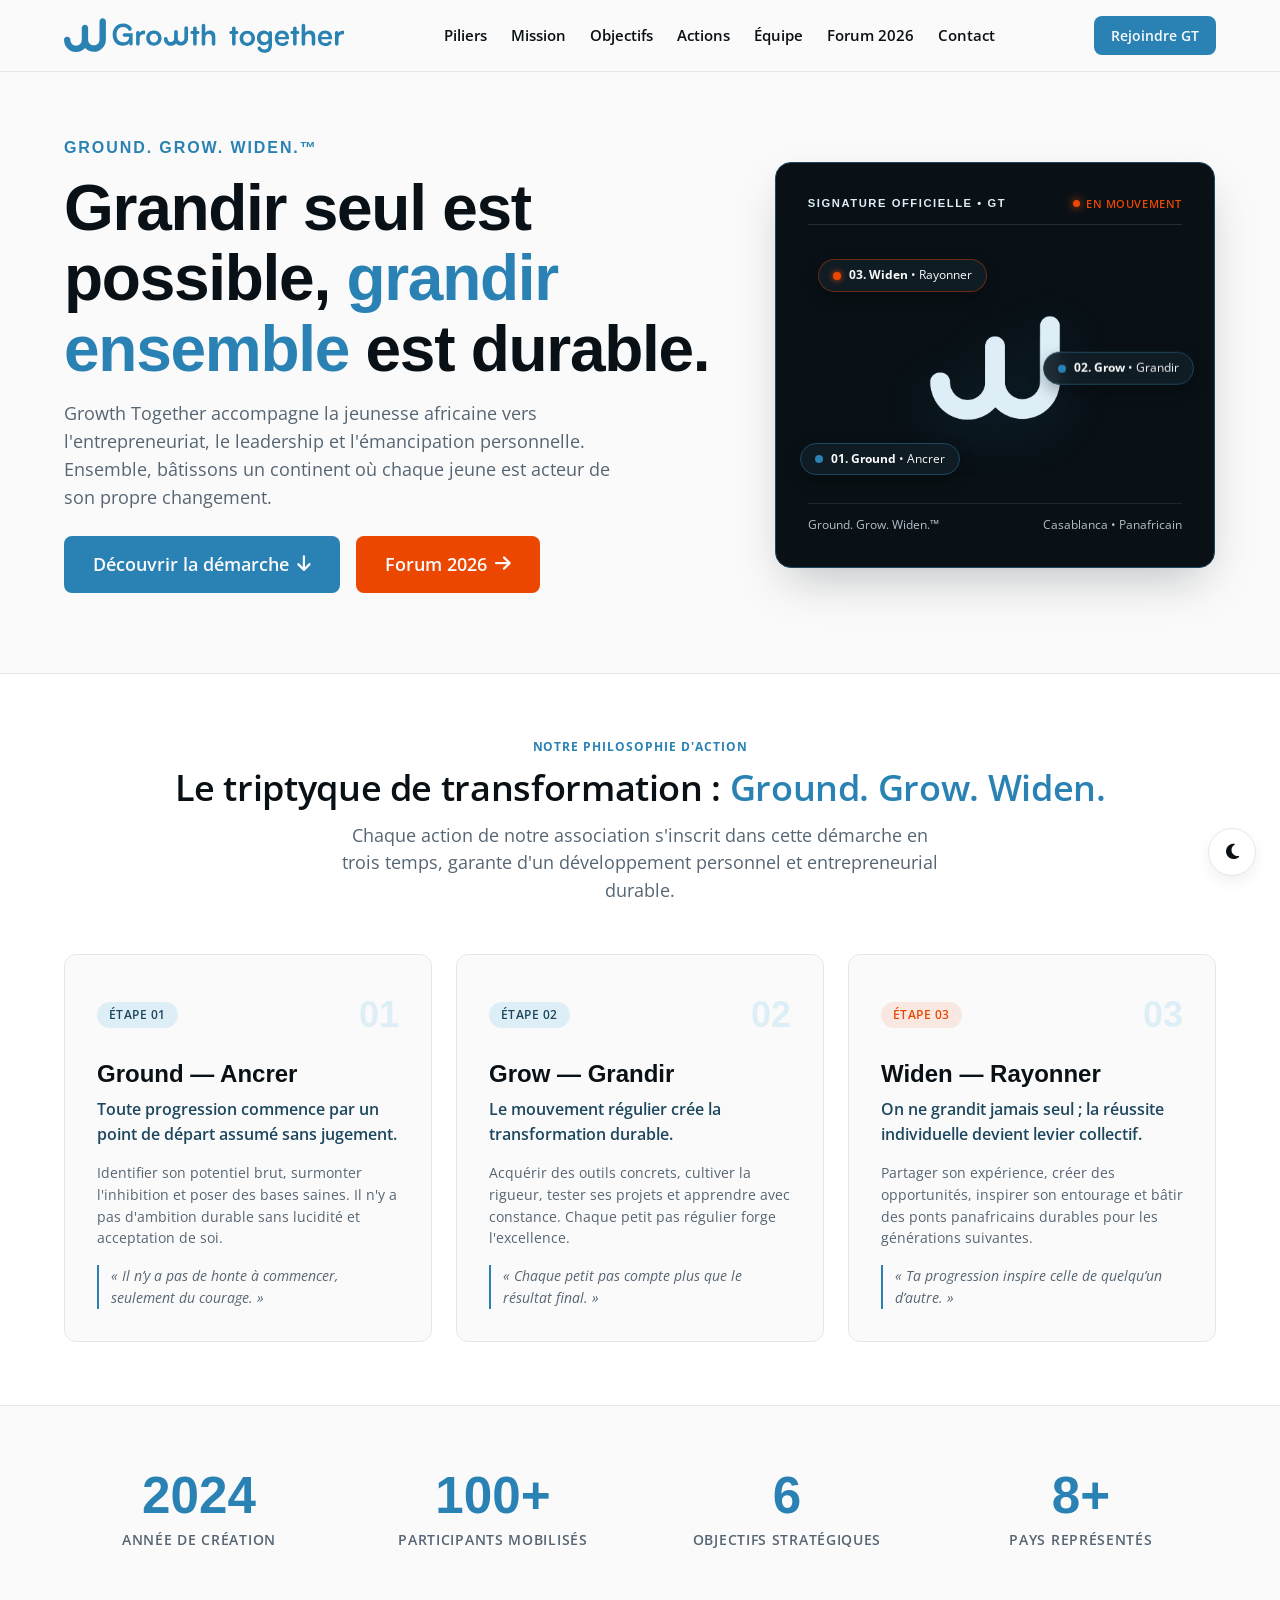
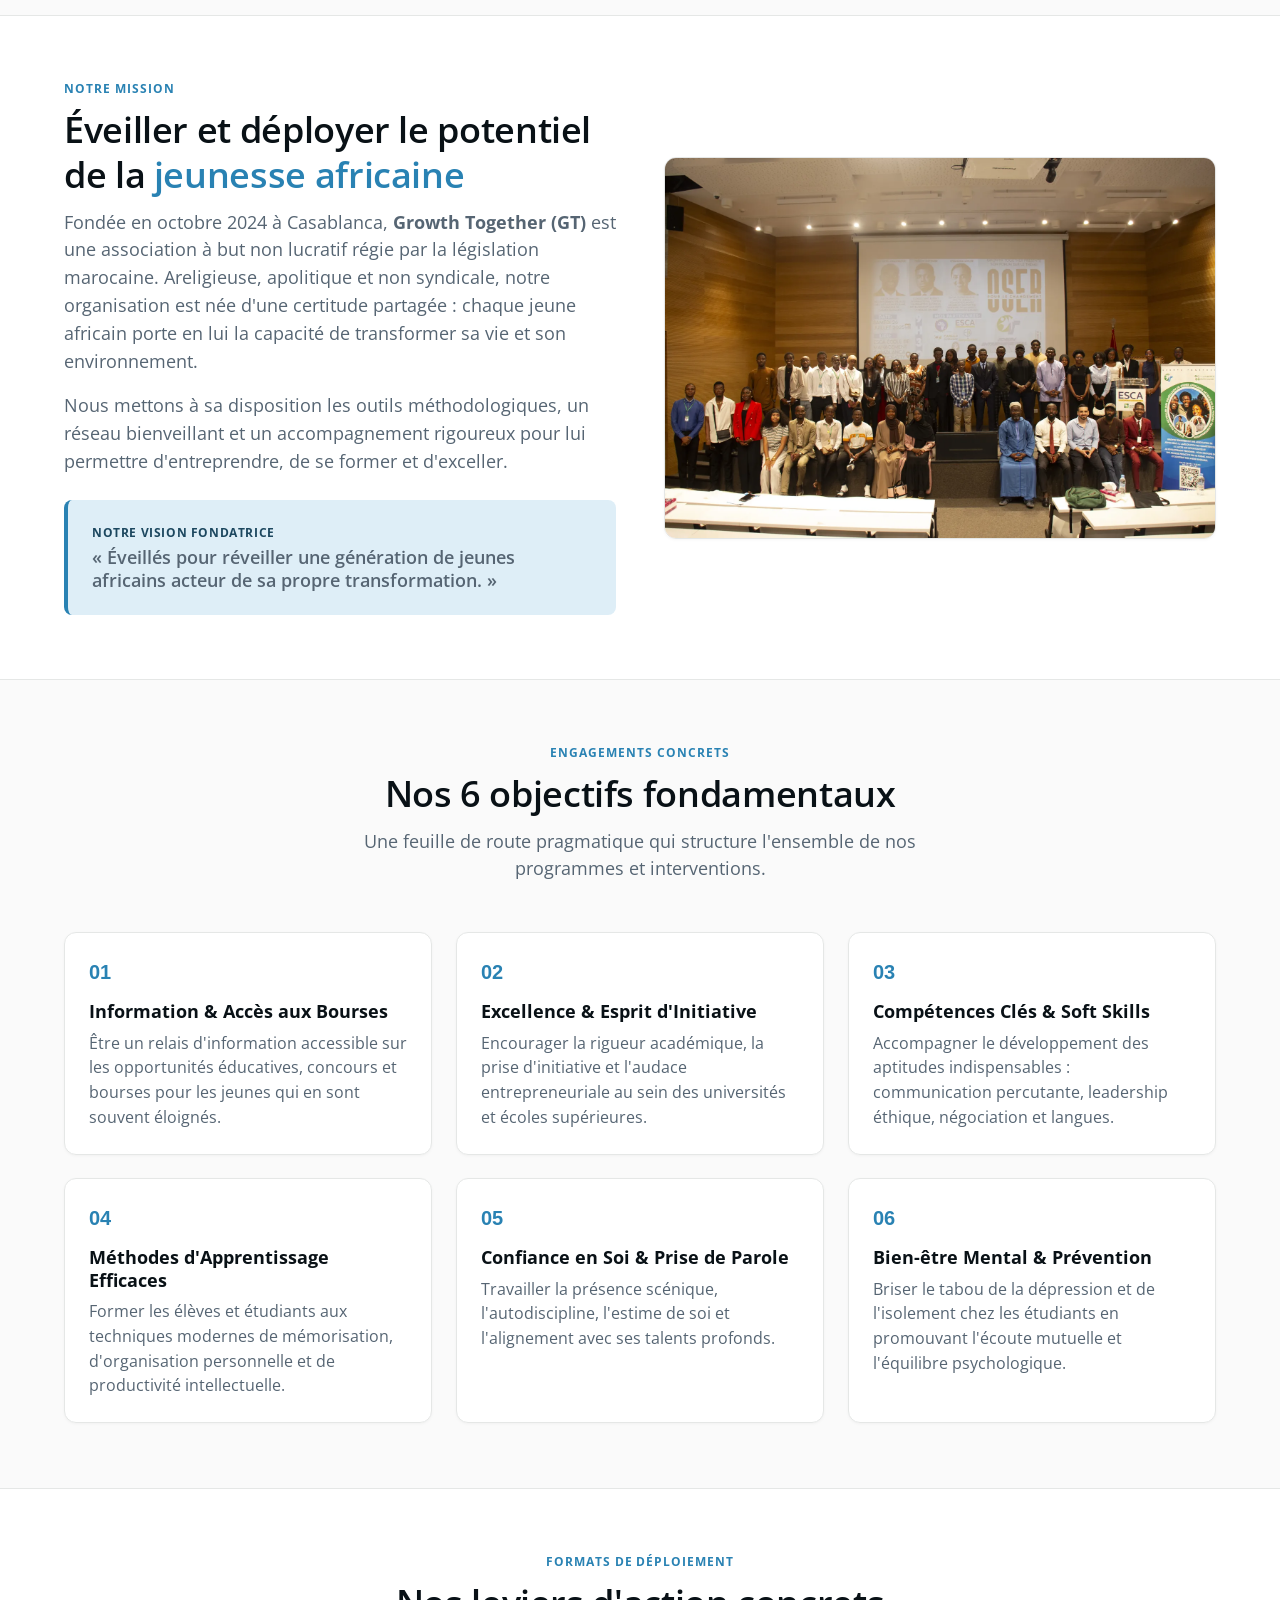
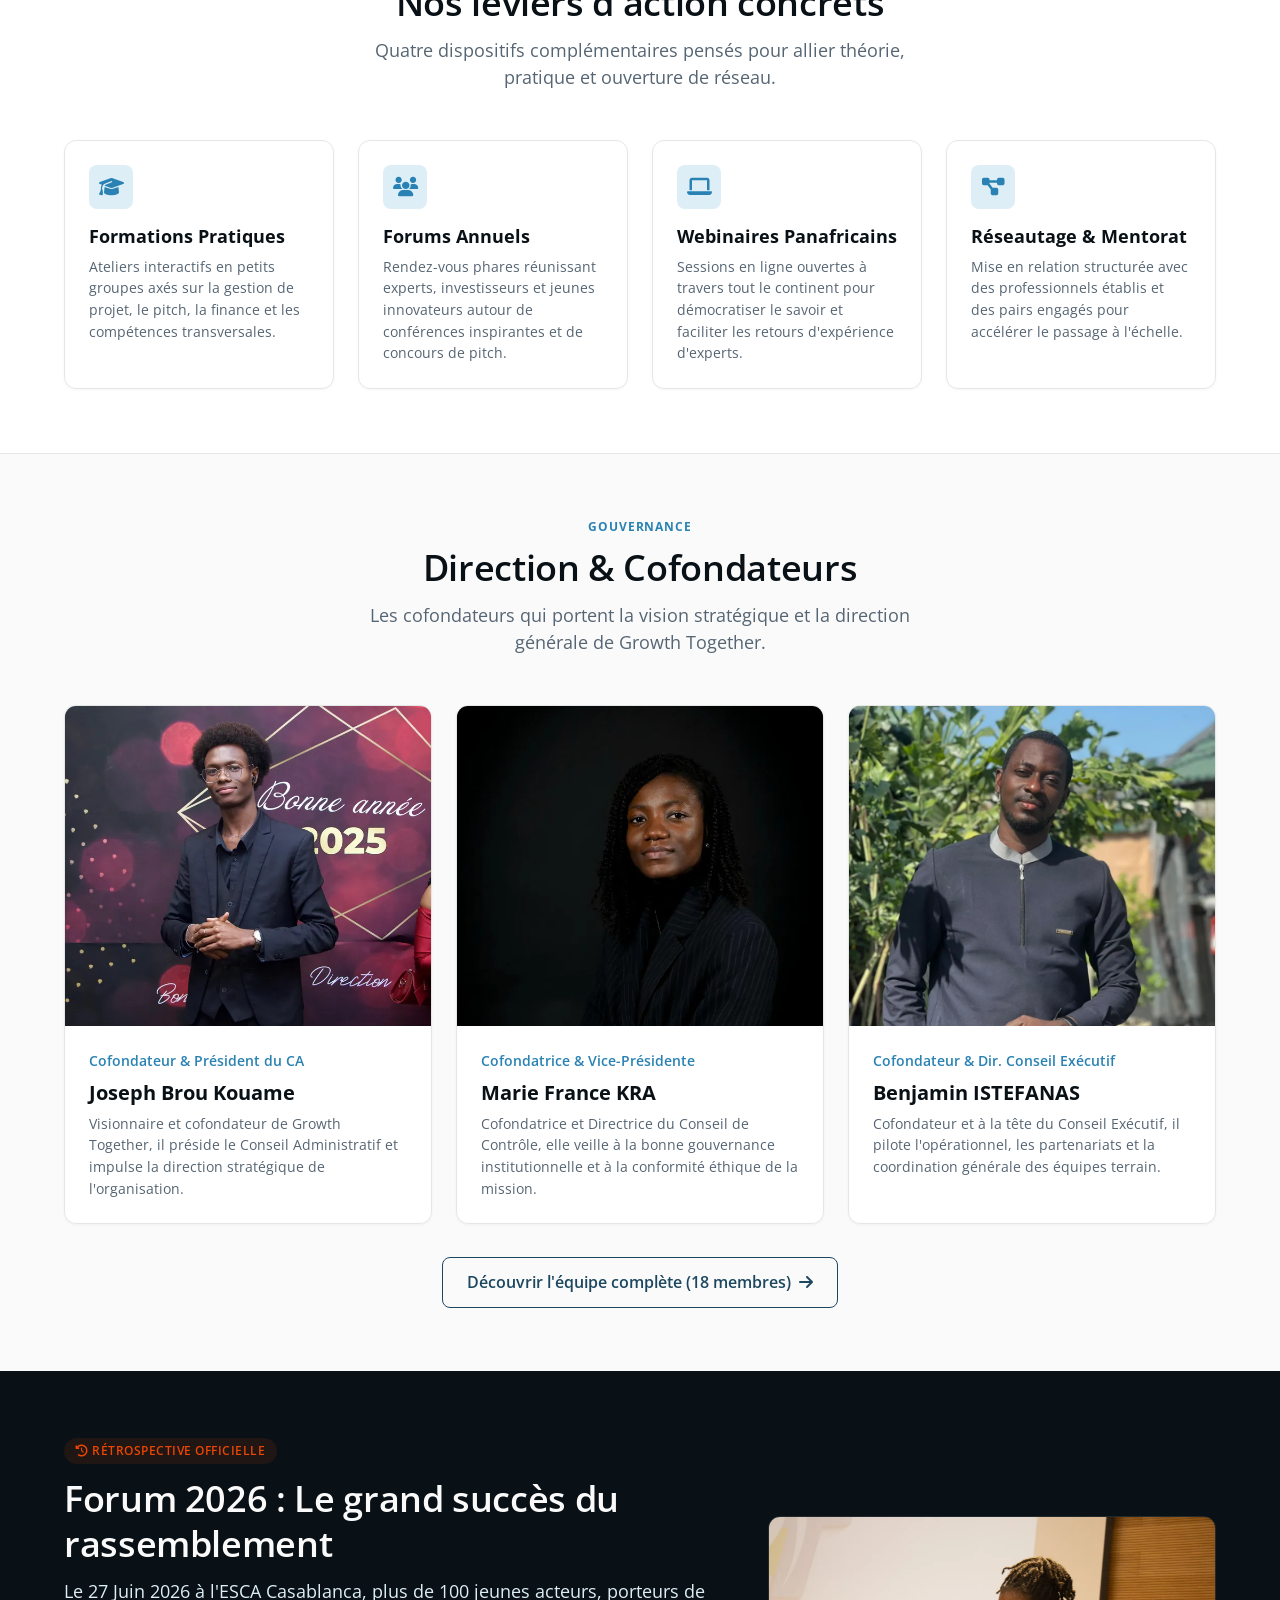
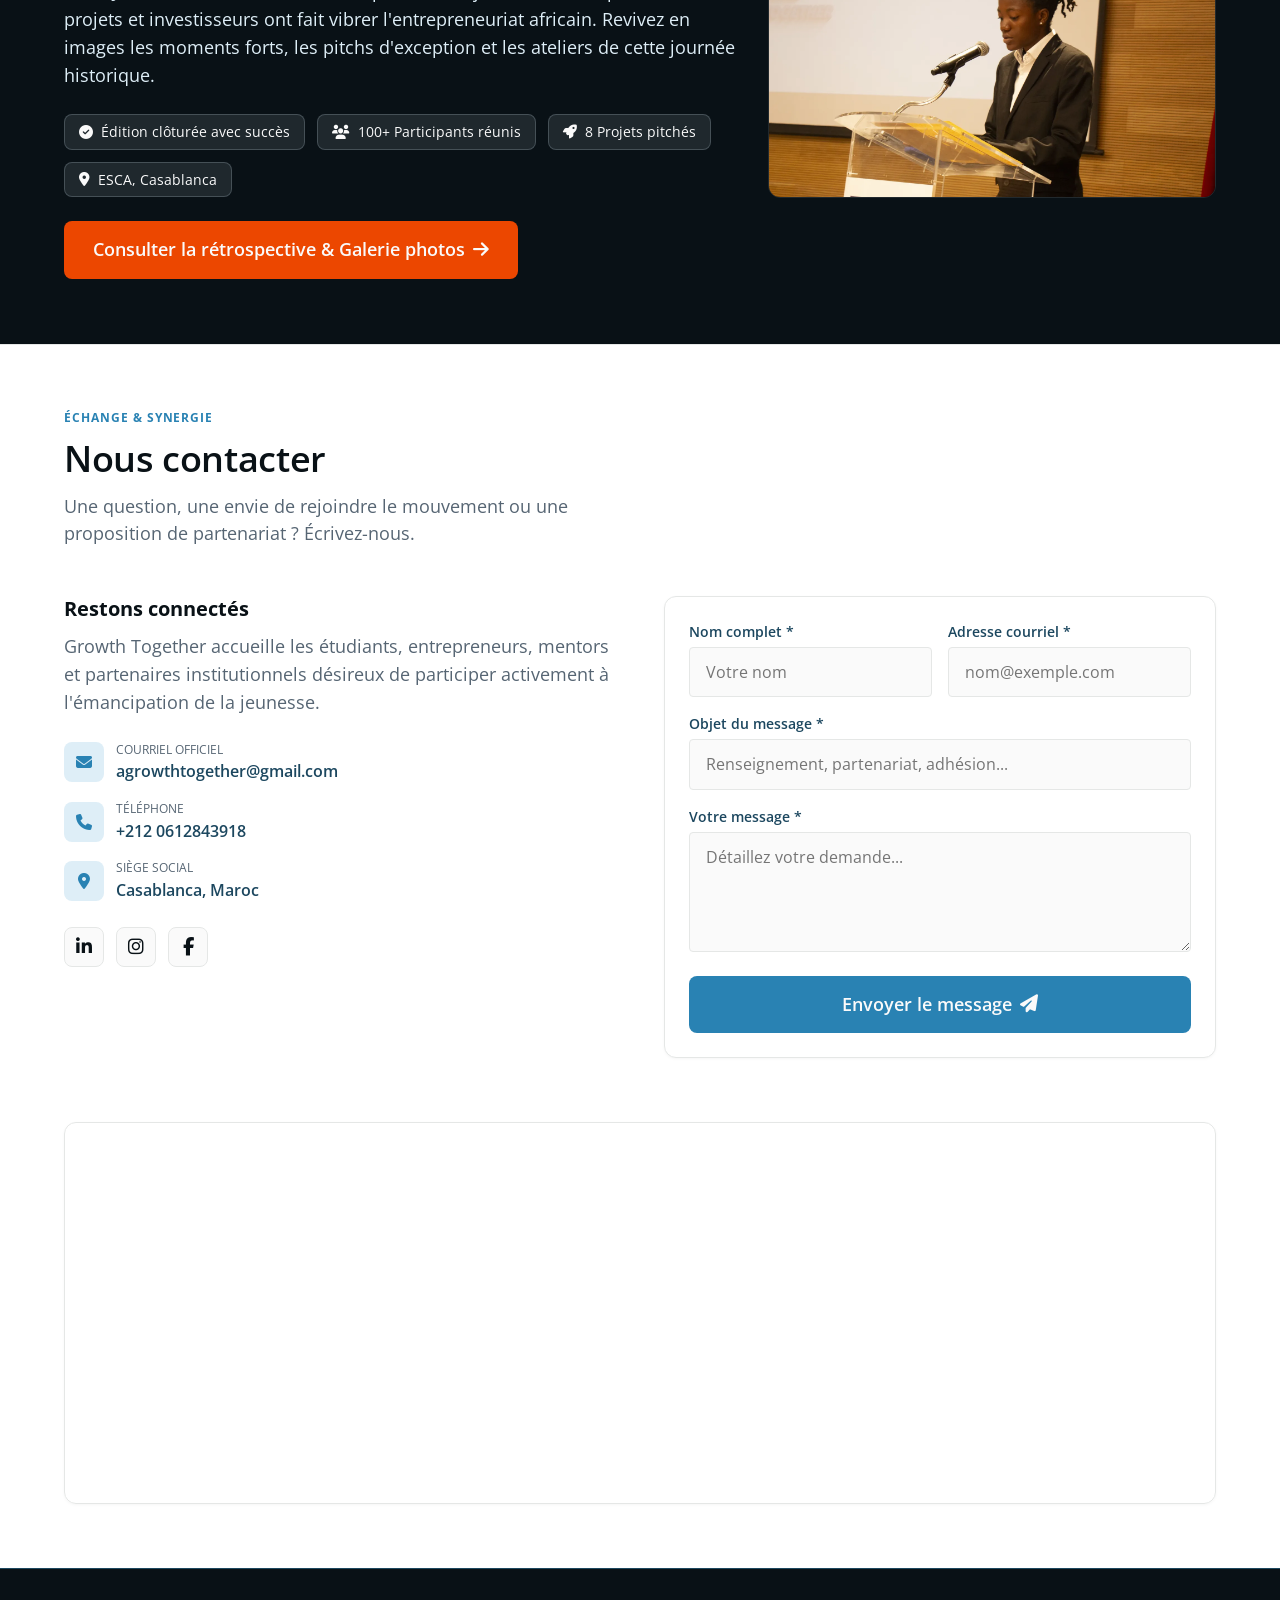
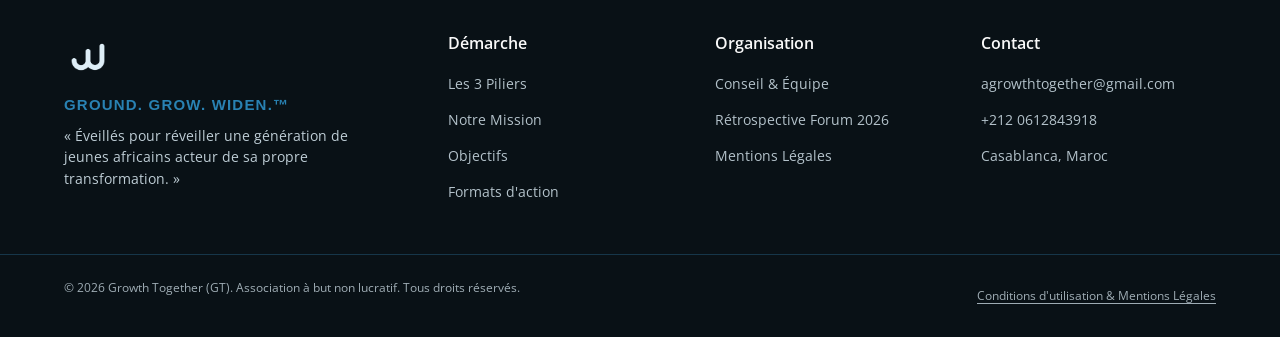
==== commit 50c200a2: "Forum : menu réparé, section Lieu restaurée, galerie équilibrée - Menu du forum : libellés raccourci" ====
--- a/index.html
+++ b/index.html
@@ -197,19 +197,19 @@
       <div class="container">
         <div class="stats-grid">
           <div class="stat-item reveal">
-            <div class="stat-number counter-animated" data-target="2024">0</div>
+            <div class="stat-number counter-animated" data-target="2024">2024</div>
             <div class="stat-label">Année de création</div>
           </div>
           <div class="stat-item reveal reveal-delay-1">
-            <div class="stat-number counter-animated" data-target="100" data-suffix="+">0</div>
+            <div class="stat-number counter-animated" data-target="100" data-suffix="+">100+</div>
             <div class="stat-label">Participants mobilisés</div>
           </div>
           <div class="stat-item reveal reveal-delay-2">
-            <div class="stat-number counter-animated" data-target="6">0</div>
+            <div class="stat-number counter-animated" data-target="6">6</div>
             <div class="stat-label">Objectifs stratégiques</div>
           </div>
           <div class="stat-item reveal reveal-delay-3">
-            <div class="stat-number counter-animated" data-target="8" data-suffix="+">0</div>
+            <div class="stat-number counter-animated" data-target="8" data-suffix="+">8+</div>
             <div class="stat-label">Pays représentés</div>
           </div>
         </div>
--- a/css/style.css
+++ b/css/style.css
@@ -1575,3 +1575,45 @@
     min-width: 0;
   }
 }
+
+/* Les liens du menu restent sur une seule ligne */
+.nav-link {
+  white-space: nowrap;
+}
+
+/* Menu déroulant dès 1100 px : 7 liens ne tiennent pas à côté du logo sur tablette */
+@media (max-width: 1100px) {
+  .nav-menu {
+    position: fixed;
+    top: var(--gt-header-height);
+    left: 0;
+    right: 0;
+    background-color: var(--gt-bg-surface);
+    border-bottom: 1px solid var(--gt-border-subtle);
+    padding: var(--gt-space-6);
+    flex-direction: column;
+    align-items: flex-start;
+    gap: var(--gt-space-4);
+    box-shadow: var(--gt-shadow-modal);
+    transform: translateY(-120%);
+    transition: transform var(--gt-duration-normal) var(--gt-ease-standard);
+    z-index: 998;
+  }
+
+  .nav-menu.is-open {
+    transform: translateY(0);
+  }
+
+  .hamburger {
+    display: flex;
+  }
+
+  .nav-actions .btn {
+    display: none;
+  }
+
+  .nav-menu .nav-menu-cta {
+    display: inline-flex;
+    margin-top: var(--gt-space-2);
+  }
+}
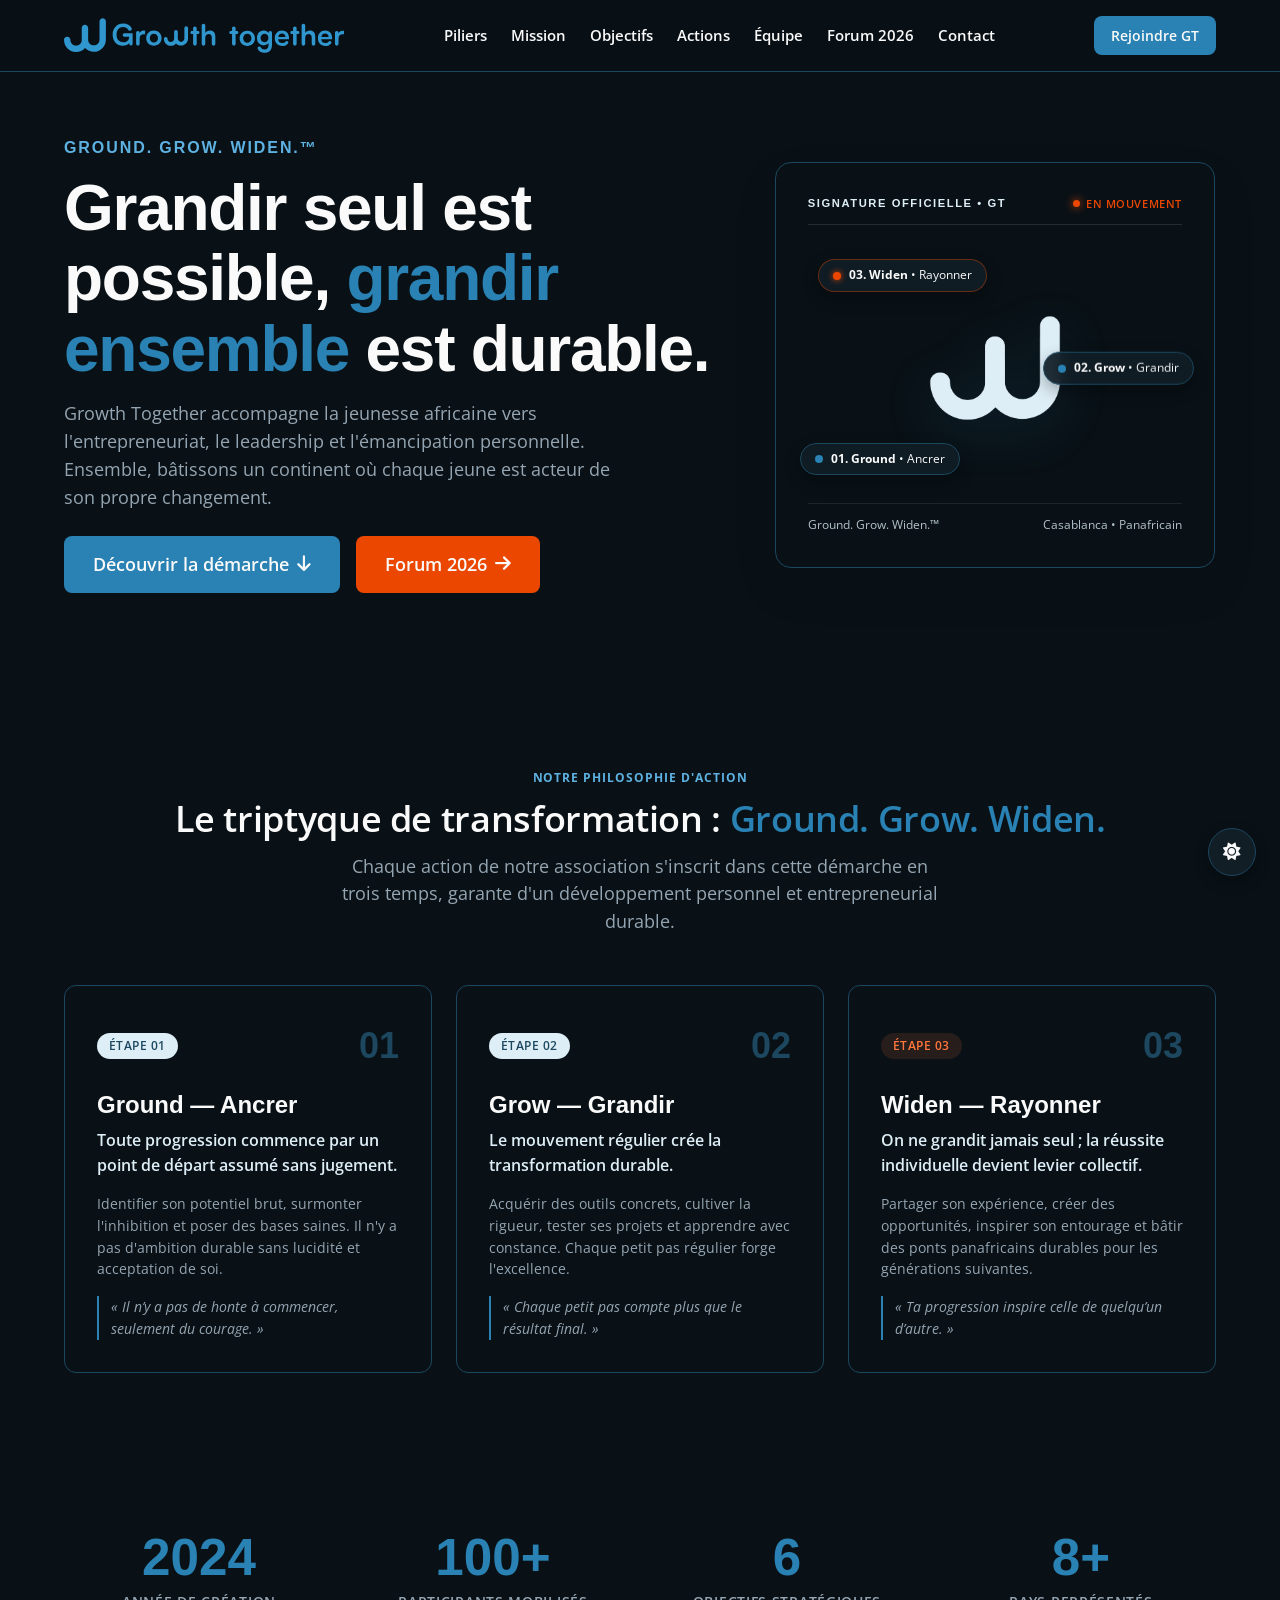
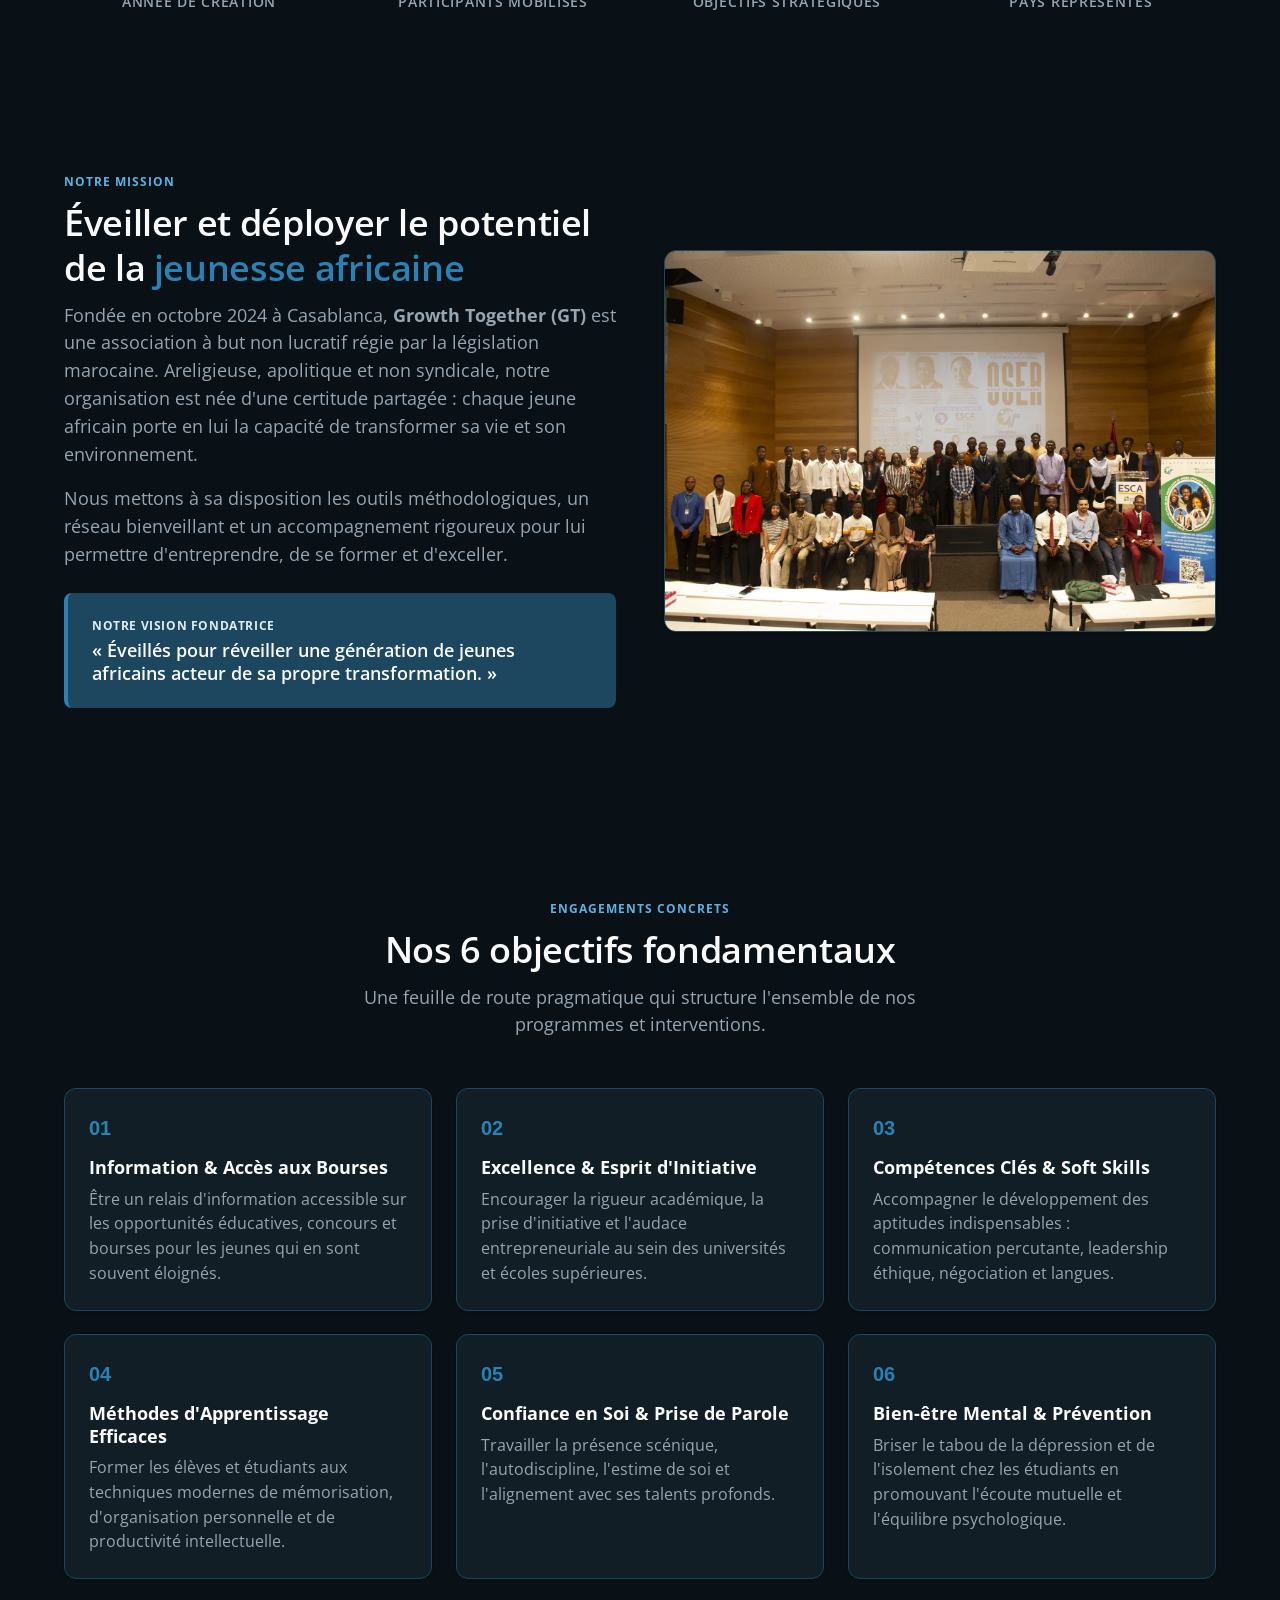
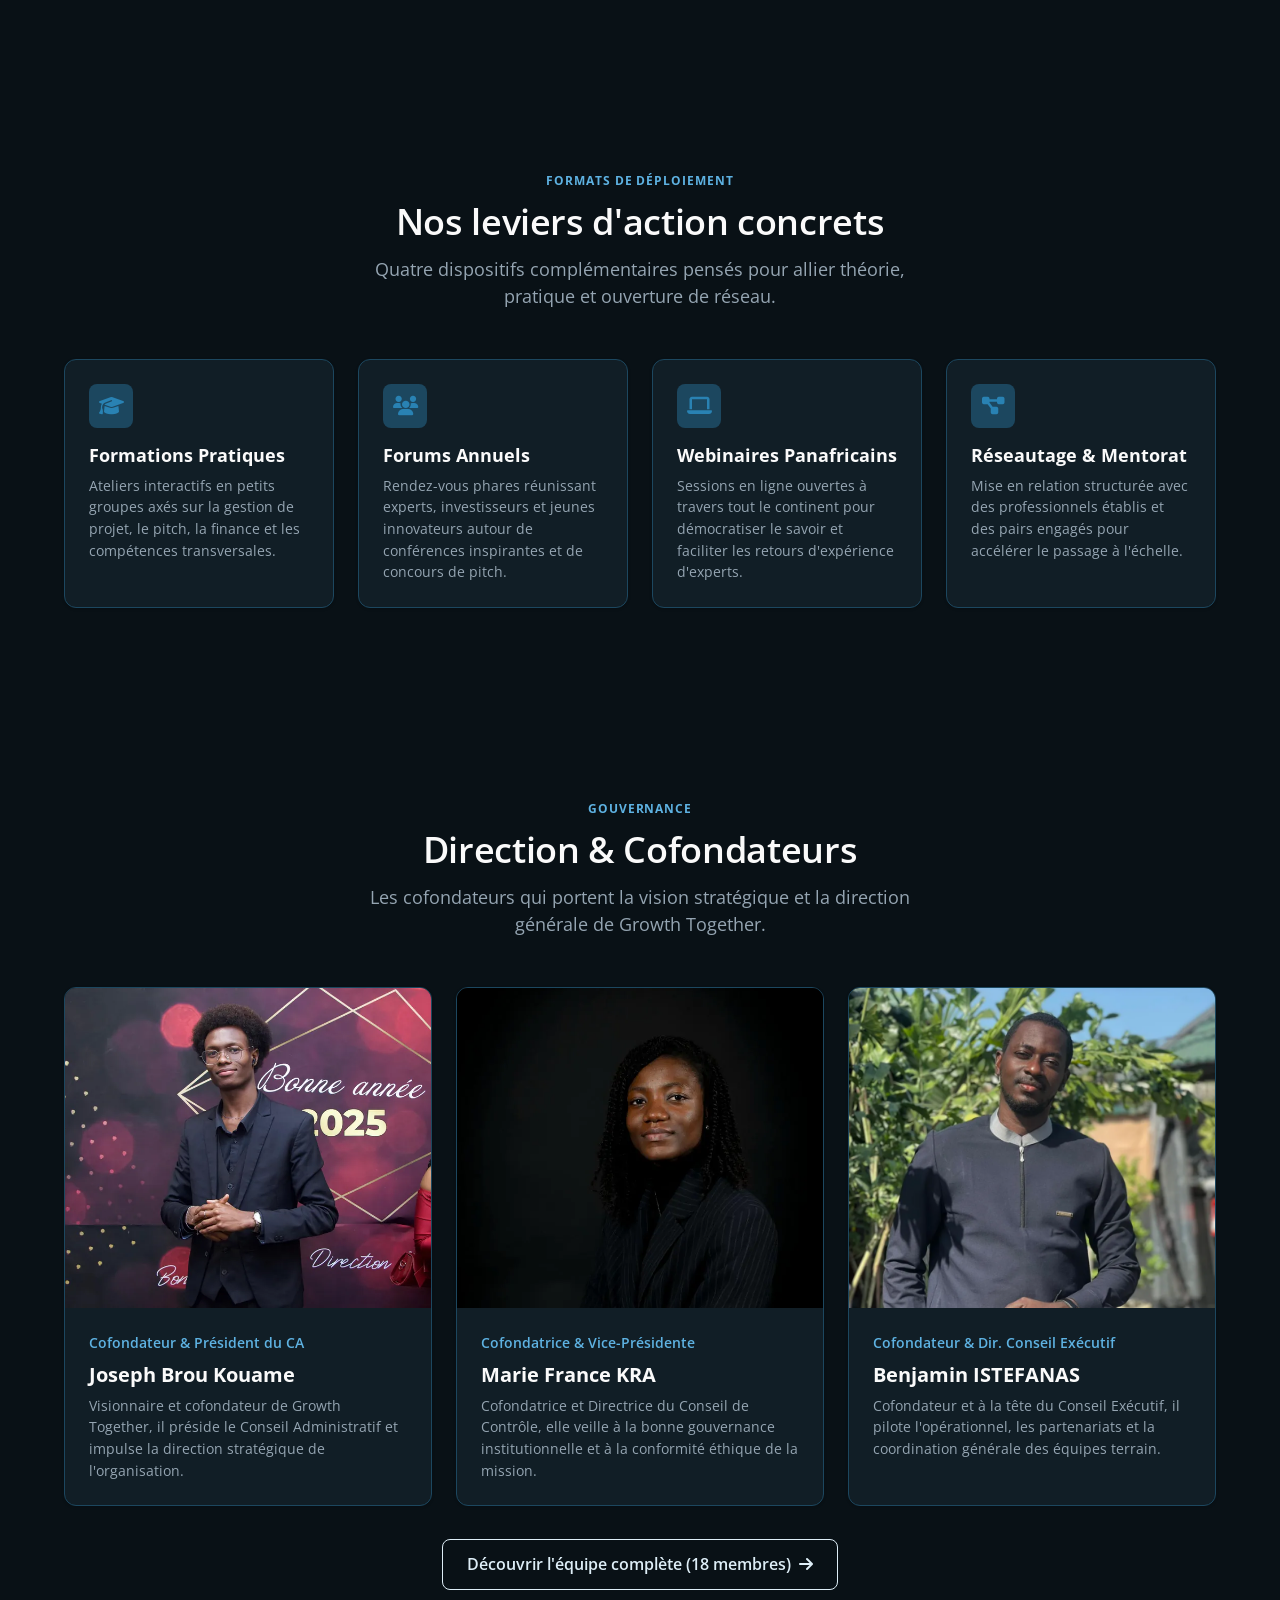
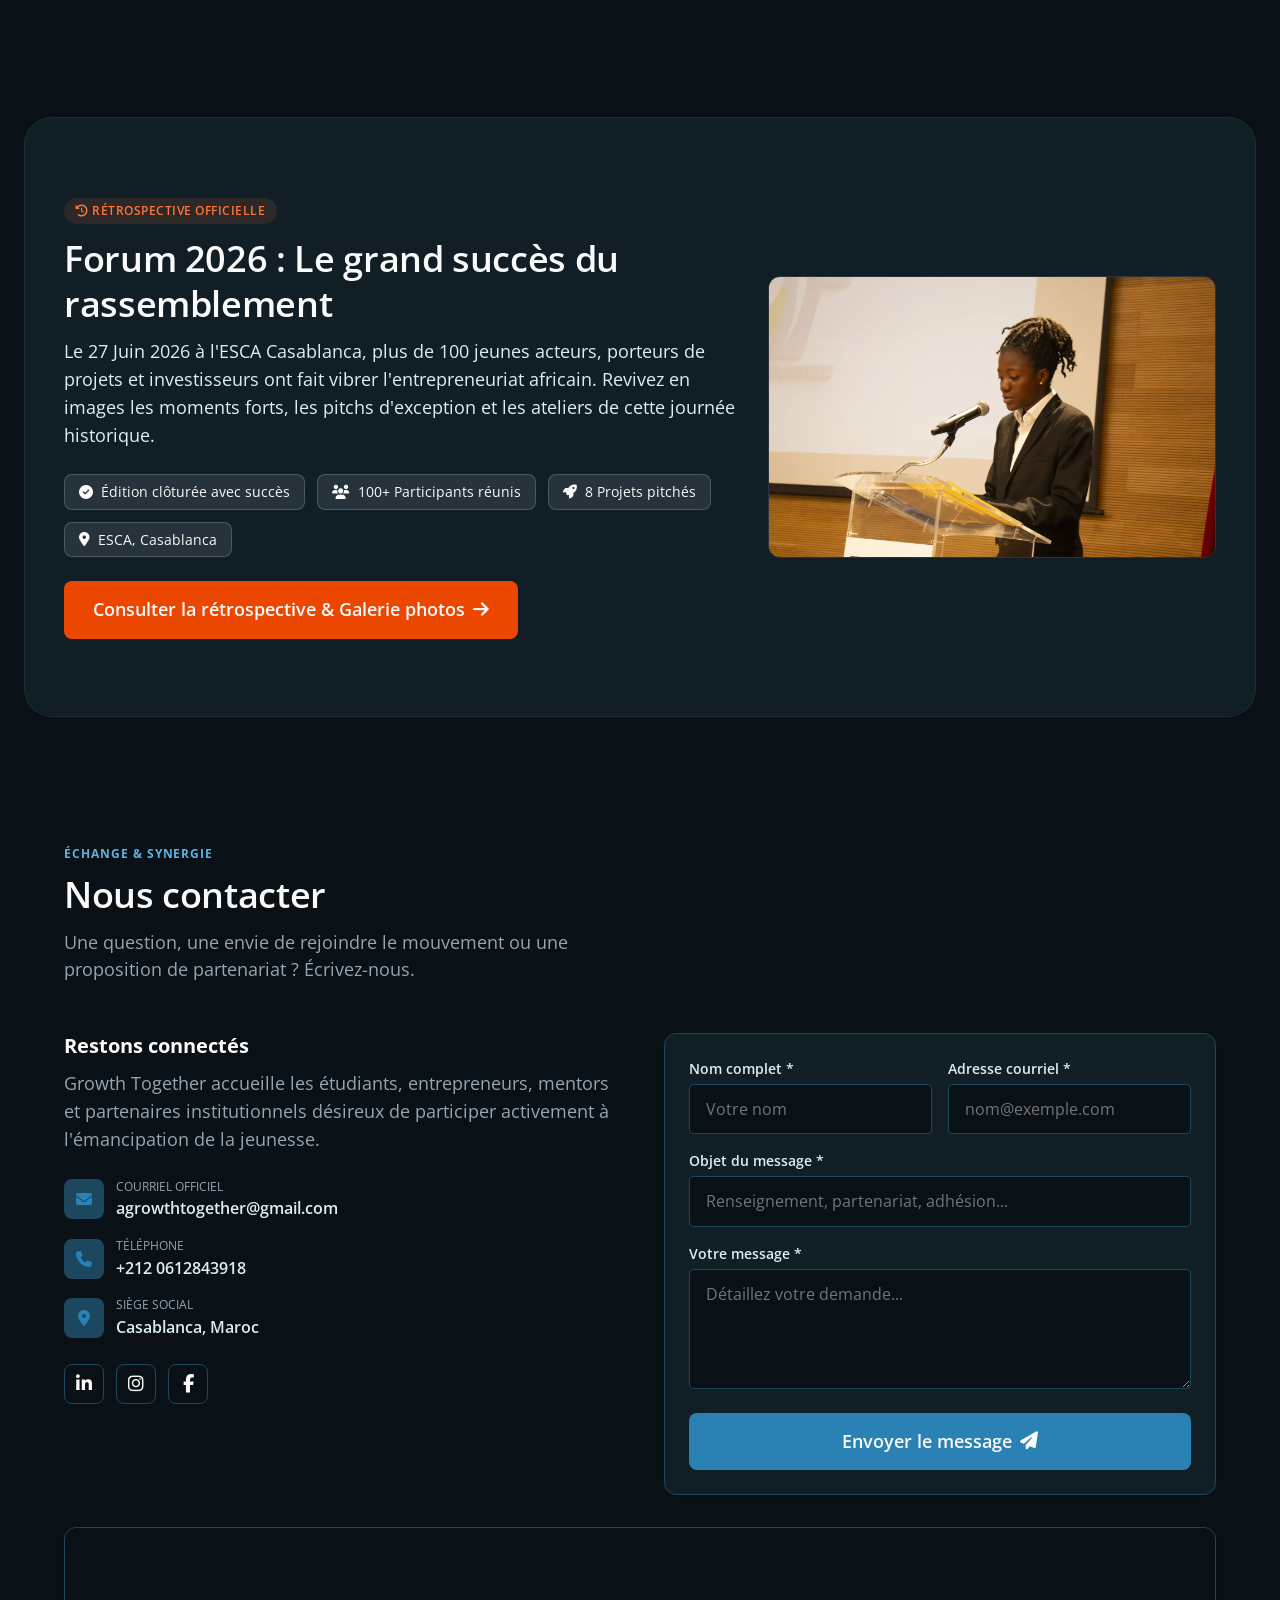
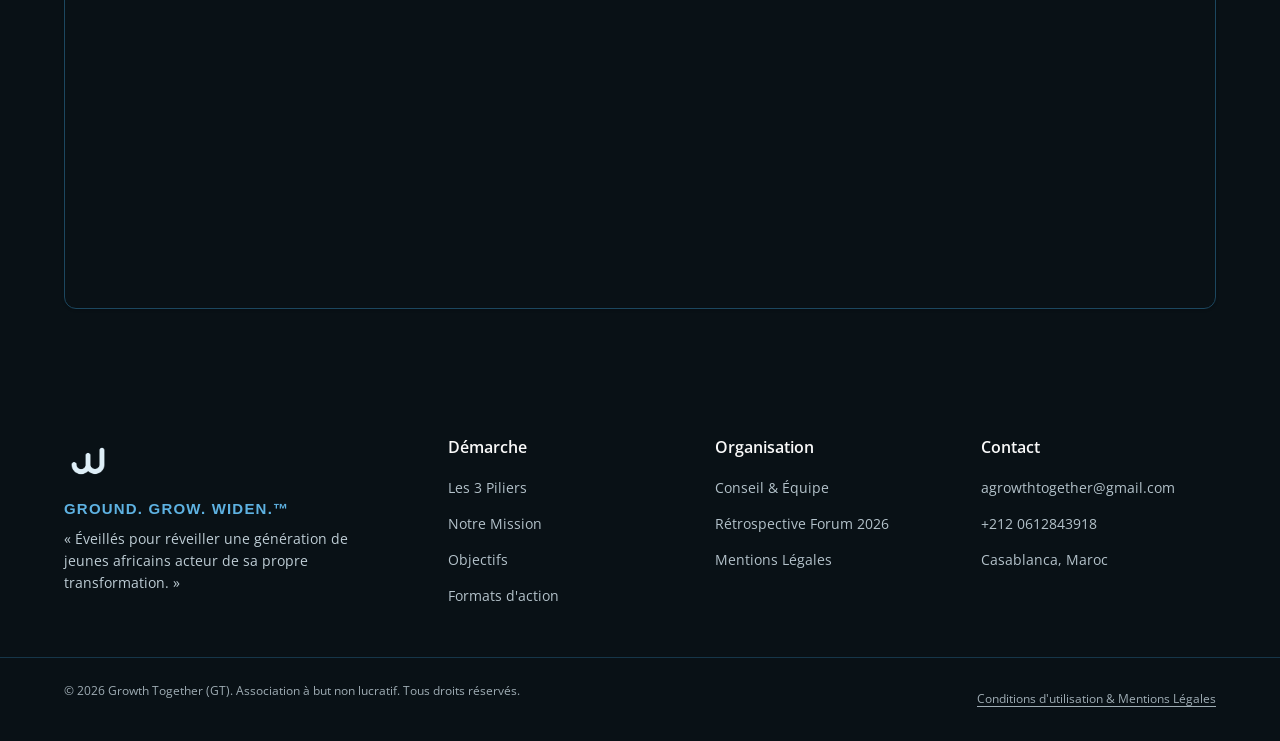
==== commit 83204590: "Mode sombre par défaut, mode clair au choix - Les pages s'ouvrent en sombre ; le bouton lune/soleil " ====
--- a/index.html
+++ b/index.html
@@ -1,8 +1,9 @@
 <!DOCTYPE html>
-<html lang="fr" data-theme="light">
+<html lang="fr" data-theme="dark">
 <head>
   <meta charset="UTF-8">
-  <script>document.documentElement.classList.add('js');</script>
+  <script>(function(){var d=document.documentElement;d.classList.add('js');var t='dark';try{var s=localStorage.getItem('gt-theme');if(s==='light'||s==='dark')t=s;}catch(e){}d.setAttribute('data-theme',t);})();</script>
+  <meta name="color-scheme" content="dark light">
   <meta name="viewport" content="width=device-width, initial-scale=1.0">
   <title>Growth Together (GT) | Ground. Grow. Widen.</title>
   <meta name="description" content="Growth Together – Association à but non lucratif dédiée à l'éveil et l'accompagnement de la jeunesse africaine vers l'entrepreneuriat, l'excellence et la transformation personnelle.">
--- a/css/style.css
+++ b/css/style.css
@@ -1617,3 +1617,102 @@
     margin-top: var(--gt-space-2);
   }
 }
+
+/* ==========================================================================
+   FLUX CONTINU ENTRE LES SECTIONS
+   Un seul fond pour toute la page, aucun trait de séparation, plus d'air.
+   Les blocs sombres deviennent des panneaux arrondis posés dans la page
+   au lieu de bandes pleine largeur qui coupent la lecture.
+   ========================================================================== */
+main > section[class] {
+  background-color: transparent;
+  border-top: 0;
+  border-bottom: 0;
+}
+
+main > section.pillars-section,
+main > section.mission-section,
+main > section.objectives-section,
+main > section.actions-section,
+main > section.founders-section,
+main > section.contact-section,
+main > section.forum-about-section,
+main > section.forum-highlights-section,
+main > section.timeline-section,
+main > section.venue-section,
+main > section.gallery-section,
+main > section.ag-section,
+main > section.team-cta-section {
+  padding-top: clamp(4rem, 8vw, 6rem);
+  padding-bottom: clamp(4rem, 8vw, 6rem);
+}
+
+/* La carte prolonge la section contact sans coupure */
+main > section.contact-section {
+  padding-bottom: var(--gt-space-8);
+}
+
+/* Panneaux sombres arrondis (Forum 2026, Cap sur 2027) */
+main > section.forum-highlight-section,
+main > section.register-cta-section {
+  width: min(calc(100% - 2 * var(--gt-space-6)), 1280px);
+  margin: var(--gt-space-8) auto;
+  padding-top: clamp(3rem, 6vw, 5rem);
+  padding-bottom: clamp(3rem, 6vw, 5rem);
+  background-color: var(--gt-color-nuit-profonde);
+  border: 1px solid rgba(255, 255, 255, 0.06); /* visible seulement en mode sombre */
+  border-radius: 28px;
+  box-shadow: 0 30px 60px -30px rgba(9, 17, 22, 0.45);
+}
+
+/* Avant le pied de page : un vrai espace pour que le panneau ne colle pas au footer */
+main > section.register-cta-section {
+  margin-bottom: clamp(4rem, 8vw, 6rem);
+}
+
+@media (max-width: 640px) {
+  main > section.forum-highlight-section,
+  main > section.register-cta-section {
+    width: calc(100% - 2 * var(--gt-space-3));
+    border-radius: 20px;
+  }
+}
+
+/* Le pied de page enchaîne sans trait */
+.footer {
+  border-top: 0;
+}
+
+/* Mode sombre : le panneau prend la teinte de surface pour se détacher du fond */
+[data-theme="dark"] main > section.forum-highlight-section,
+[data-theme="dark"] main > section.register-cta-section,
+body.dark-mode main > section.forum-highlight-section,
+body.dark-mode main > section.register-cta-section {
+  background-color: var(--gt-bg-surface);
+  box-shadow: none;
+}
+
+/* ==========================================================================
+   MODE SOMBRE (thème par défaut) : lisibilité des petits textes colorés
+   Le bleu élan et l'orange élan restent les couleurs des boutons ; pour du
+   texte sur fond nuit profonde, on utilise leurs variantes claires de la charte.
+   ========================================================================== */
+[data-theme="dark"] .section-tag,
+[data-theme="dark"] .hero-baseline,
+[data-theme="dark"] .footer-baseline,
+[data-theme="dark"] .founder-role,
+[data-theme="dark"] .director-role,
+[data-theme="dark"] .member-role,
+[data-theme="dark"] .nav-link.active,
+[data-theme="dark"] .legal-container a:not(.btn) {
+  color: var(--gt-interactive-primary-active); /* #5EB2E2 */
+}
+
+[data-theme="dark"] .text-ardoise {
+  color: var(--gt-text-secondary);
+}
+
+[data-theme="dark"] .badge-accent {
+  color: var(--gt-interactive-accent-active); /* #FF773D */
+  background-color: rgba(255, 119, 61, 0.12);
+}
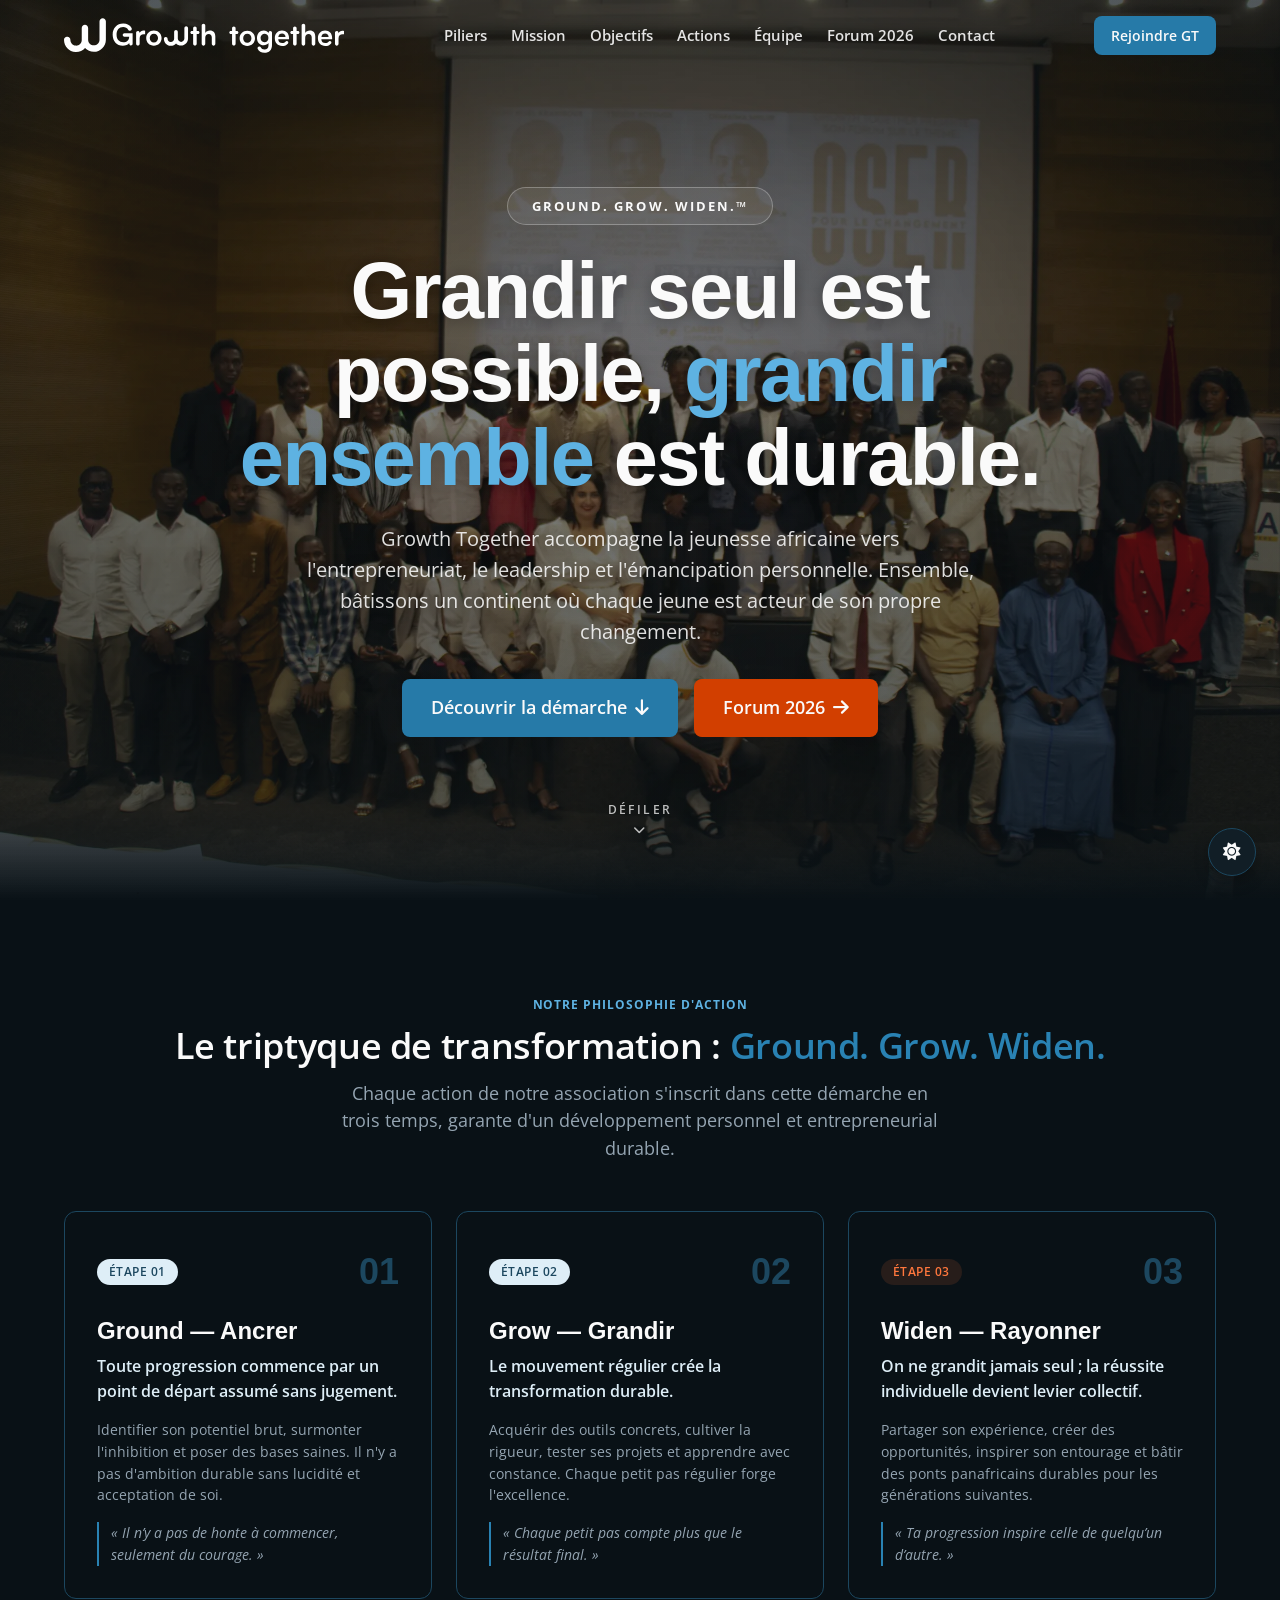
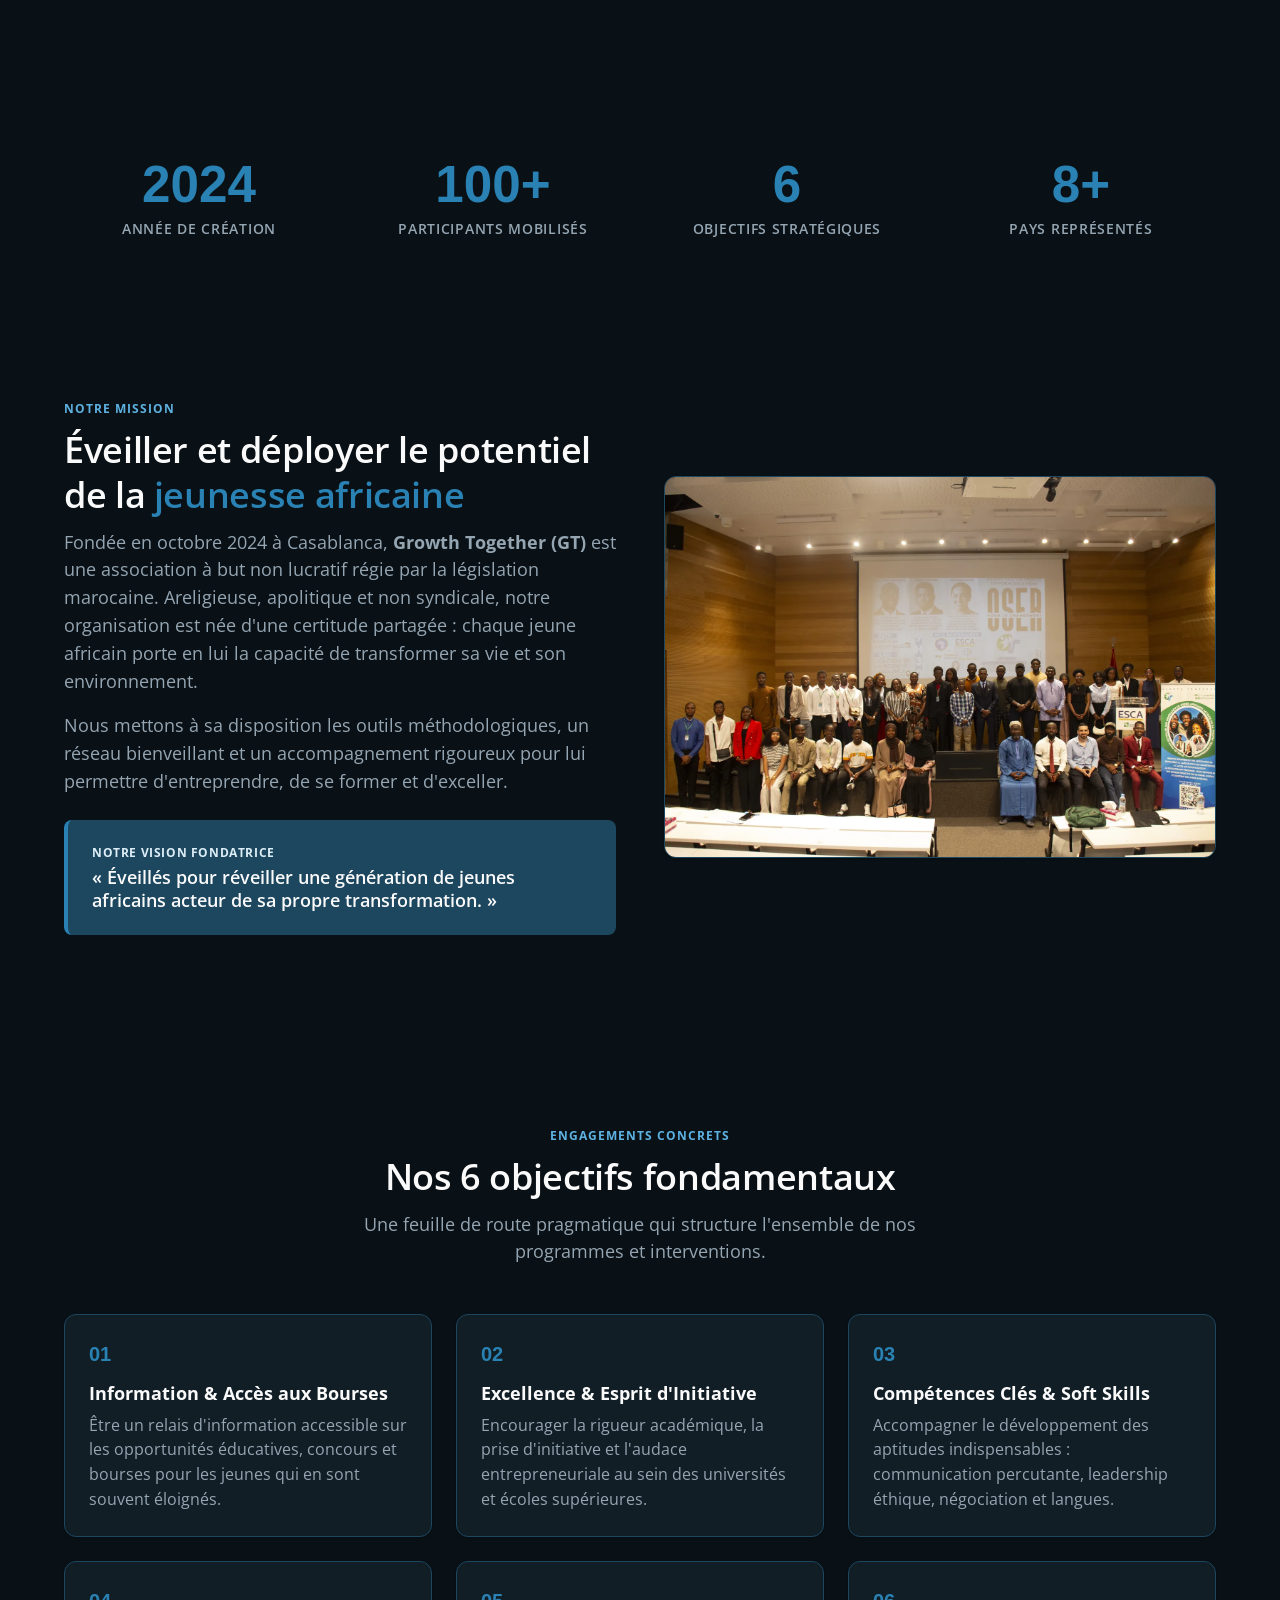
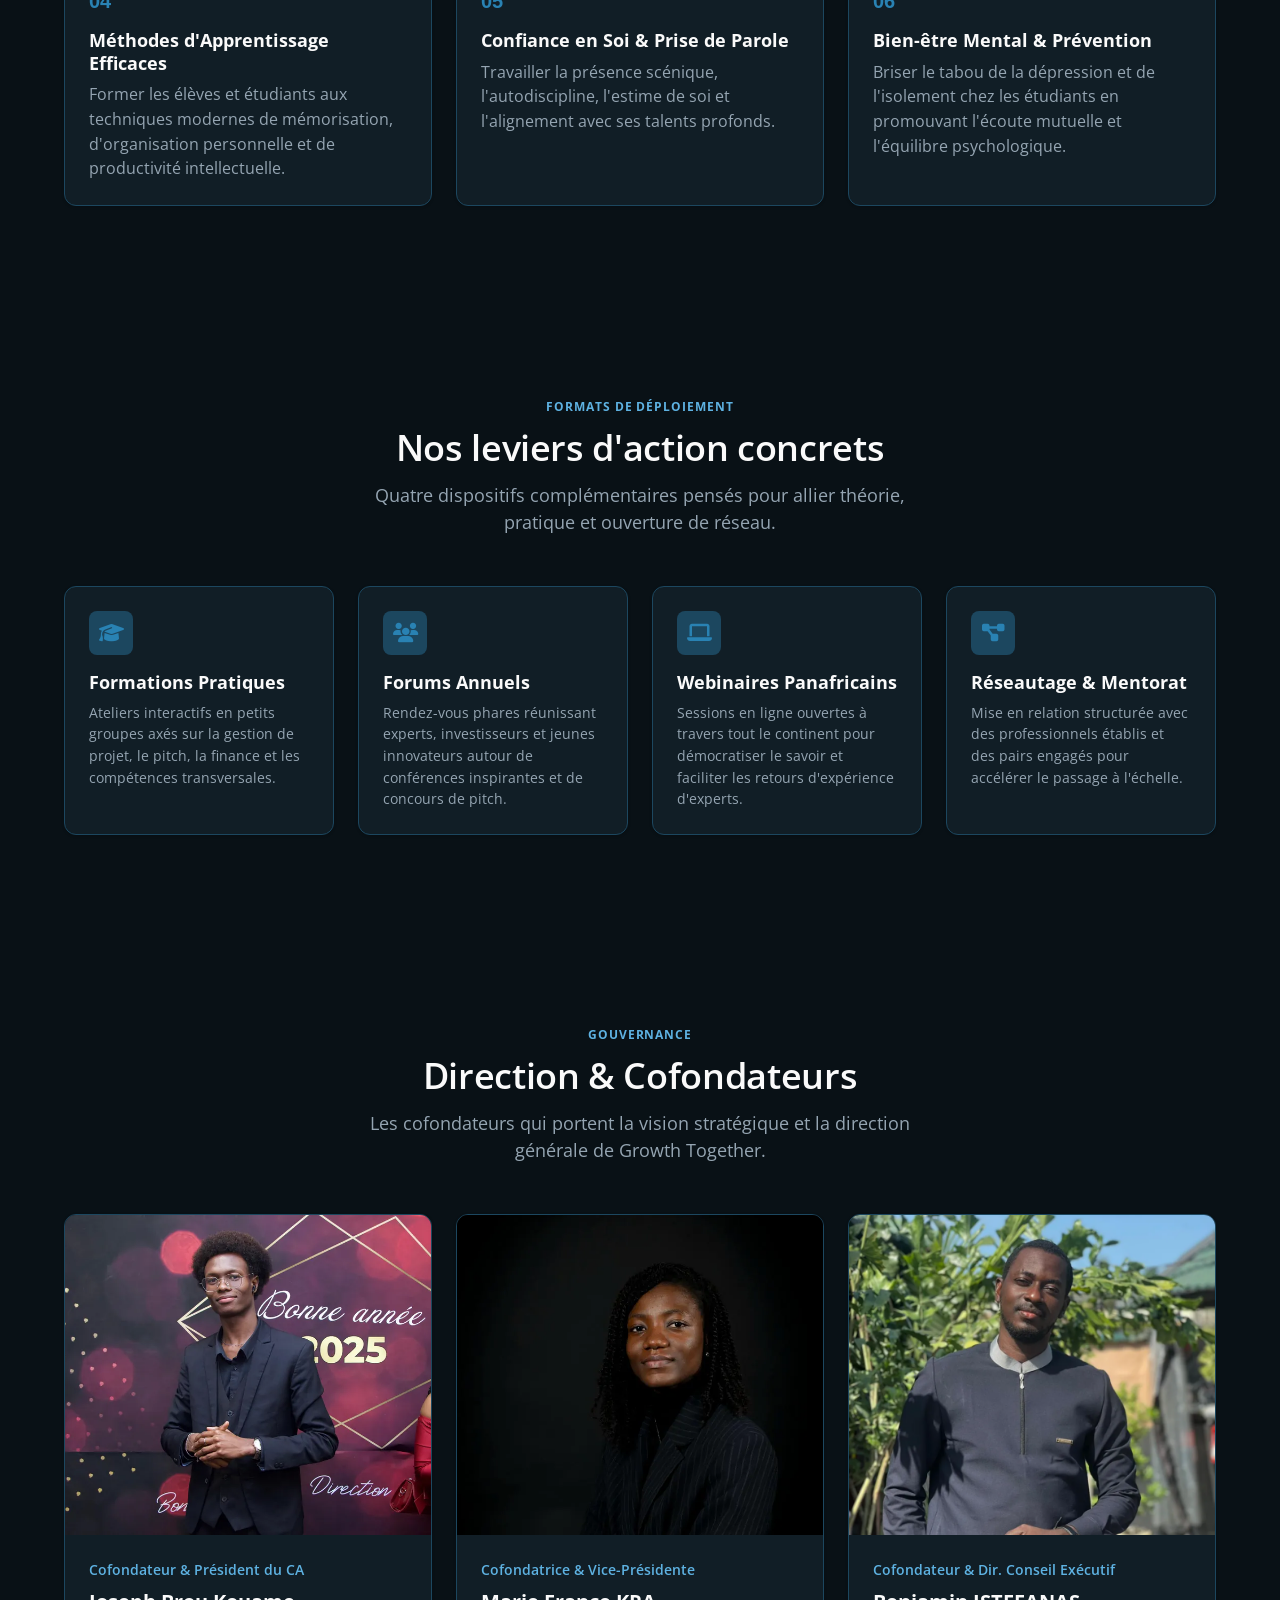
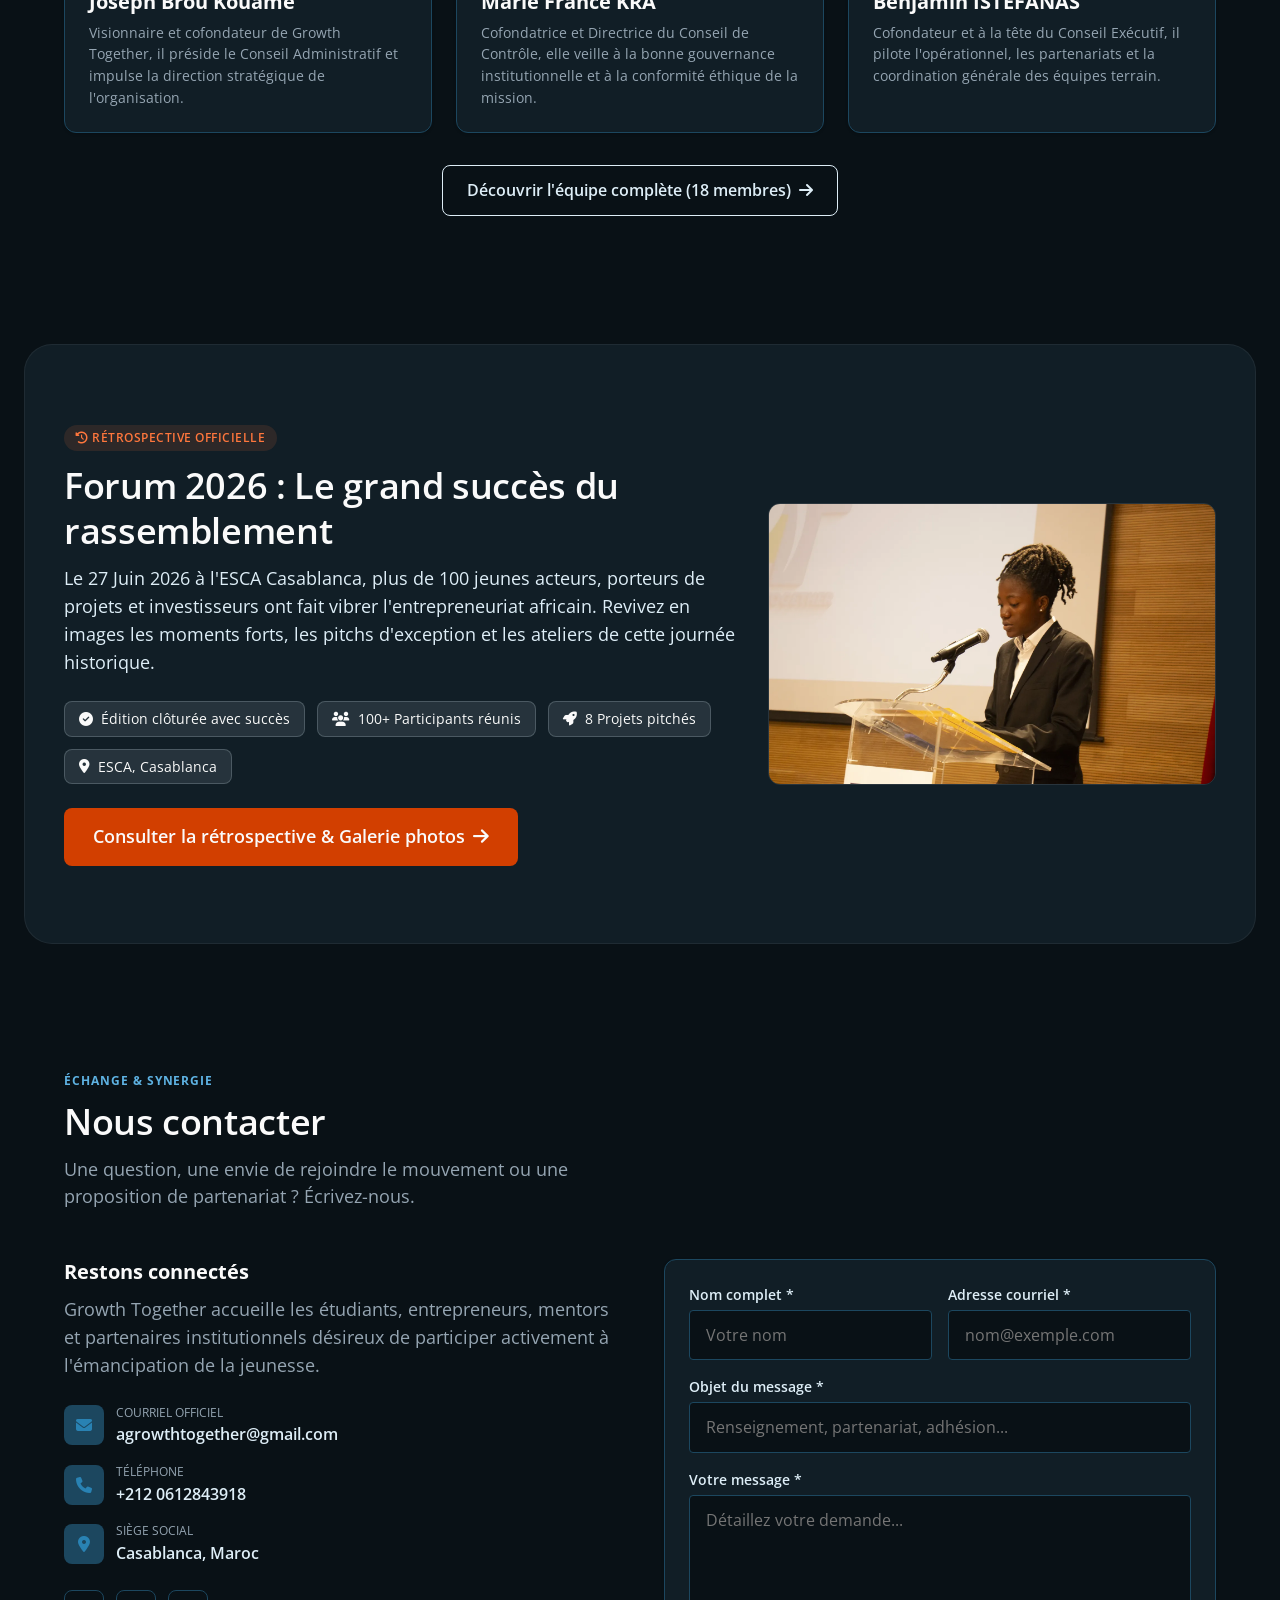
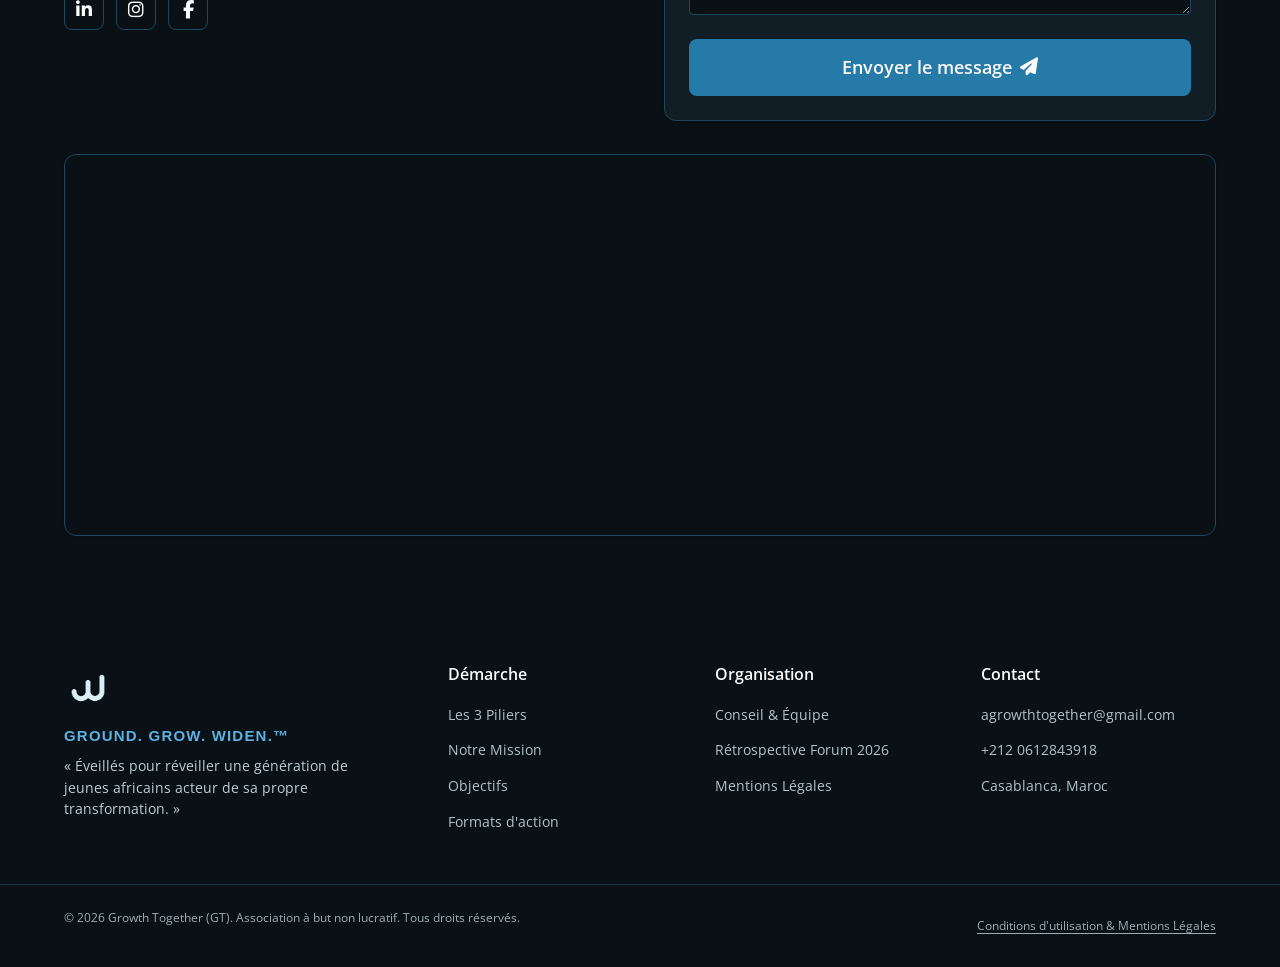
==== commit 1b2e6f0d: "Accueil : hero plein écran avec la photo du Forum - Le hero occupe tout l'écran : photo de groupe du" ====
--- a/index.html
+++ b/index.html
@@ -34,6 +34,7 @@
   <link rel="stylesheet" href="https://cdnjs.cloudflare.com/ajax/libs/font-awesome/6.4.0/css/all.min.css">
 
   <!-- Stylesheets -->
+  <link rel="preload" as="image" href="assets/photos/forum/hero-forum-2400.webp" imagesrcset="assets/photos/forum/hero-forum-1200.webp 1200w, assets/photos/forum/hero-forum-2400.webp 2400w" imagesizes="100vw">
   <link rel="stylesheet" href="css/tokens.css">
   <link rel="stylesheet" href="css/style.css">
 
@@ -46,7 +47,7 @@
   </script>
 </head>
 
-<body>
+<body class="has-photo-hero">
   <!-- Lien d'évitement accessibilité (WCAG 2.1 AA) -->
   <a href="#main-content" class="sr-only-focusable">Aller au contenu principal</a>
 
@@ -83,51 +84,32 @@
   <main id="main-content">
     
     <!-- 1. Hero Section (Ground. Grow. Widen.) -->
-    <section class="hero-section" id="hero">
-      <div class="container">
-        <div class="hero-grid">
-          <div class="hero-content reveal">
-            <span class="hero-baseline">Ground. Grow. Widen.™</span>
-            <h1 class="hero-title">Grandir seul est possible, <span class="text-elan">grandir ensemble</span> est durable.</h1>
-            <p class="hero-description">
-              Growth Together accompagne la jeunesse africaine vers l'entrepreneuriat, le leadership et l'émancipation personnelle. Ensemble, bâtissons un continent où chaque jeune est acteur de son propre changement.
-            </p>
-            <div class="hero-actions">
-              <a href="#piliers" class="btn btn-primary btn-lg">Découvrir la démarche <i class="fas fa-arrow-down" aria-hidden="true"></i></a>
-              <a href="forum/index.html" class="btn btn-accent btn-lg">Forum 2026 <i class="fas fa-arrow-right" aria-hidden="true"></i></a>
-            </div>
-          </div>
-
-          <!-- Vitrine Visuelle d'Impact basée sur le Logo Officiel -->
-          <div class="hero-brand-showcase reveal reveal-delay-2" aria-label="Symbole officiel et piliers de croissance Growth Together">
-            <div class="hero-brand-card">
-              <div class="hero-brand-header">
-                <span class="hero-brand-tag">Signature Officielle • GT</span>
-                <span class="hero-brand-live">En Mouvement</span>
-              </div>
-              <div class="hero-brand-visual-wrap">
-                <img src="assets/logo.png" alt="Monogramme officiel ascendant Growth Together" class="hero-brand-logo-img" width="190" height="190">
-                <div class="hero-tier-chip tier-1">
-                  <span class="chip-dot"></span>
-                  <span><strong>01. Ground</strong> • Ancrer</span>
-                </div>
-                <div class="hero-tier-chip tier-2">
-                  <span class="chip-dot"></span>
-                  <span><strong>02. Grow</strong> • Grandir</span>
-                </div>
-                <div class="hero-tier-chip tier-3">
-                  <span class="chip-dot"></span>
-                  <span><strong>03. Widen</strong> • Rayonner</span>
-                </div>
-              </div>
-              <div class="hero-brand-footer">
-                <span>Ground. Grow. Widen.™</span>
-                <span>Casablanca • Panafricain</span>
-              </div>
-            </div>
-          </div>
-        </div>
-      </div>
+    <section class="hero-section hero-full" id="hero">
+      <!-- Photo de groupe du Forum 2026, en fond plein écran -->
+      <div class="hero-media" aria-hidden="true">
+        <img src="assets/photos/forum/hero-forum-2400.webp"
+             srcset="assets/photos/forum/hero-forum-1200.webp 1200w, assets/photos/forum/hero-forum-2400.webp 2400w"
+             sizes="100vw" alt="" width="2400" height="1600" fetchpriority="high" decoding="async">
+      </div>
+
+      <div class="container hero-full-inner">
+        <div class="hero-content reveal">
+          <span class="hero-pill">Ground. Grow. Widen.™</span>
+          <h1 class="hero-title">Grandir seul est possible, <span class="hero-title-accent">grandir ensemble</span> est durable.</h1>
+          <p class="hero-description">
+            Growth Together accompagne la jeunesse africaine vers l'entrepreneuriat, le leadership et l'émancipation personnelle. Ensemble, bâtissons un continent où chaque jeune est acteur de son propre changement.
+          </p>
+          <div class="hero-actions">
+            <a href="#piliers" class="btn btn-primary btn-lg">Découvrir la démarche <i class="fas fa-arrow-down" aria-hidden="true"></i></a>
+            <a href="forum/index.html" class="btn btn-accent btn-lg">Forum 2026 <i class="fas fa-arrow-right" aria-hidden="true"></i></a>
+          </div>
+        </div>
+      </div>
+
+      <a href="#piliers" class="hero-scroll" aria-label="Défiler vers la suite de la page">
+        <span>Défiler</span>
+        <i class="fas fa-chevron-down" aria-hidden="true"></i>
+      </a>
     </section>
 
     <!-- 2. Framework des 3 Piliers (Ground, Grow, Widen) -->
--- a/css/style.css
+++ b/css/style.css
@@ -1716,3 +1716,267 @@
   color: var(--gt-interactive-accent-active); /* #FF773D */
   background-color: rgba(255, 119, 61, 0.12);
 }
+
+/* ==========================================================================
+   CONTRASTE (seuil WCAG AA 4,5:1 pour le texte courant)
+   Teintes à peine plus foncées que le bleu et l'orange élan de la charte.
+   ========================================================================== */
+
+/* Boutons : texte blanc lisible, dans les deux thèmes */
+.btn.btn-primary {
+  background-color: #267AA8;
+}
+
+.btn.btn-primary:hover {
+  background-color: #1F6690;
+}
+
+.btn.btn-accent {
+  background-color: #D23F00;
+}
+
+.btn.btn-accent:hover {
+  background-color: #B33600;
+}
+
+/* Le pied de page est sombre dans les deux thèmes */
+.footer-baseline {
+  color: #5EB2E2;
+}
+
+/* Mode clair : petits textes bleus et orange */
+[data-theme="light"] .section-tag,
+[data-theme="light"] .hero-baseline,
+[data-theme="light"] .founder-role,
+[data-theme="light"] .director-role,
+[data-theme="light"] .member-role,
+[data-theme="light"] .nav-link.active,
+[data-theme="light"] .timeline-time,
+[data-theme="light"] .legal-container a:not(.btn) {
+  color: #23719B;
+}
+
+[data-theme="light"] .badge-accent {
+  color: #C13A00;
+}
+
+/* Dans les panneaux sombres, le badge garde l'orange clair, quel que soit le thème */
+.forum-highlight-section .badge-accent,
+.register-cta-section .badge-accent,
+[data-theme="light"] .forum-highlight-section .badge-accent,
+[data-theme="light"] .register-cta-section .badge-accent {
+  color: #FF773D;
+  background-color: rgba(255, 119, 61, 0.12);
+}
+
+/* ==========================================================================
+   HERO PLEIN ÉCRAN (page d'accueil)
+   Photo de groupe en fond, voile sombre, texte centré, fondu vers la page.
+   Le hero reste sombre dans les deux thèmes, comme une couverture.
+   ========================================================================== */
+main > section.hero-section.hero-full {
+  position: relative;
+  min-height: 100vh;
+  min-height: 100svh;
+  margin-top: calc(-1 * var(--gt-header-height)); /* passe sous le menu transparent */
+  padding: calc(var(--gt-header-height) + var(--gt-space-12)) 0 var(--gt-space-24);
+  display: flex;
+  align-items: center;
+  overflow: hidden;
+  background-color: var(--gt-color-nuit-profonde);
+  color: var(--gt-color-blanc-neutre);
+  isolation: isolate;
+}
+
+.hero-media {
+  position: absolute;
+  inset: 0;
+  z-index: -2;
+}
+
+.hero-media img {
+  width: 100%;
+  height: 100%;
+  object-fit: cover;
+  object-position: center 40%;
+  transform: scale(1.04);
+  animation: hero-drift 18s ease-out forwards;
+}
+
+@keyframes hero-drift {
+  to { transform: scale(1); }
+}
+
+/* Voile : assez sombre pour lire le texte, puis fondu vers le fond de la page */
+.hero-full::after {
+  content: "";
+  position: absolute;
+  inset: 0;
+  z-index: -1;
+  background:
+    radial-gradient(ellipse at 50% 45%, rgba(9, 17, 22, 0) 0%, rgba(9, 17, 22, 0.35) 80%),
+    linear-gradient(180deg,
+      rgba(9, 17, 22, 0.55) 0%,
+      rgba(9, 17, 22, 0.48) 35%,
+      rgba(9, 17, 22, 0.6) 90%,
+      var(--gt-bg-page) 100%);
+}
+
+.hero-full-inner {
+  position: relative;
+  width: 100%;
+}
+
+.hero-full .hero-content {
+  max-width: 900px;
+  margin: 0 auto;
+  text-align: center;
+  display: flex;
+  flex-direction: column;
+  align-items: center;
+}
+
+.hero-pill {
+  display: inline-block;
+  padding: var(--gt-space-2) var(--gt-space-6);
+  margin-bottom: var(--gt-space-6);
+  border: 1px solid rgba(250, 250, 250, 0.28);
+  border-radius: var(--gt-radius-full);
+  background-color: rgba(250, 250, 250, 0.08);
+  backdrop-filter: blur(6px);
+  -webkit-backdrop-filter: blur(6px);
+  font-size: 0.8125rem;
+  font-weight: var(--gt-font-weight-bold);
+  letter-spacing: 0.16em;
+  text-transform: uppercase;
+  color: var(--gt-color-blanc-neutre);
+}
+
+.hero-full .hero-title {
+  font-size: clamp(2.5rem, 6.2vw, 5rem);
+  line-height: 1.05;
+  color: var(--gt-color-blanc-neutre);
+  margin-bottom: var(--gt-space-6);
+  text-wrap: balance;
+}
+
+.hero-title-accent {
+  color: #5EB2E2; /* bleu élan clair, lisible sur la photo */
+}
+
+.hero-full .hero-description {
+  font-size: clamp(1.0625rem, 1.6vw, 1.25rem);
+  color: rgba(250, 250, 250, 0.88);
+  max-width: 62ch;
+  margin: 0 auto var(--gt-space-8);
+}
+
+.hero-full .hero-actions {
+  justify-content: center;
+}
+
+.hero-full .hero-title,
+.hero-full .hero-description {
+  text-shadow: 0 2px 16px rgba(0, 0, 0, 0.35);
+}
+
+/* Indicateur de défilement */
+.hero-scroll {
+  position: absolute;
+  left: 50%;
+  bottom: var(--gt-space-16);
+  transform: translateX(-50%);
+  display: flex;
+  flex-direction: column;
+  align-items: center;
+  gap: var(--gt-space-1);
+  font-size: 0.75rem;
+  font-weight: var(--gt-font-weight-semibold);
+  letter-spacing: 0.2em;
+  text-transform: uppercase;
+  color: rgba(250, 250, 250, 0.75);
+  text-decoration: none;
+}
+
+.hero-scroll i {
+  animation: hero-bounce 2s ease-in-out infinite;
+}
+
+.hero-scroll:hover {
+  color: var(--gt-color-blanc-neutre);
+}
+
+@keyframes hero-bounce {
+  0%, 100% { transform: translateY(0); }
+  50% { transform: translateY(6px); }
+}
+
+@media (prefers-reduced-motion: reduce) {
+  .hero-media img,
+  .hero-scroll i {
+    animation: none;
+    transform: none;
+  }
+}
+
+@media (max-width: 640px) {
+  main > section.hero-section.hero-full {
+    padding-bottom: var(--gt-space-20);
+  }
+
+  .hero-pill {
+    font-size: 0.6875rem;
+    letter-spacing: 0.12em;
+  }
+
+  .hero-full .hero-actions {
+    flex-direction: column;
+    align-items: stretch;
+    width: 100%;
+    max-width: 320px;
+  }
+
+  .hero-scroll {
+    bottom: var(--gt-space-12);
+  }
+}
+
+/* ==========================================================================
+   MENU TRANSPARENT SUR LA PHOTO (accueil), opaque dès qu'on défile
+   ========================================================================== */
+.has-photo-hero .navbar {
+  transition: background-color var(--gt-duration-normal) var(--gt-ease-standard),
+              box-shadow var(--gt-duration-normal) var(--gt-ease-standard),
+              backdrop-filter var(--gt-duration-normal) var(--gt-ease-standard);
+}
+
+.has-photo-hero .navbar:not(.scrolled):not(:has(.nav-menu.is-open)) {
+  background-color: transparent;
+  backdrop-filter: none;
+  -webkit-backdrop-filter: none;
+  box-shadow: none;
+  border-bottom-color: transparent;
+}
+
+/* Logo en blanc sur la photo */
+.has-photo-hero .navbar:not(.scrolled):not(:has(.nav-menu.is-open)) .nav-logo-svg {
+  filter: brightness(0) invert(1);
+}
+
+/* Bouton ☰ en verre sur la photo */
+.has-photo-hero .navbar:not(.scrolled):not(:has(.nav-menu.is-open)) .hamburger {
+  background-color: rgba(250, 250, 250, 0.1);
+  border-color: rgba(250, 250, 250, 0.3);
+  color: var(--gt-color-blanc-neutre);
+}
+
+/* Liens en blanc quand le menu est affiché en ligne (grand écran) */
+@media (min-width: 1101px) {
+  .has-photo-hero .navbar:not(.scrolled) .nav-link {
+    color: rgba(250, 250, 250, 0.9);
+  }
+
+  .has-photo-hero .navbar:not(.scrolled) .nav-link:hover {
+    color: var(--gt-color-blanc-neutre);
+  }
+}
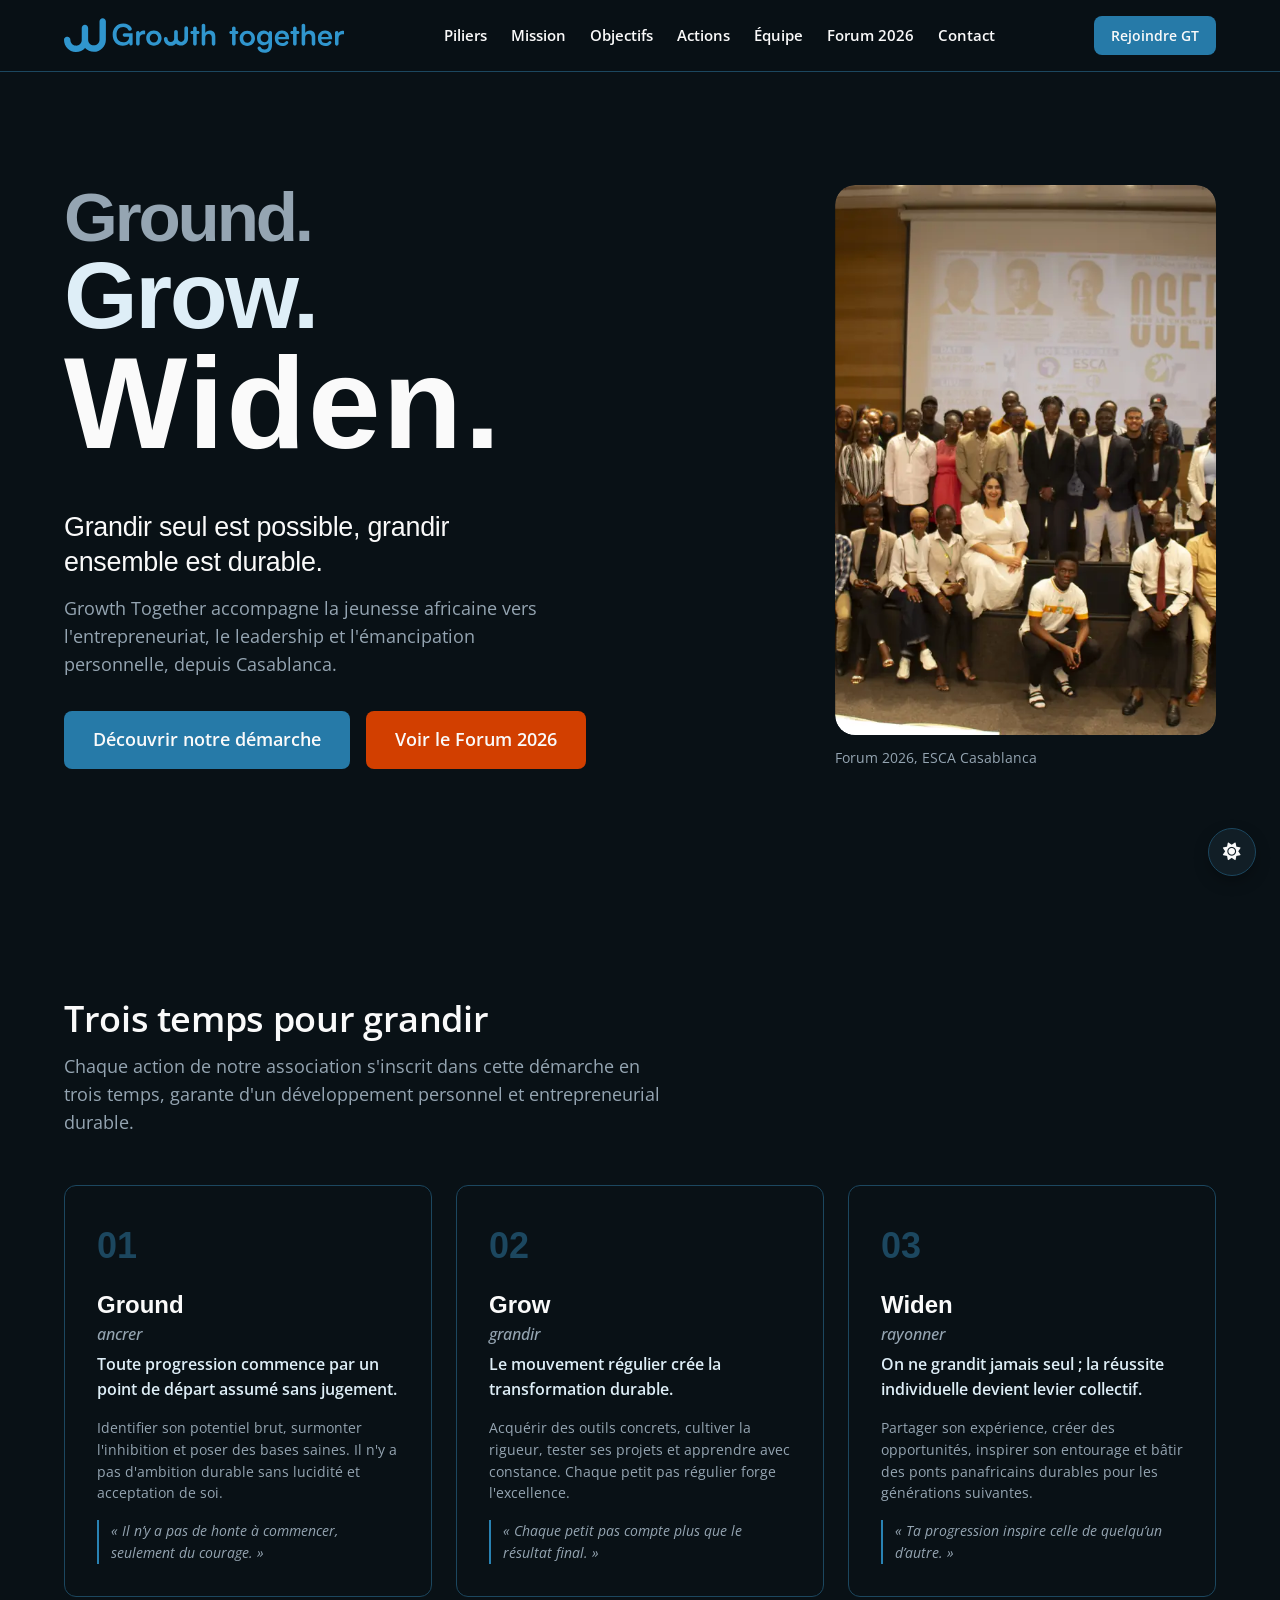
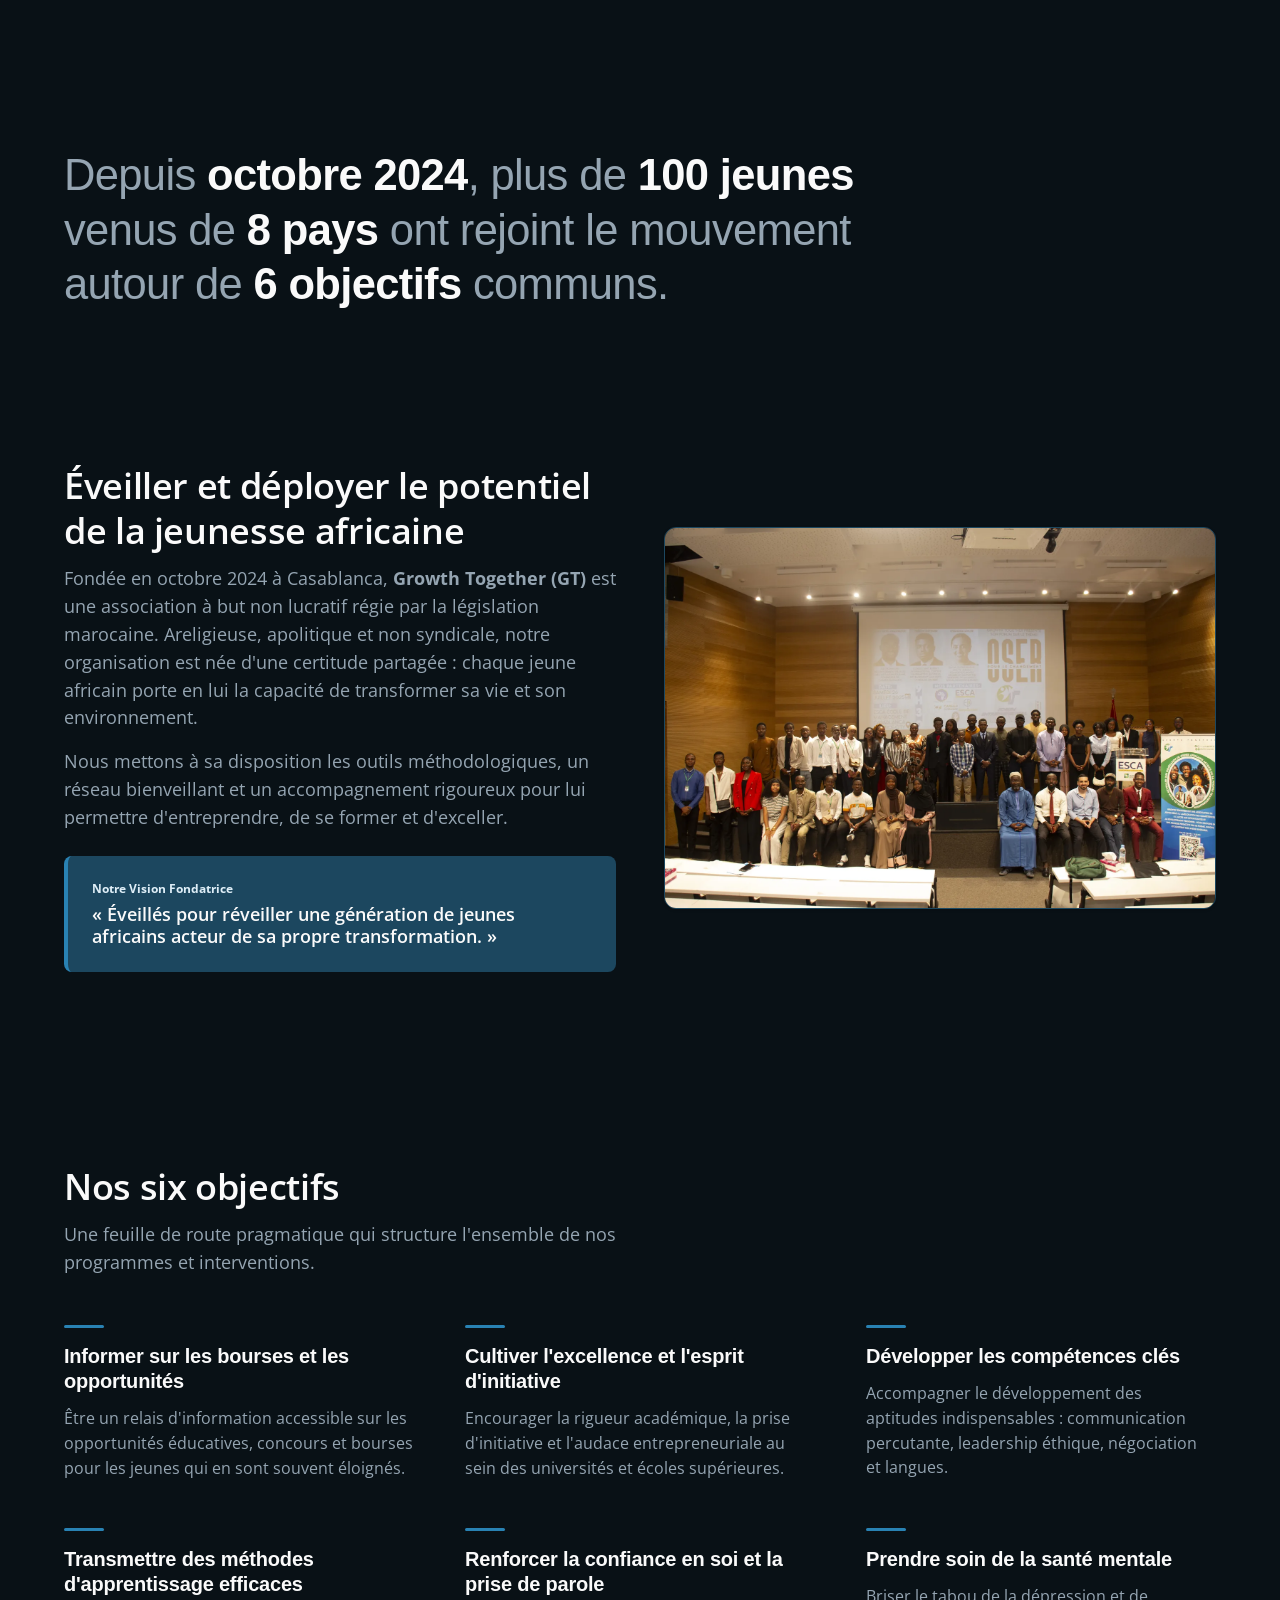
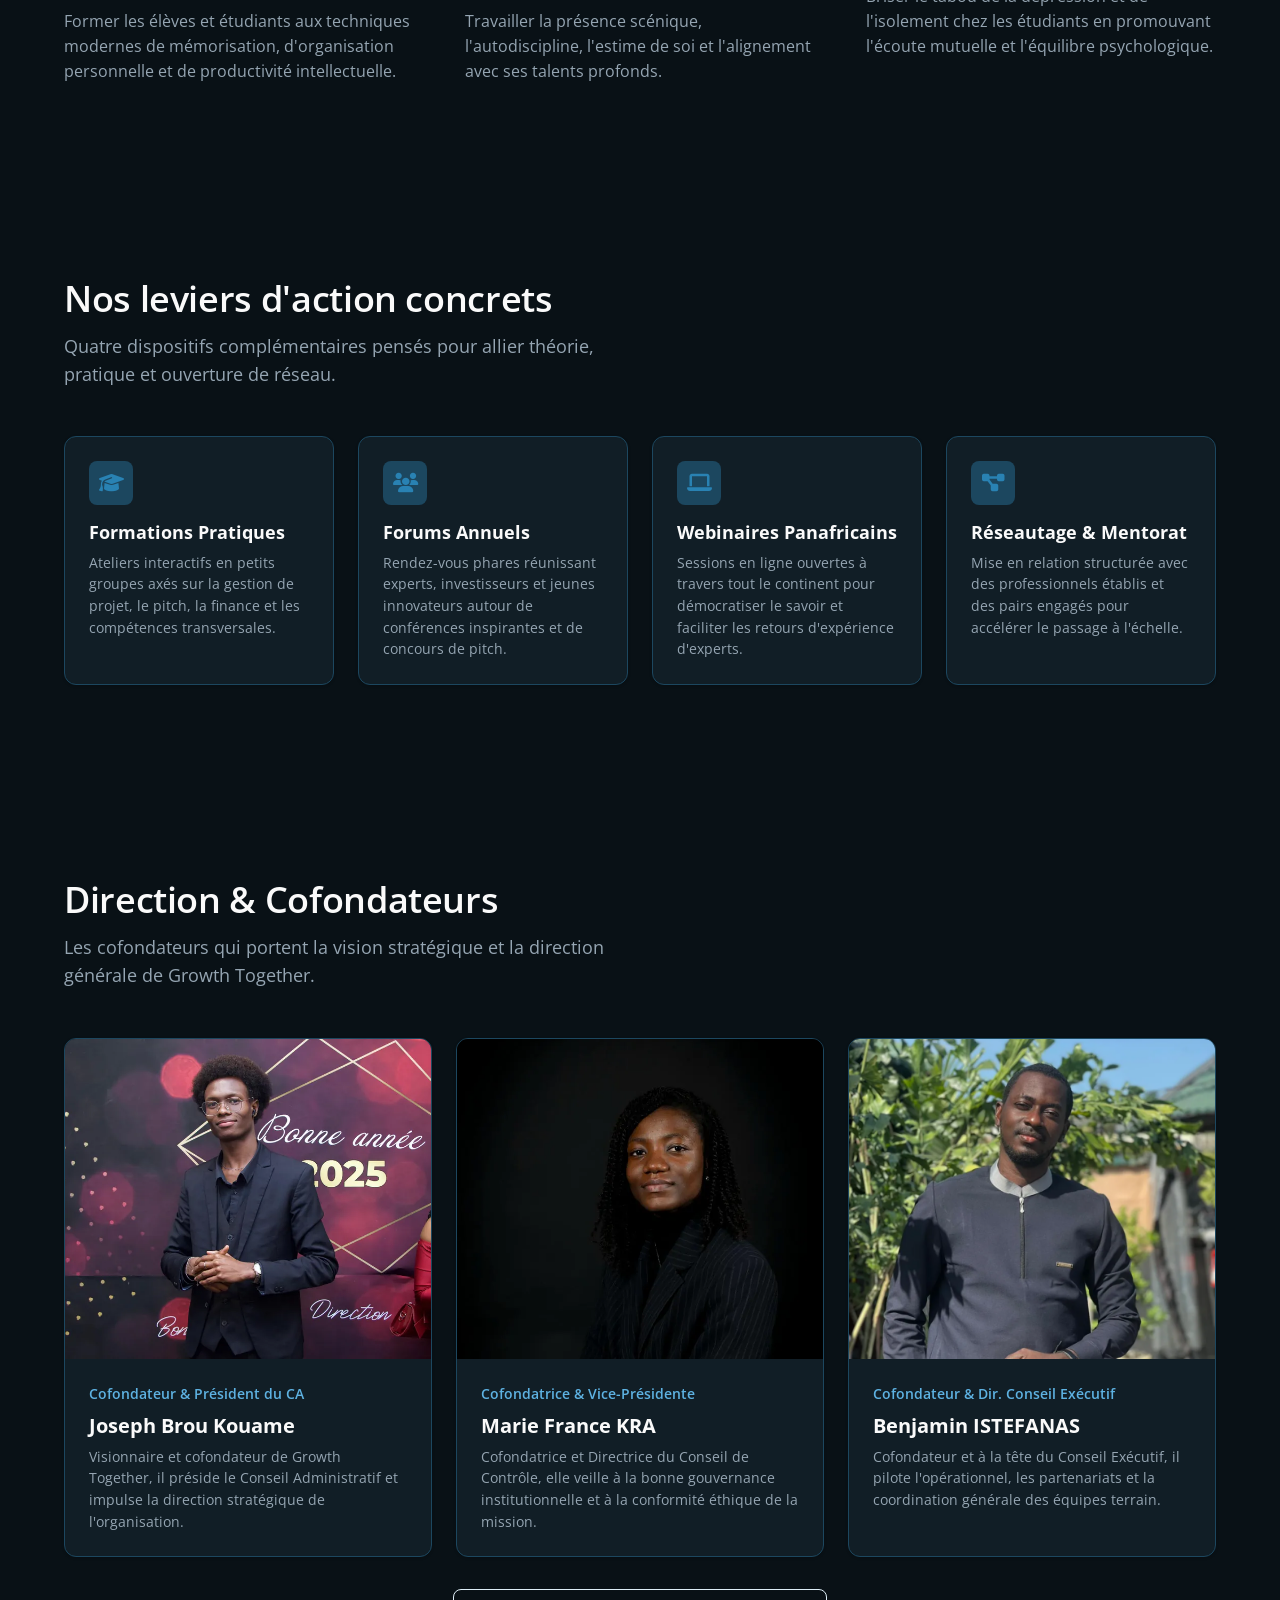
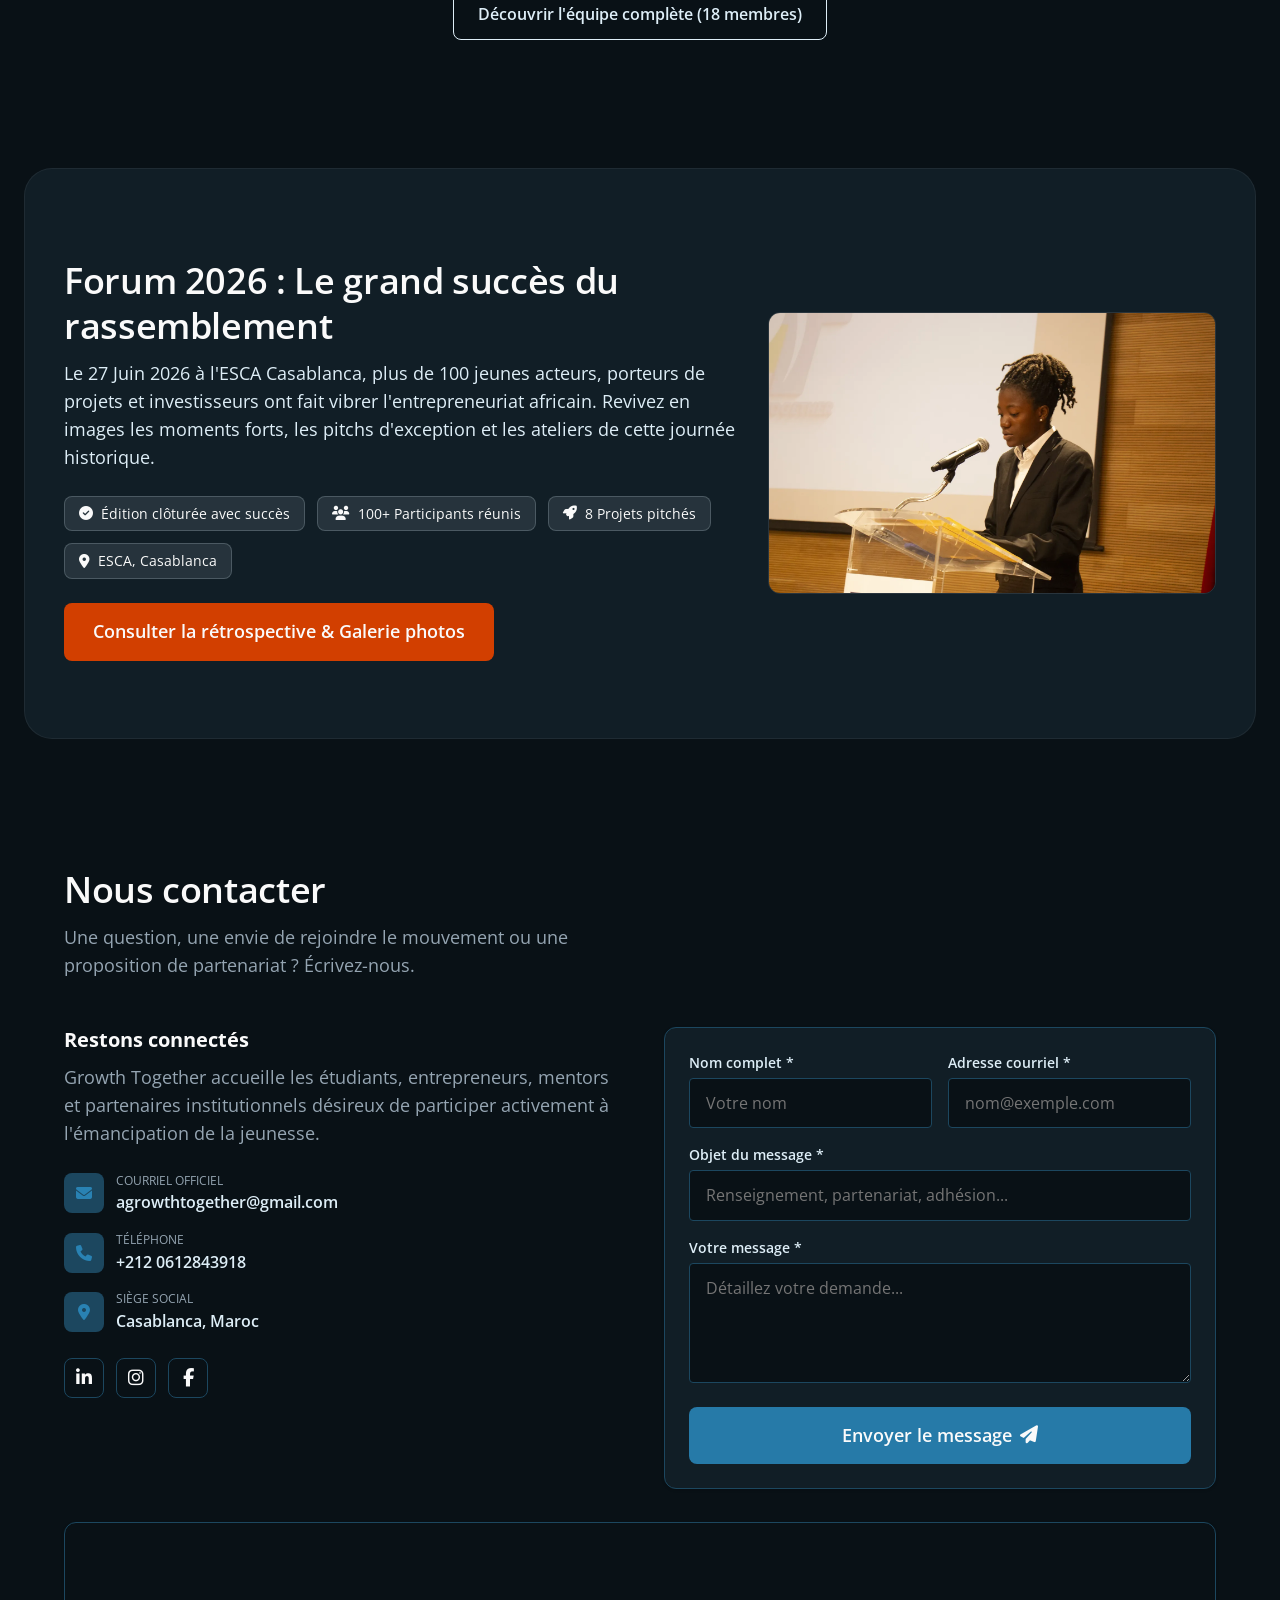
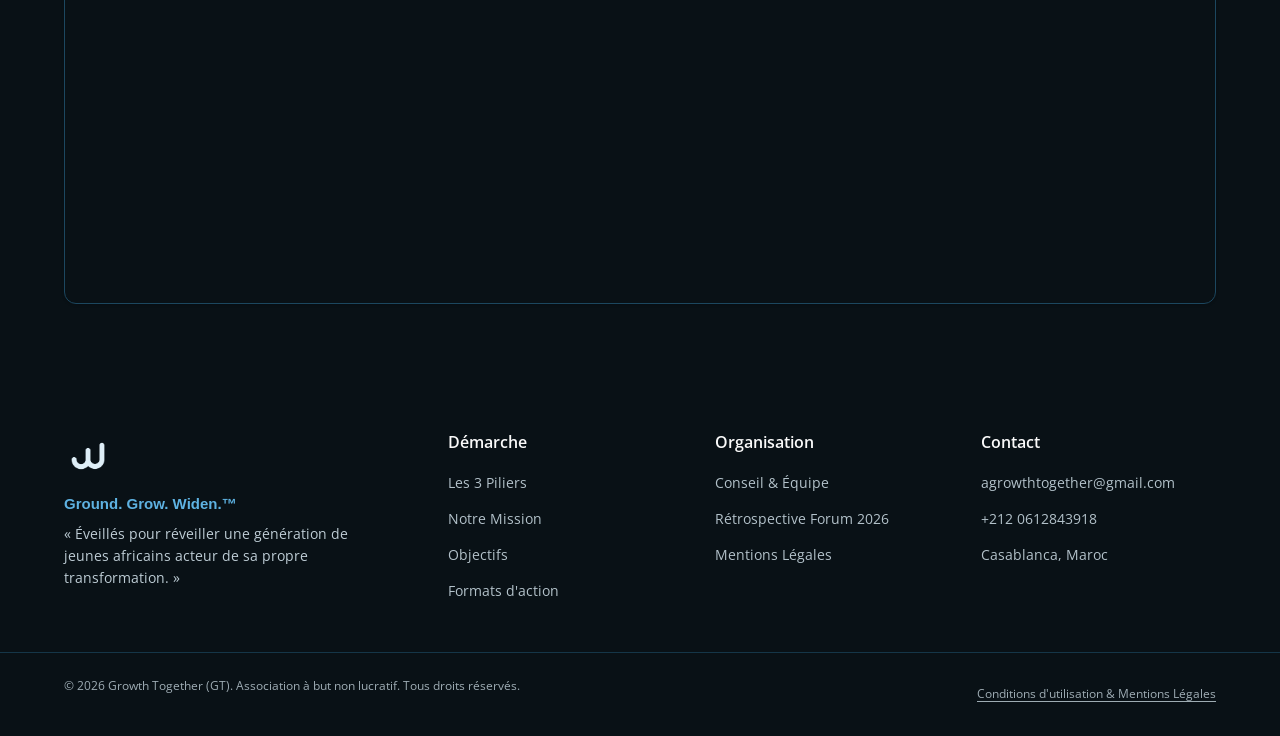
==== commit 756fb117: "Direction artistique : la devise devient le hero, la page gagne en sobriété Hero de l'accueil - « Gr" ====
--- a/index.html
+++ b/index.html
@@ -34,7 +34,7 @@
   <link rel="stylesheet" href="https://cdnjs.cloudflare.com/ajax/libs/font-awesome/6.4.0/css/all.min.css">
 
   <!-- Stylesheets -->
-  <link rel="preload" as="image" href="assets/photos/forum/hero-forum-2400.webp" imagesrcset="assets/photos/forum/hero-forum-1200.webp 1200w, assets/photos/forum/hero-forum-2400.webp 2400w" imagesizes="100vw">
+  <link rel="preload" as="image" href="assets/photos/forum/hero-forum-1200.webp" imagesrcset="assets/photos/forum/hero-forum-1200.webp 1200w, assets/photos/forum/hero-forum-2400.webp 2400w" imagesizes="(min-width: 1101px) 40vw, 100vw">
   <link rel="stylesheet" href="css/tokens.css">
   <link rel="stylesheet" href="css/style.css">
 
@@ -47,7 +47,7 @@
   </script>
 </head>
 
-<body class="has-photo-hero">
+<body>
   <!-- Lien d'évitement accessibilité (WCAG 2.1 AA) -->
   <a href="#main-content" class="sr-only-focusable">Aller au contenu principal</a>
 
@@ -84,40 +84,42 @@
   <main id="main-content">
     
     <!-- 1. Hero Section (Ground. Grow. Widen.) -->
-    <section class="hero-section hero-full" id="hero">
-      <!-- Photo de groupe du Forum 2026, en fond plein écran -->
-      <div class="hero-media" aria-hidden="true">
-        <img src="assets/photos/forum/hero-forum-2400.webp"
-             srcset="assets/photos/forum/hero-forum-1200.webp 1200w, assets/photos/forum/hero-forum-2400.webp 2400w"
-             sizes="100vw" alt="" width="2400" height="1600" fetchpriority="high" decoding="async">
-      </div>
-
-      <div class="container hero-full-inner">
-        <div class="hero-content reveal">
-          <span class="hero-pill">Ground. Grow. Widen.™</span>
-          <h1 class="hero-title">Grandir seul est possible, <span class="hero-title-accent">grandir ensemble</span> est durable.</h1>
+    <section class="hero-section hero-grow" id="hero">
+      <div class="container hero-grow-grid">
+        <!-- La devise devient l'image : chaque mot grandit -->
+        <p class="hero-mantra" lang="en" aria-label="Ground. Grow. Widen. : ancrer, grandir, rayonner">
+          <span class="mantra-line mantra-ground"><span class="mantra-word">Ground.</span></span>
+          <span class="mantra-line mantra-grow"><span class="mantra-word">Grow.</span></span>
+          <span class="mantra-line mantra-widen"><span class="mantra-word">Widen.</span></span>
+        </p>
+
+        <figure class="hero-frame">
+          <img src="assets/photos/forum/hero-forum-1200.webp"
+               srcset="assets/photos/forum/hero-forum-1200.webp 1200w, assets/photos/forum/hero-forum-2400.webp 2400w"
+               sizes="(min-width: 1101px) 40vw, 100vw"
+               alt="Les participants du Forum Growth Together 2026 réunis à l'ESCA Casablanca"
+               width="1200" height="800" fetchpriority="high" decoding="async">
+          <figcaption>Forum 2026, ESCA Casablanca</figcaption>
+        </figure>
+
+        <div class="hero-copy">
+          <h1 class="hero-title">Grandir seul est possible, grandir ensemble est durable.</h1>
           <p class="hero-description">
-            Growth Together accompagne la jeunesse africaine vers l'entrepreneuriat, le leadership et l'émancipation personnelle. Ensemble, bâtissons un continent où chaque jeune est acteur de son propre changement.
+            Growth Together accompagne la jeunesse africaine vers l'entrepreneuriat, le leadership et l'émancipation personnelle, depuis Casablanca.
           </p>
           <div class="hero-actions">
-            <a href="#piliers" class="btn btn-primary btn-lg">Découvrir la démarche <i class="fas fa-arrow-down" aria-hidden="true"></i></a>
-            <a href="forum/index.html" class="btn btn-accent btn-lg">Forum 2026 <i class="fas fa-arrow-right" aria-hidden="true"></i></a>
-          </div>
-        </div>
-      </div>
-
-      <a href="#piliers" class="hero-scroll" aria-label="Défiler vers la suite de la page">
-        <span>Défiler</span>
-        <i class="fas fa-chevron-down" aria-hidden="true"></i>
-      </a>
+            <a href="#piliers" class="btn btn-primary btn-lg">Découvrir notre démarche</a>
+            <a href="forum/index.html" class="btn btn-accent btn-lg">Voir le Forum 2026</a>
+          </div>
+        </div>
+      </div>
     </section>
 
     <!-- 2. Framework des 3 Piliers (Ground, Grow, Widen) -->
     <section class="pillars-section" id="piliers">
       <div class="container">
         <div class="section-header text-center reveal">
-          <span class="section-tag">Notre Philosophie d'Action</span>
-          <h2 class="section-title">Le triptyque de transformation : <span class="text-elan">Ground. Grow. Widen.</span></h2>
+          <h2 class="section-title">Trois temps pour grandir</h2>
           <p class="section-subtitle text-center">
             Chaque action de notre association s'inscrit dans cette démarche en trois temps, garante d'un développement personnel et entrepreneurial durable.
           </p>
@@ -127,10 +129,9 @@
           <!-- Pilier 1 : Ground -->
           <article class="pillar-card reveal reveal-delay-1">
             <div class="pillar-header">
-              <span class="badge badge-pillar">Étape 01</span>
               <span class="pillar-step">01</span>
             </div>
-            <h3 class="pillar-name">Ground — Ancrer</h3>
+            <h3 class="pillar-name"><span lang="en">Ground</span> <span class="pillar-verb">ancrer</span></h3>
             <p class="pillar-principle">Toute progression commence par un point de départ assumé sans jugement.</p>
             <p class="text-muted" style="font-size: var(--gt-text-sm);">
               Identifier son potentiel brut, surmonter l'inhibition et poser des bases saines. Il n'y a pas d'ambition durable sans lucidité et acceptation de soi.
@@ -143,10 +144,9 @@
           <!-- Pilier 2 : Grow -->
           <article class="pillar-card reveal reveal-delay-2">
             <div class="pillar-header">
-              <span class="badge badge-pillar">Étape 02</span>
               <span class="pillar-step">02</span>
             </div>
-            <h3 class="pillar-name">Grow — Grandir</h3>
+            <h3 class="pillar-name"><span lang="en">Grow</span> <span class="pillar-verb">grandir</span></h3>
             <p class="pillar-principle">Le mouvement régulier crée la transformation durable.</p>
             <p class="text-muted" style="font-size: var(--gt-text-sm);">
               Acquérir des outils concrets, cultiver la rigueur, tester ses projets et apprendre avec constance. Chaque petit pas régulier forge l'excellence.
@@ -159,10 +159,9 @@
           <!-- Pilier 3 : Widen -->
           <article class="pillar-card reveal reveal-delay-3">
             <div class="pillar-header">
-              <span class="badge badge-accent">Étape 03</span>
               <span class="pillar-step">03</span>
             </div>
-            <h3 class="pillar-name">Widen — Rayonner</h3>
+            <h3 class="pillar-name"><span lang="en">Widen</span> <span class="pillar-verb">rayonner</span></h3>
             <p class="pillar-principle">On ne grandit jamais seul ; la réussite individuelle devient levier collectif.</p>
             <p class="text-muted" style="font-size: var(--gt-text-sm);">
               Partager son expérience, créer des opportunités, inspirer son entourage et bâtir des ponts panafricains durables pour les générations suivantes.
@@ -176,26 +175,11 @@
     </section>
 
     <!-- 3. Chiffres Clés / Impact (avec Compteurs Animés) -->
-    <section class="stats-section" aria-label="Chiffres clés et impact">
-      <div class="container">
-        <div class="stats-grid">
-          <div class="stat-item reveal">
-            <div class="stat-number counter-animated" data-target="2024">2024</div>
-            <div class="stat-label">Année de création</div>
-          </div>
-          <div class="stat-item reveal reveal-delay-1">
-            <div class="stat-number counter-animated" data-target="100" data-suffix="+">100+</div>
-            <div class="stat-label">Participants mobilisés</div>
-          </div>
-          <div class="stat-item reveal reveal-delay-2">
-            <div class="stat-number counter-animated" data-target="6">6</div>
-            <div class="stat-label">Objectifs stratégiques</div>
-          </div>
-          <div class="stat-item reveal reveal-delay-3">
-            <div class="stat-number counter-animated" data-target="8" data-suffix="+">8+</div>
-            <div class="stat-label">Pays représentés</div>
-          </div>
-        </div>
+    <section class="stats-section" aria-label="Growth Together en chiffres">
+      <div class="container">
+        <p class="stats-statement">
+          Depuis <strong>octobre 2024</strong>, plus de <strong>100 jeunes</strong> venus de <strong>8 pays</strong> ont rejoint le mouvement autour de <strong>6 objectifs</strong> communs.
+        </p>
       </div>
     </section>
 
@@ -204,8 +188,7 @@
       <div class="container">
         <div class="mission-grid">
           <div class="mission-text reveal">
-            <span class="section-tag">Notre Mission</span>
-            <h2 class="section-title">Éveiller et déployer le potentiel de la <span class="text-elan">jeunesse africaine</span></h2>
+            <h2 class="section-title">Éveiller et déployer le potentiel de la jeunesse africaine</h2>
             <p>
               Fondée en octobre 2024 à Casablanca, <strong>Growth Together (GT)</strong> est une association à but non lucratif régie par la législation marocaine. Areligieuse, apolitique et non syndicale, notre organisation est née d'une certitude partagée : chaque jeune africain porte en lui la capacité de transformer sa vie et son environnement.
             </p>
@@ -234,47 +217,40 @@
     <section class="objectives-section" id="objectifs">
       <div class="container">
         <div class="section-header text-center reveal">
-          <span class="section-tag">Engagements Concrets</span>
-          <h2 class="section-title">Nos 6 objectifs fondamentaux</h2>
+          <h2 class="section-title">Nos six objectifs</h2>
           <p class="section-subtitle text-center">
             Une feuille de route pragmatique qui structure l'ensemble de nos programmes et interventions.
           </p>
         </div>
 
         <div class="objectives-grid">
-          <article class="gt-card objective-card reveal">
-            <span class="objective-number">01</span>
-            <h3>Information & Accès aux Bourses</h3>
+          <article class="objective-card reveal">
+            <h3>Informer sur les bourses et les opportunités</h3>
             <p>Être un relais d'information accessible sur les opportunités éducatives, concours et bourses pour les jeunes qui en sont souvent éloignés.</p>
           </article>
 
-          <article class="gt-card objective-card reveal reveal-delay-1">
-            <span class="objective-number">02</span>
-            <h3>Excellence & Esprit d'Initiative</h3>
+          <article class="objective-card reveal reveal-delay-1">
+            <h3>Cultiver l'excellence et l'esprit d'initiative</h3>
             <p>Encourager la rigueur académique, la prise d'initiative et l'audace entrepreneuriale au sein des universités et écoles supérieures.</p>
           </article>
 
-          <article class="gt-card objective-card reveal reveal-delay-2">
-            <span class="objective-number">03</span>
-            <h3>Compétences Clés & Soft Skills</h3>
+          <article class="objective-card reveal reveal-delay-2">
+            <h3>Développer les compétences clés</h3>
             <p>Accompagner le développement des aptitudes indispensables : communication percutante, leadership éthique, négociation et langues.</p>
           </article>
 
-          <article class="gt-card objective-card reveal">
-            <span class="objective-number">04</span>
-            <h3>Méthodes d'Apprentissage Efficaces</h3>
+          <article class="objective-card reveal">
+            <h3>Transmettre des méthodes d'apprentissage efficaces</h3>
             <p>Former les élèves et étudiants aux techniques modernes de mémorisation, d'organisation personnelle et de productivité intellectuelle.</p>
           </article>
 
-          <article class="gt-card objective-card reveal reveal-delay-1">
-            <span class="objective-number">05</span>
-            <h3>Confiance en Soi & Prise de Parole</h3>
+          <article class="objective-card reveal reveal-delay-1">
+            <h3>Renforcer la confiance en soi et la prise de parole</h3>
             <p>Travailler la présence scénique, l'autodiscipline, l'estime de soi et l'alignement avec ses talents profonds.</p>
           </article>
 
-          <article class="gt-card objective-card reveal reveal-delay-2">
-            <span class="objective-number">06</span>
-            <h3>Bien-être Mental & Prévention</h3>
+          <article class="objective-card reveal reveal-delay-2">
+            <h3>Prendre soin de la santé mentale</h3>
             <p>Briser le tabou de la dépression et de l'isolement chez les étudiants en promouvant l'écoute mutuelle et l'équilibre psychologique.</p>
           </article>
         </div>
@@ -285,7 +261,6 @@
     <section class="actions-section" id="actions">
       <div class="container">
         <div class="section-header text-center reveal">
-          <span class="section-tag">Formats de Déploiement</span>
           <h2 class="section-title">Nos leviers d'action concrets</h2>
           <p class="section-subtitle text-center">
             Quatre dispositifs complémentaires pensés pour allier théorie, pratique et ouverture de réseau.
@@ -332,7 +307,6 @@
     <section class="founders-section" id="direction">
       <div class="container">
         <div class="section-header text-center reveal">
-          <span class="section-tag">Gouvernance</span>
           <h2 class="section-title">Direction & Cofondateurs</h2>
           <p class="section-subtitle text-center">
             Les cofondateurs qui portent la vision stratégique et la direction générale de Growth Together.
@@ -388,7 +362,7 @@
 
         <div class="text-center reveal" style="margin-top: var(--gt-space-8);">
           <a href="pages/membres-ag.html" class="btn btn-secondary">
-            Découvrir l'équipe complète (18 membres) <i class="fas fa-arrow-right" aria-hidden="true"></i>
+            Découvrir l'équipe complète (18 membres)
           </a>
         </div>
       </div>
@@ -399,7 +373,6 @@
       <div class="container">
         <div class="forum-highlight-card reveal">
           <div class="forum-highlight-content">
-            <span class="badge badge-accent"><i class="fas fa-history" aria-hidden="true"></i> Rétrospective Officielle</span>
             <h2 style="margin-top: var(--gt-space-3);">Forum 2026 : Le grand succès du rassemblement</h2>
             <p>
               Le 27 Juin 2026 à l'ESCA Casablanca, plus de 100 jeunes acteurs, porteurs de projets et investisseurs ont fait vibrer l'entrepreneuriat africain. Revivez en images les moments forts, les pitchs d'exception et les ateliers de cette journée historique.
@@ -414,7 +387,7 @@
 
             <div style="display: flex; gap: var(--gt-space-4); flex-wrap: wrap;">
               <a href="forum/index.html" class="btn btn-accent btn-lg">
-                Consulter la rétrospective & Galerie photos <i class="fas fa-arrow-right" aria-hidden="true"></i>
+                Consulter la rétrospective & Galerie photos
               </a>
             </div>
           </div>
@@ -432,7 +405,6 @@
     <section class="contact-section" id="contact">
       <div class="container">
         <div class="section-header reveal">
-          <span class="section-tag">Échange & Synergie</span>
           <h2 class="section-title">Nous contacter</h2>
           <p class="section-subtitle">
             Une question, une envie de rejoindre le mouvement ou une proposition de partenariat ? Écrivez-nous.
--- a/css/style.css
+++ b/css/style.css
@@ -1770,213 +1770,319 @@
 }
 
 /* ==========================================================================
-   HERO PLEIN ÉCRAN (page d'accueil)
-   Photo de groupe en fond, voile sombre, texte centré, fondu vers la page.
-   Le hero reste sombre dans les deux thèmes, comme une couverture.
-   ========================================================================== */
-main > section.hero-section.hero-full {
-  position: relative;
-  min-height: 100vh;
-  min-height: 100svh;
-  margin-top: calc(-1 * var(--gt-header-height)); /* passe sous le menu transparent */
-  padding: calc(var(--gt-header-height) + var(--gt-space-12)) 0 var(--gt-space-24);
-  display: flex;
-  align-items: center;
-  overflow: hidden;
-  background-color: var(--gt-color-nuit-profonde);
-  color: var(--gt-color-blanc-neutre);
-  isolation: isolate;
-}
-
-.hero-media {
-  position: absolute;
-  inset: 0;
-  z-index: -2;
-}
-
-.hero-media img {
+   HERO « GROUND. GROW. WIDEN. »
+   La devise est l'image : chaque mot est plus grand, plus large et plus
+   intense que le précédent. La photo du Forum s'ouvre en s'élargissant.
+   C'est le seul mouvement automatique de la page.
+   ========================================================================== */
+main > section.hero-section.hero-grow {
+  display: flex;
+  align-items: center;
+  min-height: calc(100vh - var(--gt-header-height));
+  min-height: calc(100svh - var(--gt-header-height));
+  padding-top: clamp(2.5rem, 7vh, 5rem);
+  padding-bottom: clamp(3rem, 9vh, 6rem);
+  background-color: transparent;
+  overflow: visible;
+}
+
+.hero-grow-grid {
+  display: grid;
+  grid-template-columns: minmax(0, 1.3fr) minmax(0, 0.7fr);
+  grid-template-areas:
+    "mantra frame"
+    "copy   frame";
+  column-gap: clamp(2rem, 5vw, 5rem);
+  row-gap: clamp(2rem, 5vh, 3.5rem);
+  align-items: end;
   width: 100%;
-  height: 100%;
+}
+
+/* La devise */
+.hero-mantra {
+  grid-area: mantra;
+  margin: 0;
+  font-family: var(--gt-font-display);
+  font-weight: var(--gt-font-weight-bold);
+  line-height: 0.95;
+}
+
+.mantra-line {
+  display: block;
+  white-space: nowrap;
+}
+
+.mantra-word {
+  display: inline-block;
+}
+
+
+
+.mantra-ground .mantra-word {
+  font-size: clamp(2.75rem, 5.4vw, 5rem);
+  letter-spacing: -0.045em;
+  color: var(--gt-text-muted);
+}
+
+.mantra-grow .mantra-word {
+  font-size: clamp(3.5rem, 7.4vw, 7rem);
+  letter-spacing: -0.025em;
+  color: var(--gt-text-secondary);
+}
+
+.mantra-widen .mantra-word {
+  font-size: clamp(4.5rem, 10.2vw, 9.75rem);
+  letter-spacing: 0.015em; /* le mot s'élargit littéralement */
+  color: var(--gt-text-primary);
+}
+
+
+/* La photo */
+.hero-frame {
+  grid-area: frame;
+  align-self: stretch;
+  display: flex;
+  flex-direction: column;
+  gap: var(--gt-space-3);
+  margin: 0;
+}
+
+.hero-frame img {
+  flex: 1;
+  width: 100%;
+  min-height: 420px;
   object-fit: cover;
-  object-position: center 40%;
-  transform: scale(1.04);
-  animation: hero-drift 18s ease-out forwards;
-}
-
-@keyframes hero-drift {
-  to { transform: scale(1); }
-}
-
-/* Voile : assez sombre pour lire le texte, puis fondu vers le fond de la page */
-.hero-full::after {
-  content: "";
-  position: absolute;
-  inset: 0;
-  z-index: -1;
-  background:
-    radial-gradient(ellipse at 50% 45%, rgba(9, 17, 22, 0) 0%, rgba(9, 17, 22, 0.35) 80%),
-    linear-gradient(180deg,
-      rgba(9, 17, 22, 0.55) 0%,
-      rgba(9, 17, 22, 0.48) 35%,
-      rgba(9, 17, 22, 0.6) 90%,
-      var(--gt-bg-page) 100%);
-}
-
-.hero-full-inner {
-  position: relative;
-  width: 100%;
-}
-
-.hero-full .hero-content {
-  max-width: 900px;
-  margin: 0 auto;
-  text-align: center;
-  display: flex;
-  flex-direction: column;
-  align-items: center;
-}
-
-.hero-pill {
-  display: inline-block;
-  padding: var(--gt-space-2) var(--gt-space-6);
-  margin-bottom: var(--gt-space-6);
-  border: 1px solid rgba(250, 250, 250, 0.28);
-  border-radius: var(--gt-radius-full);
-  background-color: rgba(250, 250, 250, 0.08);
-  backdrop-filter: blur(6px);
-  -webkit-backdrop-filter: blur(6px);
-  font-size: 0.8125rem;
-  font-weight: var(--gt-font-weight-bold);
-  letter-spacing: 0.16em;
-  text-transform: uppercase;
-  color: var(--gt-color-blanc-neutre);
-}
-
-.hero-full .hero-title {
-  font-size: clamp(2.5rem, 6.2vw, 5rem);
-  line-height: 1.05;
-  color: var(--gt-color-blanc-neutre);
-  margin-bottom: var(--gt-space-6);
-  text-wrap: balance;
-}
-
-.hero-title-accent {
-  color: #5EB2E2; /* bleu élan clair, lisible sur la photo */
-}
-
-.hero-full .hero-description {
-  font-size: clamp(1.0625rem, 1.6vw, 1.25rem);
-  color: rgba(250, 250, 250, 0.88);
-  max-width: 62ch;
-  margin: 0 auto var(--gt-space-8);
-}
-
-.hero-full .hero-actions {
-  justify-content: center;
-}
-
-.hero-full .hero-title,
-.hero-full .hero-description {
-  text-shadow: 0 2px 16px rgba(0, 0, 0, 0.35);
-}
-
-/* Indicateur de défilement */
-.hero-scroll {
-  position: absolute;
-  left: 50%;
-  bottom: var(--gt-space-16);
-  transform: translateX(-50%);
-  display: flex;
-  flex-direction: column;
-  align-items: center;
-  gap: var(--gt-space-1);
-  font-size: 0.75rem;
-  font-weight: var(--gt-font-weight-semibold);
-  letter-spacing: 0.2em;
-  text-transform: uppercase;
-  color: rgba(250, 250, 250, 0.75);
-  text-decoration: none;
-}
-
-.hero-scroll i {
-  animation: hero-bounce 2s ease-in-out infinite;
-}
-
-.hero-scroll:hover {
-  color: var(--gt-color-blanc-neutre);
-}
-
-@keyframes hero-bounce {
-  0%, 100% { transform: translateY(0); }
-  50% { transform: translateY(6px); }
-}
-
-@media (prefers-reduced-motion: reduce) {
-  .hero-media img,
-  .hero-scroll i {
-    animation: none;
-    transform: none;
-  }
+  object-position: 50% 42%;
+  border-radius: 20px;
+  background-color: var(--gt-bg-muted);
+}
+
+.hero-frame figcaption {
+  font-size: var(--gt-text-sm);
+  color: var(--gt-text-muted);
+}
+
+/* Le texte */
+.hero-copy {
+  grid-area: copy;
+}
+
+main > section.hero-grow .hero-title {
+  font-family: var(--gt-font-display);
+  font-size: clamp(1.375rem, 2.1vw, 1.875rem);
+  font-weight: 500;
+  line-height: 1.3;
+  letter-spacing: -0.01em;
+  max-width: 26ch;
+  margin: 0 0 var(--gt-space-4);
+  color: var(--gt-text-primary);
+}
+
+main > section.hero-grow .hero-description {
+  max-width: 52ch;
+  margin: 0 0 var(--gt-space-8);
+  color: var(--gt-text-muted);
+}
+
+/* Séquence d'ouverture : les mots montent l'un après l'autre, puis la photo s'élargit */
+@media (prefers-reduced-motion: no-preference) {
+  .mantra-line {
+    animation: mantra-rise 0.7s cubic-bezier(0.2, 0.7, 0.2, 1) both;
+  }
+  .mantra-ground { animation-delay: 0.05s; }
+  .mantra-grow   { animation-delay: 0.2s; }
+  .mantra-widen  { animation-delay: 0.35s; }
+
+  .hero-frame img {
+    animation: frame-widen 1.3s cubic-bezier(0.65, 0, 0.35, 1) 0.45s both;
+  }
+
+  .hero-copy,
+  .hero-frame figcaption {
+    animation: copy-in 0.6s ease-out 0.9s both;
+  }
+}
+
+@keyframes mantra-rise {
+  from { opacity: 0; transform: translateY(0.3em); }
+  to   { opacity: 1; transform: none; }
+}
+
+@keyframes frame-widen {
+  from { clip-path: inset(0 44% 0 44% round 20px); }
+  to   { clip-path: inset(0 0 0 0 round 20px); }
+}
+
+@keyframes copy-in {
+  from { opacity: 0; }
+  to   { opacity: 1; }
+}
+
+@media (max-width: 1100px) {
+  .hero-grow-grid {
+    grid-template-columns: minmax(0, 1fr);
+    grid-template-areas:
+      "mantra"
+      "frame"
+      "copy";
+    align-items: start;
+  }
+
+  .hero-frame img {
+    min-height: 0;
+    aspect-ratio: 16 / 10;
+    flex: none;
+  }
+
+  .mantra-ground .mantra-word { font-size: clamp(2.5rem, 10vw, 4.5rem); }
+  .mantra-grow .mantra-word   { font-size: clamp(3.1rem, 13vw, 6rem); }
+  .mantra-widen .mantra-word  { font-size: clamp(3.9rem, 17vw, 8.25rem); }
 }
 
 @media (max-width: 640px) {
-  main > section.hero-section.hero-full {
-    padding-bottom: var(--gt-space-20);
-  }
-
-  .hero-pill {
-    font-size: 0.6875rem;
-    letter-spacing: 0.12em;
-  }
-
-  .hero-full .hero-actions {
+  main > section.hero-section.hero-grow {
+    min-height: 0;
+  }
+
+  .mantra-ground .mantra-word { font-size: 14vw; }
+  .mantra-grow .mantra-word   { font-size: 18.5vw; }
+  .mantra-widen .mantra-word  { font-size: 23.5vw; }
+
+  .hero-grow .hero-actions {
     flex-direction: column;
     align-items: stretch;
-    width: 100%;
-    max-width: 320px;
-  }
-
-  .hero-scroll {
-    bottom: var(--gt-space-12);
-  }
-}
-
-/* ==========================================================================
-   MENU TRANSPARENT SUR LA PHOTO (accueil), opaque dès qu'on défile
-   ========================================================================== */
-.has-photo-hero .navbar {
-  transition: background-color var(--gt-duration-normal) var(--gt-ease-standard),
-              box-shadow var(--gt-duration-normal) var(--gt-ease-standard),
-              backdrop-filter var(--gt-duration-normal) var(--gt-ease-standard);
-}
-
-.has-photo-hero .navbar:not(.scrolled):not(:has(.nav-menu.is-open)) {
-  background-color: transparent;
-  backdrop-filter: none;
-  -webkit-backdrop-filter: none;
+  }
+}
+
+/* ==========================================================================
+   SOBRIÉTÉ : un seul moment animé (le hero), pas d'étiquettes en capitales,
+   pas d'effet de survol sur ce qui n'est pas cliquable.
+   ========================================================================== */
+
+/* Le contenu est là d'emblée : plus de fondu section par section */
+html .reveal {
+  opacity: 1;
+  transform: none;
+  transition: none;
+}
+
+/* Les étiquettes s'écrivent normalement */
+html .badge,
+html .hero-baseline,
+html .stat-label,
+html .vision-label,
+html .footer-baseline,
+html .event-meta-label,
+html .pitch-category,
+html .forum-stat-label,
+html .team-stat-label {
+  text-transform: none;
+  letter-spacing: 0;
+}
+
+/* Les cartes d'information ne bougent pas au survol */
+html .gt-card:hover,
+html .pillar-card:hover,
+html .director-card:hover,
+html .member-card:hover,
+html .event-meta-item:hover {
+  transform: none;
+}
+
+html .founder-card:hover .founder-img-wrapper img,
+html .member-card:hover .member-photo-wrapper img {
+  transform: none;
+}
+
+/* Nom des piliers : le mot de la devise, puis le verbe français */
+.pillar-name .pillar-verb {
+  display: block;
+  margin-top: var(--gt-space-1);
+  font-family: var(--gt-font-body);
+  font-size: var(--gt-text-base);
+  font-style: italic;
+  font-weight: 500;
+  letter-spacing: 0;
+  color: var(--gt-text-muted);
+}
+
+/* ==========================================================================
+   ACCUEIL : CHIFFRES EN UNE PHRASE
+   ========================================================================== */
+main > section.stats-section {
+  padding-top: clamp(2rem, 5vw, 3.5rem);
+  padding-bottom: clamp(2rem, 5vw, 3.5rem);
+}
+
+.stats-statement {
+  max-width: 34ch;
+  margin: 0;
+  font-family: var(--gt-font-display);
+  font-size: clamp(1.625rem, 3.4vw, 2.75rem);
+  font-weight: 500;
+  line-height: 1.25;
+  letter-spacing: -0.015em;
+  color: var(--gt-text-muted);
+  text-wrap: balance;
+}
+
+.stats-statement strong {
+  font-weight: var(--gt-font-weight-bold);
+  color: var(--gt-text-primary);
+}
+
+/* ==========================================================================
+   ACCUEIL : LES SIX OBJECTIFS EN LISTE (ce n'est pas une suite)
+   ========================================================================== */
+.objectives-grid {
+  column-gap: clamp(2rem, 4vw, 3.5rem);
+  row-gap: clamp(2rem, 4vw, 3rem);
+}
+
+.objective-card {
+  padding: 0;
+  background: none;
+  border: 0;
   box-shadow: none;
-  border-bottom-color: transparent;
-}
-
-/* Logo en blanc sur la photo */
-.has-photo-hero .navbar:not(.scrolled):not(:has(.nav-menu.is-open)) .nav-logo-svg {
-  filter: brightness(0) invert(1);
-}
-
-/* Bouton ☰ en verre sur la photo */
-.has-photo-hero .navbar:not(.scrolled):not(:has(.nav-menu.is-open)) .hamburger {
-  background-color: rgba(250, 250, 250, 0.1);
-  border-color: rgba(250, 250, 250, 0.3);
-  color: var(--gt-color-blanc-neutre);
-}
-
-/* Liens en blanc quand le menu est affiché en ligne (grand écran) */
-@media (min-width: 1101px) {
-  .has-photo-hero .navbar:not(.scrolled) .nav-link {
-    color: rgba(250, 250, 250, 0.9);
-  }
-
-  .has-photo-hero .navbar:not(.scrolled) .nav-link:hover {
-    color: var(--gt-color-blanc-neutre);
-  }
-}
+}
+
+.objective-card h3 {
+  font-family: var(--gt-font-display);
+  font-size: var(--gt-text-xl);
+  font-weight: var(--gt-font-weight-bold);
+  line-height: 1.25;
+  letter-spacing: -0.01em;
+  margin-bottom: var(--gt-space-3);
+  color: var(--gt-text-primary);
+}
+
+.objective-card h3::before {
+  content: "";
+  display: block;
+  width: 2.5rem;
+  height: 3px;
+  margin-bottom: var(--gt-space-4);
+  border-radius: 2px;
+  background-color: var(--gt-interactive-primary);
+}
+
+.objective-card p {
+  max-width: 42ch;
+}
+
+/* ==========================================================================
+   ALIGNEMENT : les titres de section s'alignent à gauche, comme le hero
+   ========================================================================== */
+main .section-header.text-center,
+main .section-header .text-center {
+  text-align: left;
+}
+
+main .section-header .section-subtitle.text-center {
+  margin-left: 0;
+  margin-right: 0;
+}
+
+main .section-header {
+  max-width: 760px;
+}
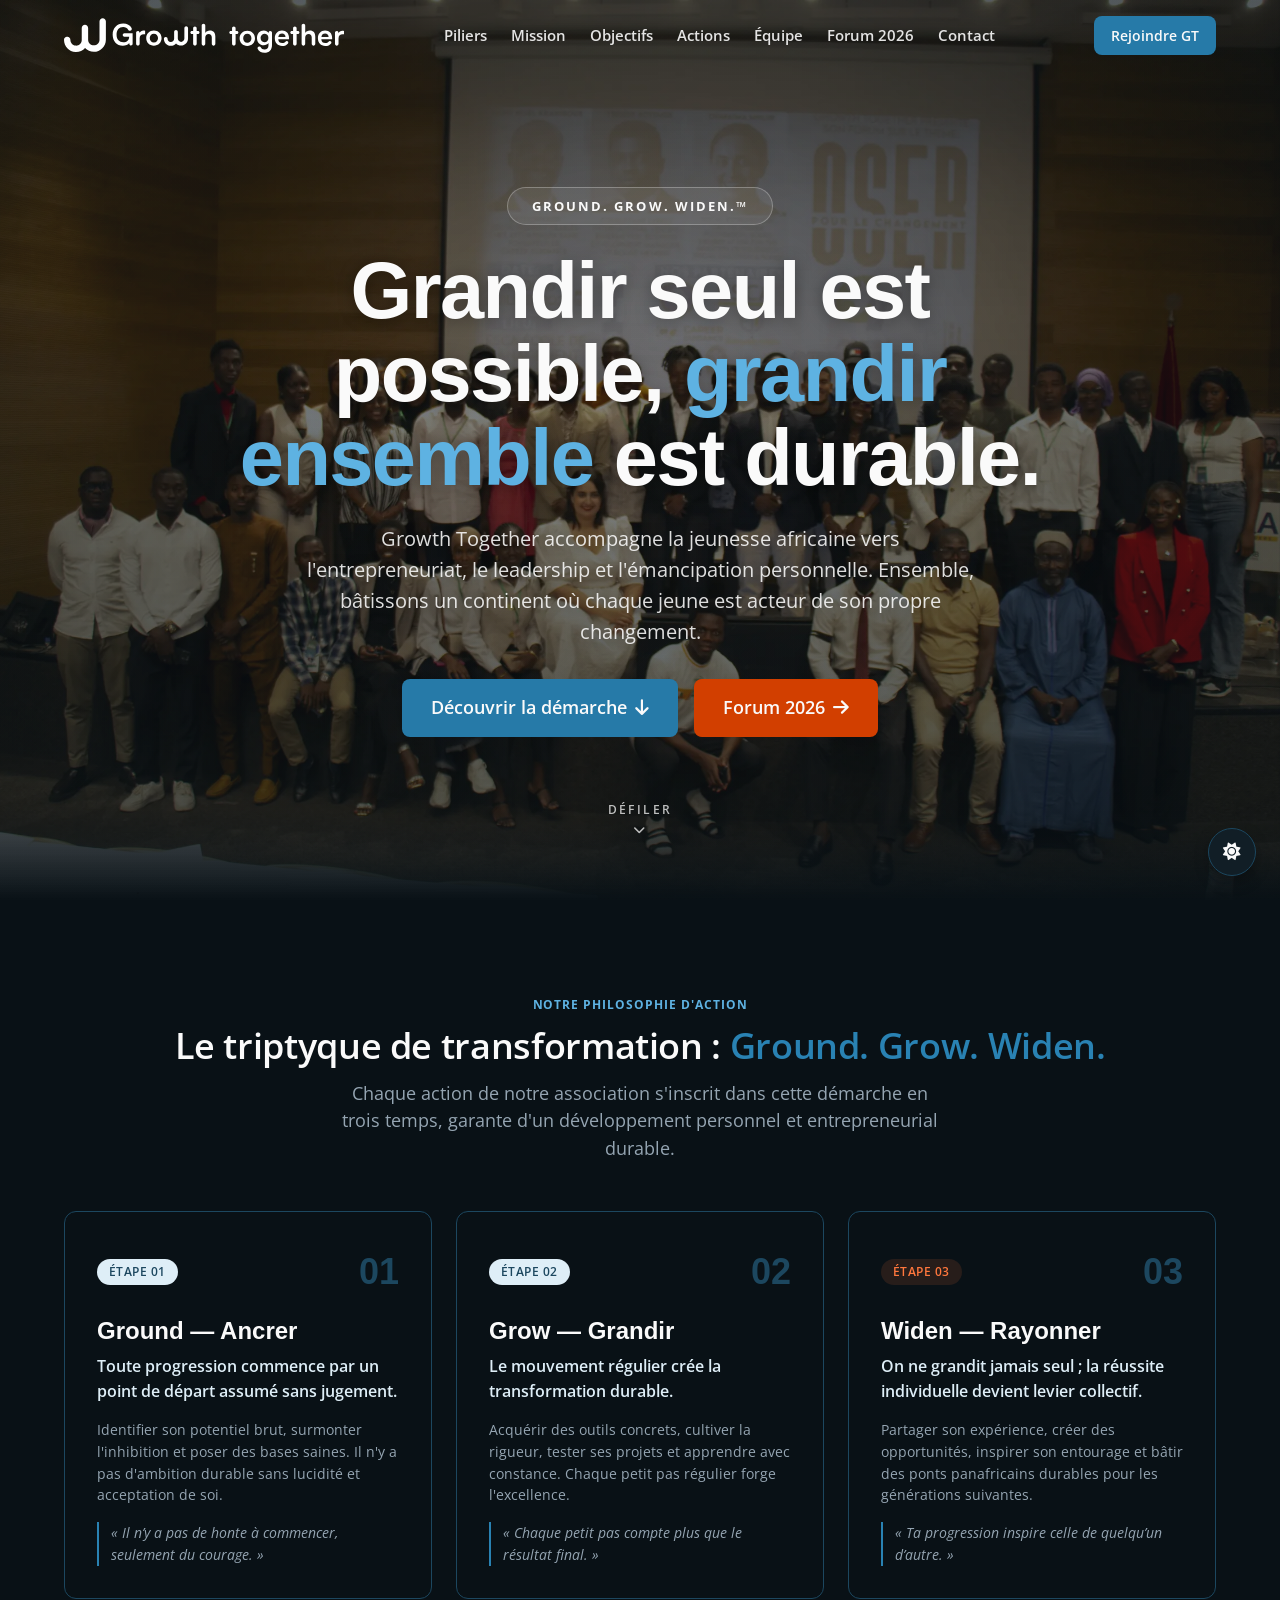
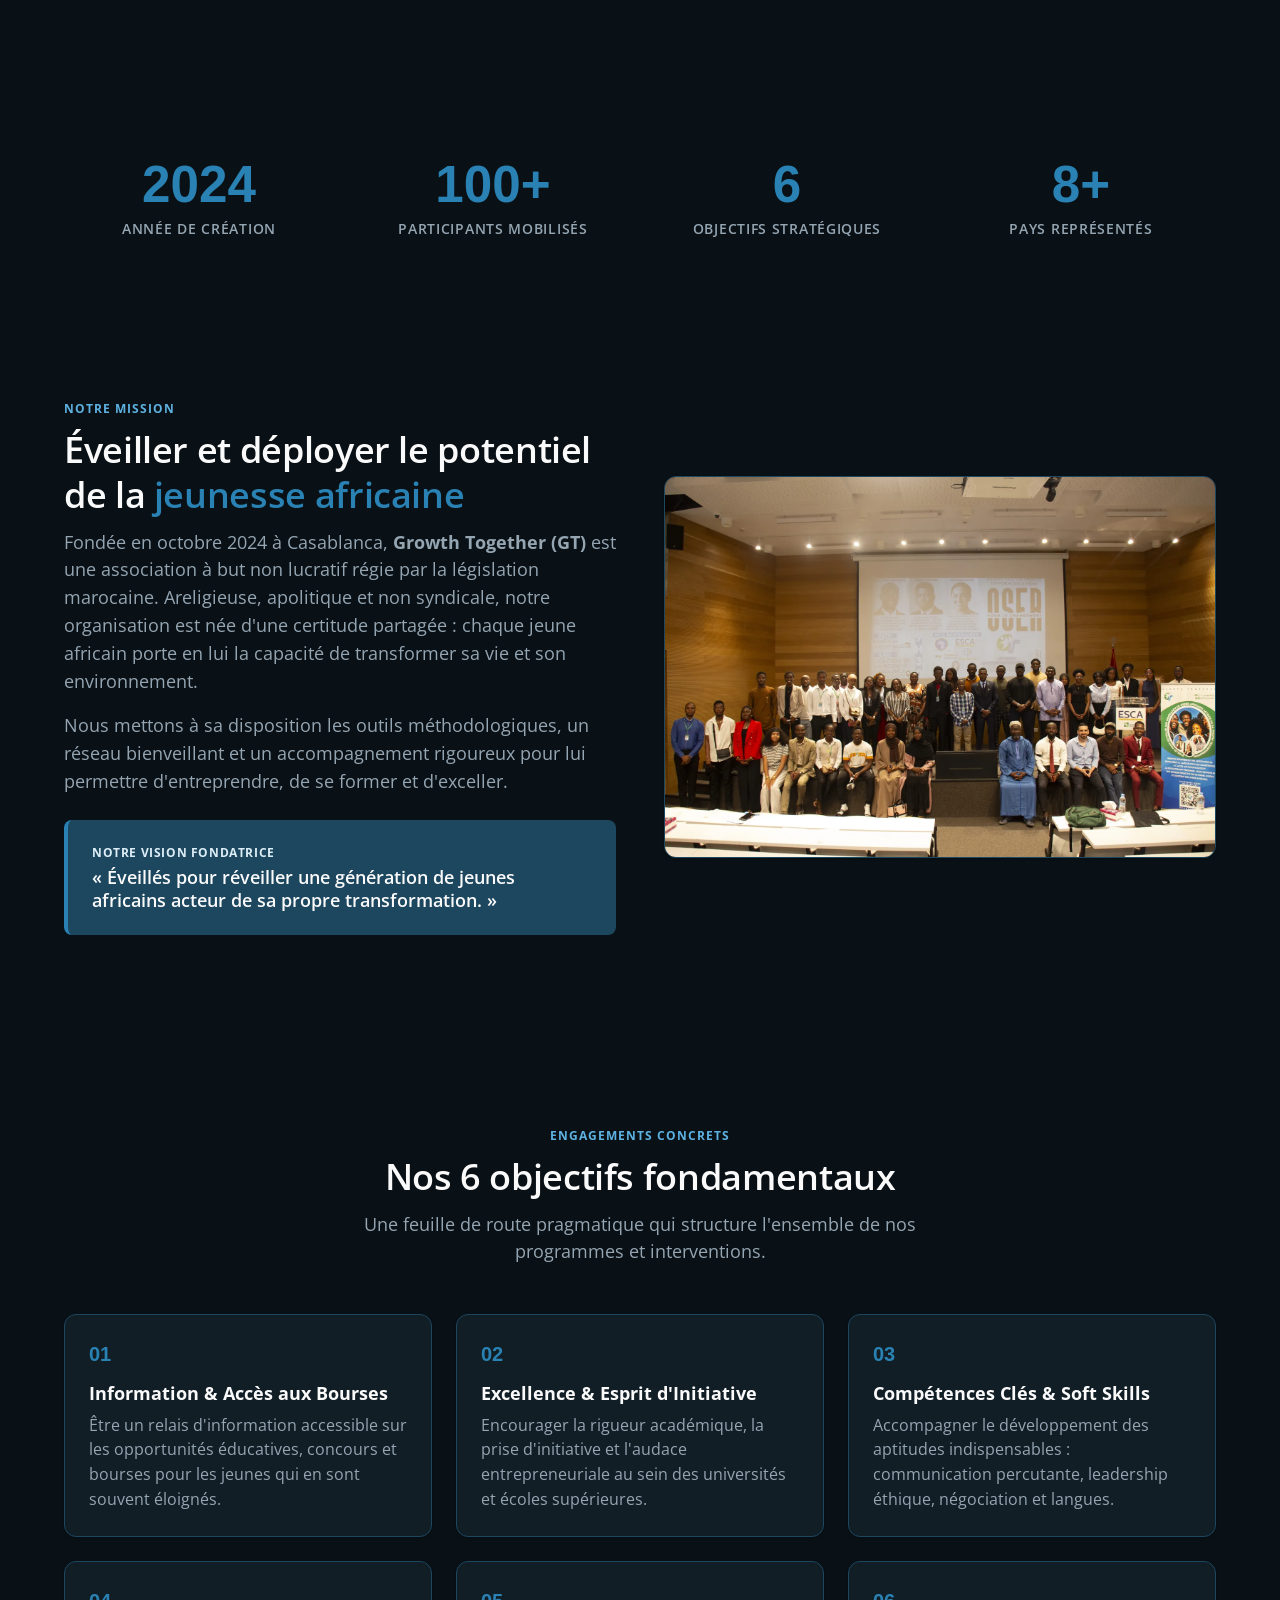
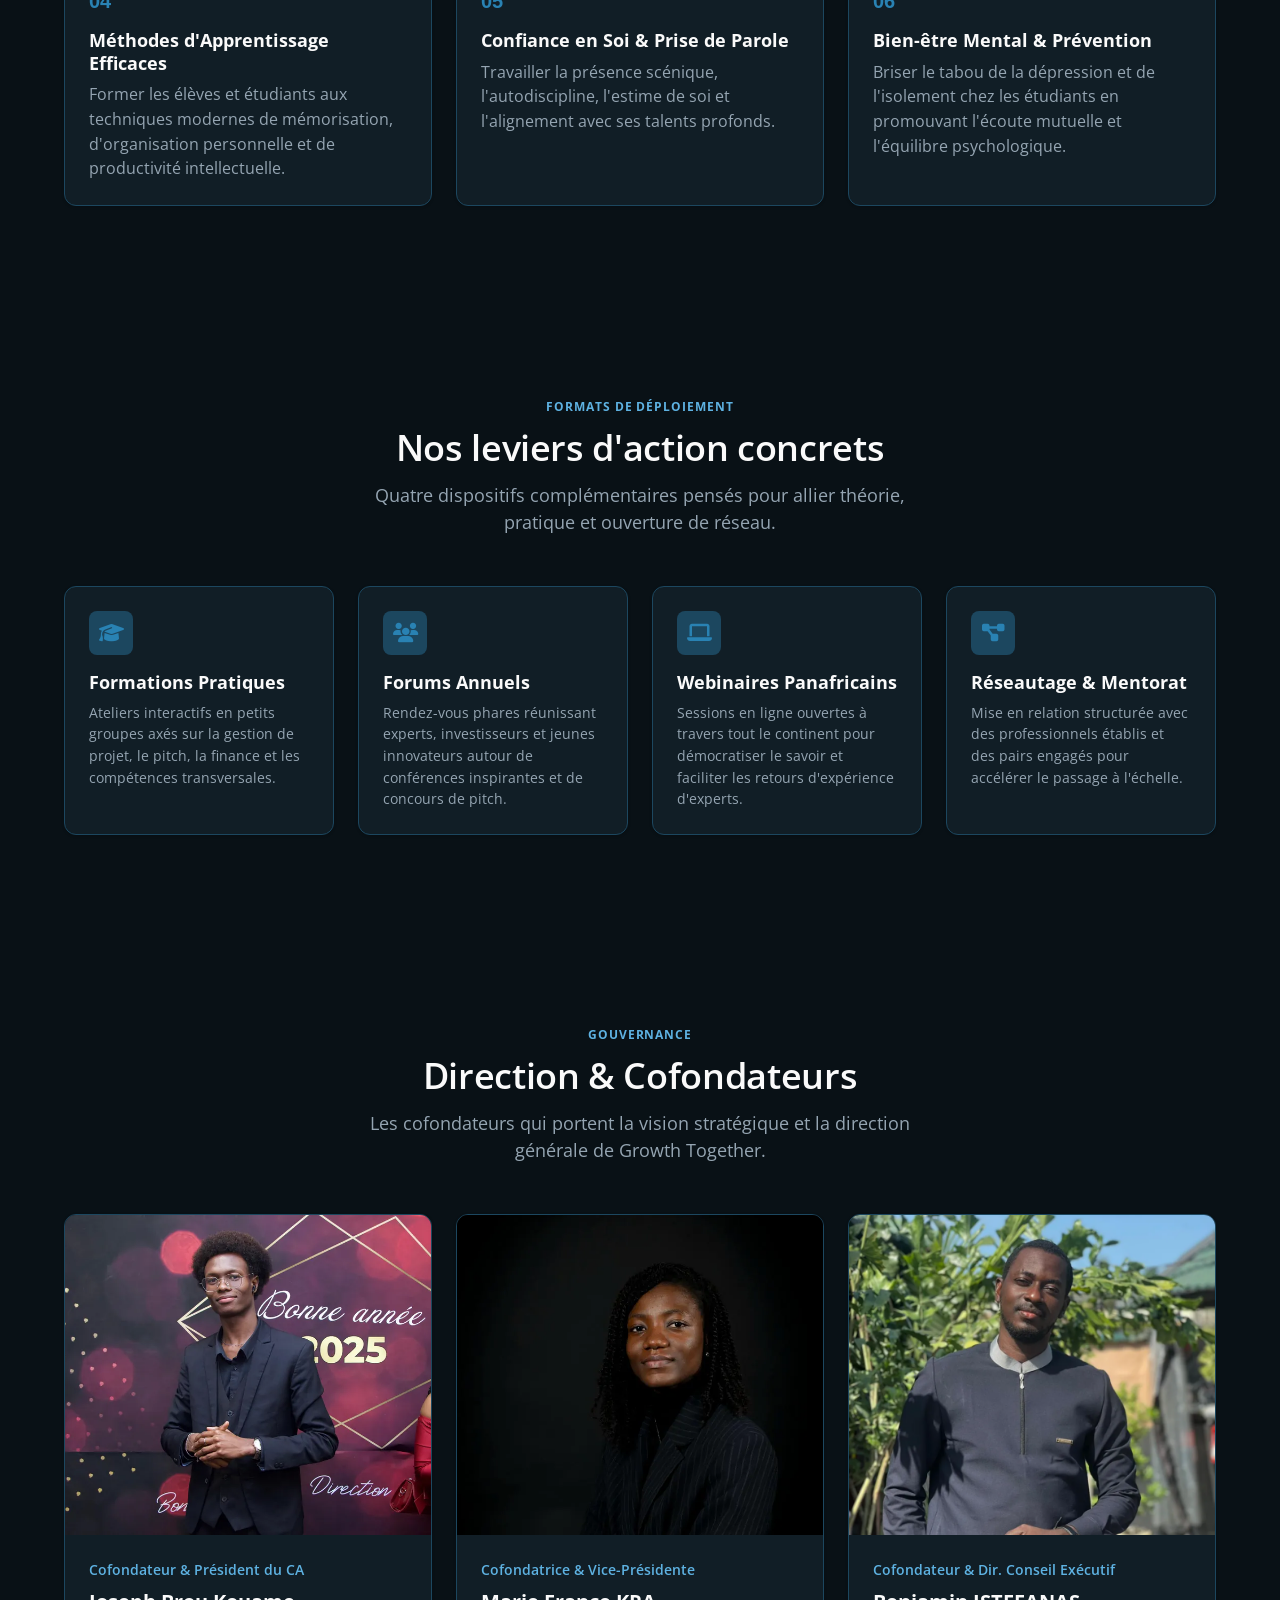
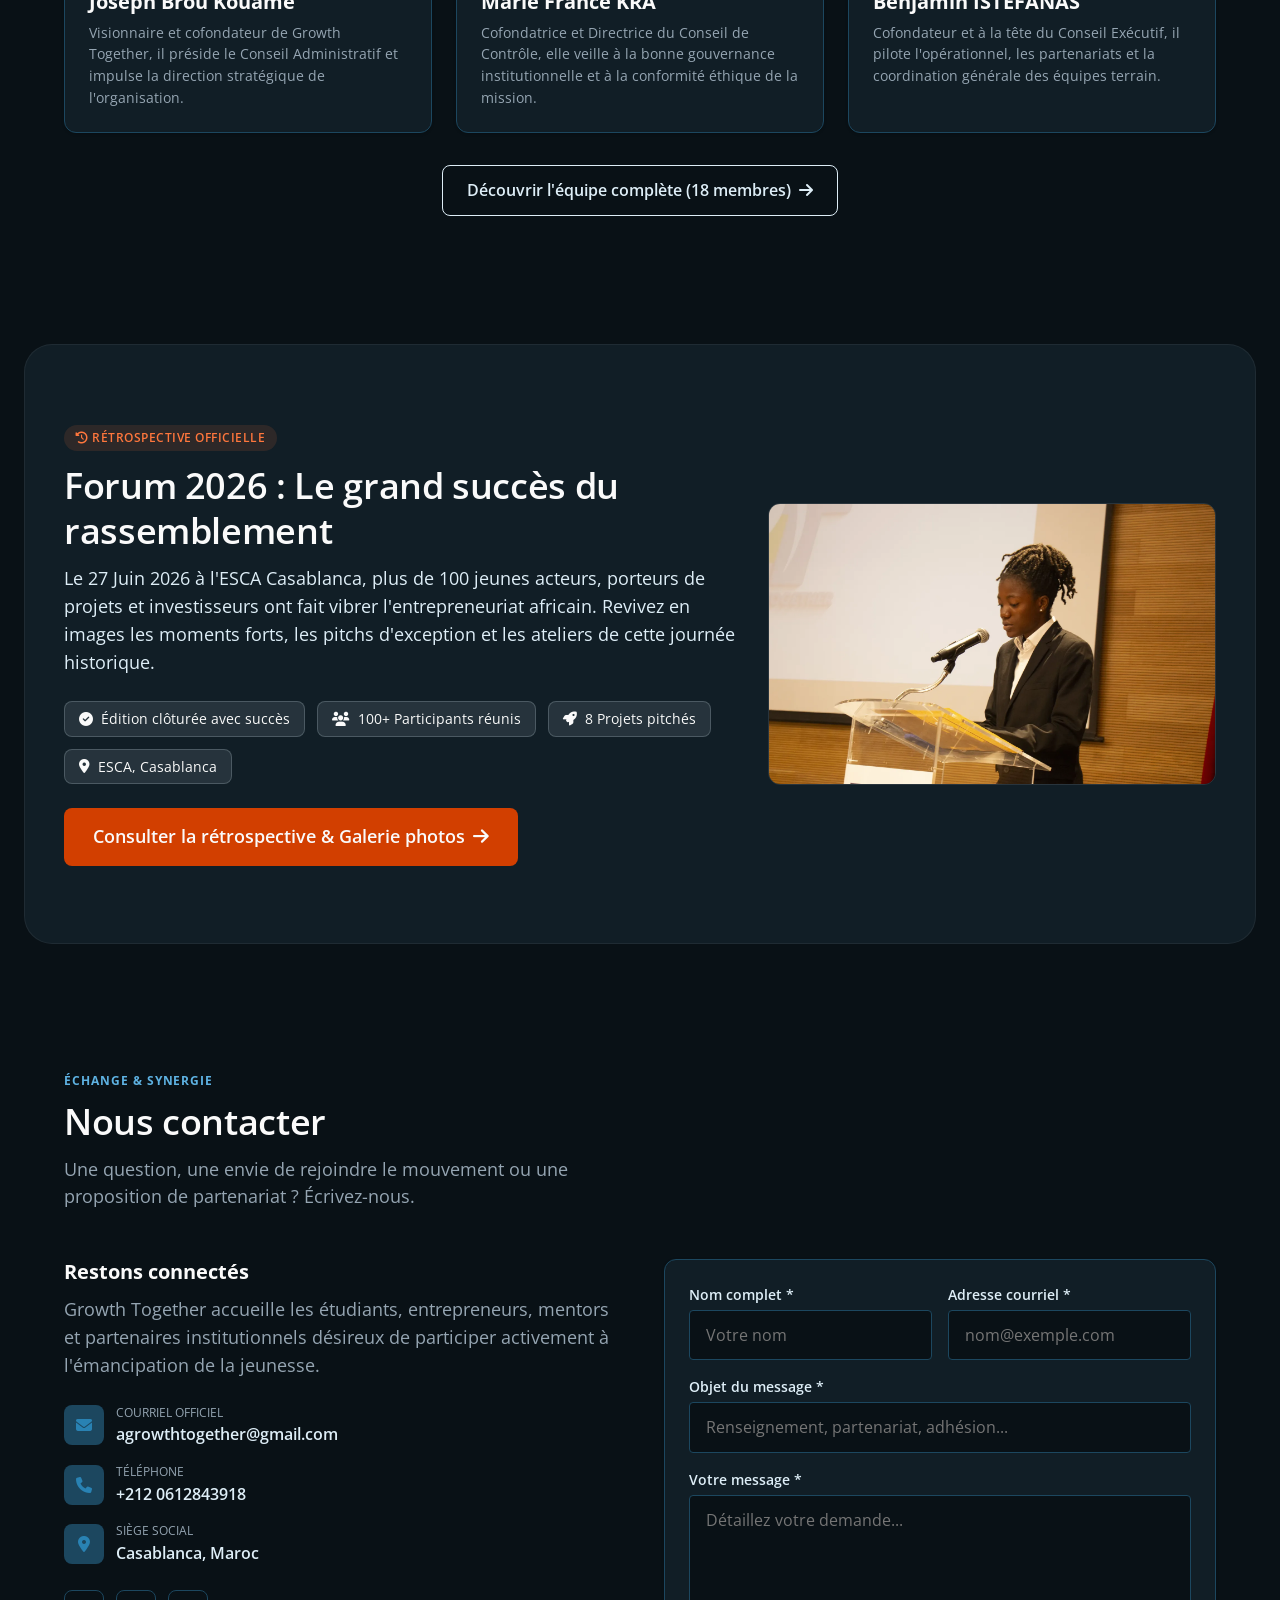
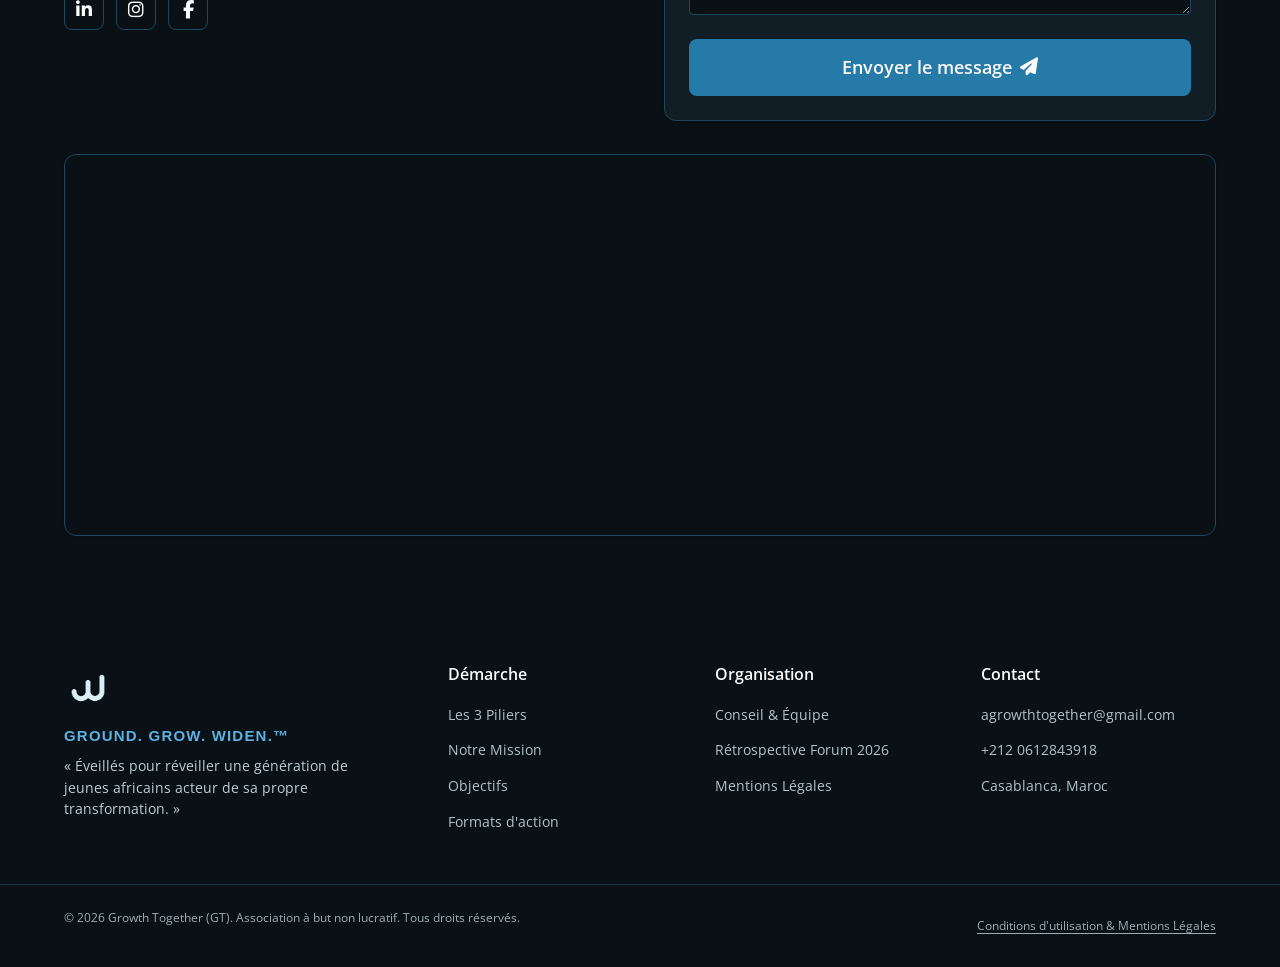
==== commit 2ea7f1ae: "Annule la direction artistique du skill frontend-design Retour à l'état précédent (étiquette avant-f" ====
--- a/index.html
+++ b/index.html
@@ -34,7 +34,7 @@
   <link rel="stylesheet" href="https://cdnjs.cloudflare.com/ajax/libs/font-awesome/6.4.0/css/all.min.css">
 
   <!-- Stylesheets -->
-  <link rel="preload" as="image" href="assets/photos/forum/hero-forum-1200.webp" imagesrcset="assets/photos/forum/hero-forum-1200.webp 1200w, assets/photos/forum/hero-forum-2400.webp 2400w" imagesizes="(min-width: 1101px) 40vw, 100vw">
+  <link rel="preload" as="image" href="assets/photos/forum/hero-forum-2400.webp" imagesrcset="assets/photos/forum/hero-forum-1200.webp 1200w, assets/photos/forum/hero-forum-2400.webp 2400w" imagesizes="100vw">
   <link rel="stylesheet" href="css/tokens.css">
   <link rel="stylesheet" href="css/style.css">
 
@@ -47,7 +47,7 @@
   </script>
 </head>
 
-<body>
+<body class="has-photo-hero">
   <!-- Lien d'évitement accessibilité (WCAG 2.1 AA) -->
   <a href="#main-content" class="sr-only-focusable">Aller au contenu principal</a>
 
@@ -84,42 +84,40 @@
   <main id="main-content">
     
     <!-- 1. Hero Section (Ground. Grow. Widen.) -->
-    <section class="hero-section hero-grow" id="hero">
-      <div class="container hero-grow-grid">
-        <!-- La devise devient l'image : chaque mot grandit -->
-        <p class="hero-mantra" lang="en" aria-label="Ground. Grow. Widen. : ancrer, grandir, rayonner">
-          <span class="mantra-line mantra-ground"><span class="mantra-word">Ground.</span></span>
-          <span class="mantra-line mantra-grow"><span class="mantra-word">Grow.</span></span>
-          <span class="mantra-line mantra-widen"><span class="mantra-word">Widen.</span></span>
-        </p>
-
-        <figure class="hero-frame">
-          <img src="assets/photos/forum/hero-forum-1200.webp"
-               srcset="assets/photos/forum/hero-forum-1200.webp 1200w, assets/photos/forum/hero-forum-2400.webp 2400w"
-               sizes="(min-width: 1101px) 40vw, 100vw"
-               alt="Les participants du Forum Growth Together 2026 réunis à l'ESCA Casablanca"
-               width="1200" height="800" fetchpriority="high" decoding="async">
-          <figcaption>Forum 2026, ESCA Casablanca</figcaption>
-        </figure>
-
-        <div class="hero-copy">
-          <h1 class="hero-title">Grandir seul est possible, grandir ensemble est durable.</h1>
+    <section class="hero-section hero-full" id="hero">
+      <!-- Photo de groupe du Forum 2026, en fond plein écran -->
+      <div class="hero-media" aria-hidden="true">
+        <img src="assets/photos/forum/hero-forum-2400.webp"
+             srcset="assets/photos/forum/hero-forum-1200.webp 1200w, assets/photos/forum/hero-forum-2400.webp 2400w"
+             sizes="100vw" alt="" width="2400" height="1600" fetchpriority="high" decoding="async">
+      </div>
+
+      <div class="container hero-full-inner">
+        <div class="hero-content reveal">
+          <span class="hero-pill">Ground. Grow. Widen.™</span>
+          <h1 class="hero-title">Grandir seul est possible, <span class="hero-title-accent">grandir ensemble</span> est durable.</h1>
           <p class="hero-description">
-            Growth Together accompagne la jeunesse africaine vers l'entrepreneuriat, le leadership et l'émancipation personnelle, depuis Casablanca.
+            Growth Together accompagne la jeunesse africaine vers l'entrepreneuriat, le leadership et l'émancipation personnelle. Ensemble, bâtissons un continent où chaque jeune est acteur de son propre changement.
           </p>
           <div class="hero-actions">
-            <a href="#piliers" class="btn btn-primary btn-lg">Découvrir notre démarche</a>
-            <a href="forum/index.html" class="btn btn-accent btn-lg">Voir le Forum 2026</a>
-          </div>
-        </div>
-      </div>
+            <a href="#piliers" class="btn btn-primary btn-lg">Découvrir la démarche <i class="fas fa-arrow-down" aria-hidden="true"></i></a>
+            <a href="forum/index.html" class="btn btn-accent btn-lg">Forum 2026 <i class="fas fa-arrow-right" aria-hidden="true"></i></a>
+          </div>
+        </div>
+      </div>
+
+      <a href="#piliers" class="hero-scroll" aria-label="Défiler vers la suite de la page">
+        <span>Défiler</span>
+        <i class="fas fa-chevron-down" aria-hidden="true"></i>
+      </a>
     </section>
 
     <!-- 2. Framework des 3 Piliers (Ground, Grow, Widen) -->
     <section class="pillars-section" id="piliers">
       <div class="container">
         <div class="section-header text-center reveal">
-          <h2 class="section-title">Trois temps pour grandir</h2>
+          <span class="section-tag">Notre Philosophie d'Action</span>
+          <h2 class="section-title">Le triptyque de transformation : <span class="text-elan">Ground. Grow. Widen.</span></h2>
           <p class="section-subtitle text-center">
             Chaque action de notre association s'inscrit dans cette démarche en trois temps, garante d'un développement personnel et entrepreneurial durable.
           </p>
@@ -129,9 +127,10 @@
           <!-- Pilier 1 : Ground -->
           <article class="pillar-card reveal reveal-delay-1">
             <div class="pillar-header">
+              <span class="badge badge-pillar">Étape 01</span>
               <span class="pillar-step">01</span>
             </div>
-            <h3 class="pillar-name"><span lang="en">Ground</span> <span class="pillar-verb">ancrer</span></h3>
+            <h3 class="pillar-name">Ground — Ancrer</h3>
             <p class="pillar-principle">Toute progression commence par un point de départ assumé sans jugement.</p>
             <p class="text-muted" style="font-size: var(--gt-text-sm);">
               Identifier son potentiel brut, surmonter l'inhibition et poser des bases saines. Il n'y a pas d'ambition durable sans lucidité et acceptation de soi.
@@ -144,9 +143,10 @@
           <!-- Pilier 2 : Grow -->
           <article class="pillar-card reveal reveal-delay-2">
             <div class="pillar-header">
+              <span class="badge badge-pillar">Étape 02</span>
               <span class="pillar-step">02</span>
             </div>
-            <h3 class="pillar-name"><span lang="en">Grow</span> <span class="pillar-verb">grandir</span></h3>
+            <h3 class="pillar-name">Grow — Grandir</h3>
             <p class="pillar-principle">Le mouvement régulier crée la transformation durable.</p>
             <p class="text-muted" style="font-size: var(--gt-text-sm);">
               Acquérir des outils concrets, cultiver la rigueur, tester ses projets et apprendre avec constance. Chaque petit pas régulier forge l'excellence.
@@ -159,9 +159,10 @@
           <!-- Pilier 3 : Widen -->
           <article class="pillar-card reveal reveal-delay-3">
             <div class="pillar-header">
+              <span class="badge badge-accent">Étape 03</span>
               <span class="pillar-step">03</span>
             </div>
-            <h3 class="pillar-name"><span lang="en">Widen</span> <span class="pillar-verb">rayonner</span></h3>
+            <h3 class="pillar-name">Widen — Rayonner</h3>
             <p class="pillar-principle">On ne grandit jamais seul ; la réussite individuelle devient levier collectif.</p>
             <p class="text-muted" style="font-size: var(--gt-text-sm);">
               Partager son expérience, créer des opportunités, inspirer son entourage et bâtir des ponts panafricains durables pour les générations suivantes.
@@ -175,11 +176,26 @@
     </section>
 
     <!-- 3. Chiffres Clés / Impact (avec Compteurs Animés) -->
-    <section class="stats-section" aria-label="Growth Together en chiffres">
-      <div class="container">
-        <p class="stats-statement">
-          Depuis <strong>octobre 2024</strong>, plus de <strong>100 jeunes</strong> venus de <strong>8 pays</strong> ont rejoint le mouvement autour de <strong>6 objectifs</strong> communs.
-        </p>
+    <section class="stats-section" aria-label="Chiffres clés et impact">
+      <div class="container">
+        <div class="stats-grid">
+          <div class="stat-item reveal">
+            <div class="stat-number counter-animated" data-target="2024">2024</div>
+            <div class="stat-label">Année de création</div>
+          </div>
+          <div class="stat-item reveal reveal-delay-1">
+            <div class="stat-number counter-animated" data-target="100" data-suffix="+">100+</div>
+            <div class="stat-label">Participants mobilisés</div>
+          </div>
+          <div class="stat-item reveal reveal-delay-2">
+            <div class="stat-number counter-animated" data-target="6">6</div>
+            <div class="stat-label">Objectifs stratégiques</div>
+          </div>
+          <div class="stat-item reveal reveal-delay-3">
+            <div class="stat-number counter-animated" data-target="8" data-suffix="+">8+</div>
+            <div class="stat-label">Pays représentés</div>
+          </div>
+        </div>
       </div>
     </section>
 
@@ -188,7 +204,8 @@
       <div class="container">
         <div class="mission-grid">
           <div class="mission-text reveal">
-            <h2 class="section-title">Éveiller et déployer le potentiel de la jeunesse africaine</h2>
+            <span class="section-tag">Notre Mission</span>
+            <h2 class="section-title">Éveiller et déployer le potentiel de la <span class="text-elan">jeunesse africaine</span></h2>
             <p>
               Fondée en octobre 2024 à Casablanca, <strong>Growth Together (GT)</strong> est une association à but non lucratif régie par la législation marocaine. Areligieuse, apolitique et non syndicale, notre organisation est née d'une certitude partagée : chaque jeune africain porte en lui la capacité de transformer sa vie et son environnement.
             </p>
@@ -217,40 +234,47 @@
     <section class="objectives-section" id="objectifs">
       <div class="container">
         <div class="section-header text-center reveal">
-          <h2 class="section-title">Nos six objectifs</h2>
+          <span class="section-tag">Engagements Concrets</span>
+          <h2 class="section-title">Nos 6 objectifs fondamentaux</h2>
           <p class="section-subtitle text-center">
             Une feuille de route pragmatique qui structure l'ensemble de nos programmes et interventions.
           </p>
         </div>
 
         <div class="objectives-grid">
-          <article class="objective-card reveal">
-            <h3>Informer sur les bourses et les opportunités</h3>
+          <article class="gt-card objective-card reveal">
+            <span class="objective-number">01</span>
+            <h3>Information & Accès aux Bourses</h3>
             <p>Être un relais d'information accessible sur les opportunités éducatives, concours et bourses pour les jeunes qui en sont souvent éloignés.</p>
           </article>
 
-          <article class="objective-card reveal reveal-delay-1">
-            <h3>Cultiver l'excellence et l'esprit d'initiative</h3>
+          <article class="gt-card objective-card reveal reveal-delay-1">
+            <span class="objective-number">02</span>
+            <h3>Excellence & Esprit d'Initiative</h3>
             <p>Encourager la rigueur académique, la prise d'initiative et l'audace entrepreneuriale au sein des universités et écoles supérieures.</p>
           </article>
 
-          <article class="objective-card reveal reveal-delay-2">
-            <h3>Développer les compétences clés</h3>
+          <article class="gt-card objective-card reveal reveal-delay-2">
+            <span class="objective-number">03</span>
+            <h3>Compétences Clés & Soft Skills</h3>
             <p>Accompagner le développement des aptitudes indispensables : communication percutante, leadership éthique, négociation et langues.</p>
           </article>
 
-          <article class="objective-card reveal">
-            <h3>Transmettre des méthodes d'apprentissage efficaces</h3>
+          <article class="gt-card objective-card reveal">
+            <span class="objective-number">04</span>
+            <h3>Méthodes d'Apprentissage Efficaces</h3>
             <p>Former les élèves et étudiants aux techniques modernes de mémorisation, d'organisation personnelle et de productivité intellectuelle.</p>
           </article>
 
-          <article class="objective-card reveal reveal-delay-1">
-            <h3>Renforcer la confiance en soi et la prise de parole</h3>
+          <article class="gt-card objective-card reveal reveal-delay-1">
+            <span class="objective-number">05</span>
+            <h3>Confiance en Soi & Prise de Parole</h3>
             <p>Travailler la présence scénique, l'autodiscipline, l'estime de soi et l'alignement avec ses talents profonds.</p>
           </article>
 
-          <article class="objective-card reveal reveal-delay-2">
-            <h3>Prendre soin de la santé mentale</h3>
+          <article class="gt-card objective-card reveal reveal-delay-2">
+            <span class="objective-number">06</span>
+            <h3>Bien-être Mental & Prévention</h3>
             <p>Briser le tabou de la dépression et de l'isolement chez les étudiants en promouvant l'écoute mutuelle et l'équilibre psychologique.</p>
           </article>
         </div>
@@ -261,6 +285,7 @@
     <section class="actions-section" id="actions">
       <div class="container">
         <div class="section-header text-center reveal">
+          <span class="section-tag">Formats de Déploiement</span>
           <h2 class="section-title">Nos leviers d'action concrets</h2>
           <p class="section-subtitle text-center">
             Quatre dispositifs complémentaires pensés pour allier théorie, pratique et ouverture de réseau.
@@ -307,6 +332,7 @@
     <section class="founders-section" id="direction">
       <div class="container">
         <div class="section-header text-center reveal">
+          <span class="section-tag">Gouvernance</span>
           <h2 class="section-title">Direction & Cofondateurs</h2>
           <p class="section-subtitle text-center">
             Les cofondateurs qui portent la vision stratégique et la direction générale de Growth Together.
@@ -362,7 +388,7 @@
 
         <div class="text-center reveal" style="margin-top: var(--gt-space-8);">
           <a href="pages/membres-ag.html" class="btn btn-secondary">
-            Découvrir l'équipe complète (18 membres)
+            Découvrir l'équipe complète (18 membres) <i class="fas fa-arrow-right" aria-hidden="true"></i>
           </a>
         </div>
       </div>
@@ -373,6 +399,7 @@
       <div class="container">
         <div class="forum-highlight-card reveal">
           <div class="forum-highlight-content">
+            <span class="badge badge-accent"><i class="fas fa-history" aria-hidden="true"></i> Rétrospective Officielle</span>
             <h2 style="margin-top: var(--gt-space-3);">Forum 2026 : Le grand succès du rassemblement</h2>
             <p>
               Le 27 Juin 2026 à l'ESCA Casablanca, plus de 100 jeunes acteurs, porteurs de projets et investisseurs ont fait vibrer l'entrepreneuriat africain. Revivez en images les moments forts, les pitchs d'exception et les ateliers de cette journée historique.
@@ -387,7 +414,7 @@
 
             <div style="display: flex; gap: var(--gt-space-4); flex-wrap: wrap;">
               <a href="forum/index.html" class="btn btn-accent btn-lg">
-                Consulter la rétrospective & Galerie photos
+                Consulter la rétrospective & Galerie photos <i class="fas fa-arrow-right" aria-hidden="true"></i>
               </a>
             </div>
           </div>
@@ -405,6 +432,7 @@
     <section class="contact-section" id="contact">
       <div class="container">
         <div class="section-header reveal">
+          <span class="section-tag">Échange & Synergie</span>
           <h2 class="section-title">Nous contacter</h2>
           <p class="section-subtitle">
             Une question, une envie de rejoindre le mouvement ou une proposition de partenariat ? Écrivez-nous.
--- a/css/style.css
+++ b/css/style.css
@@ -1770,319 +1770,213 @@
 }
 
 /* ==========================================================================
-   HERO « GROUND. GROW. WIDEN. »
-   La devise est l'image : chaque mot est plus grand, plus large et plus
-   intense que le précédent. La photo du Forum s'ouvre en s'élargissant.
-   C'est le seul mouvement automatique de la page.
+   HERO PLEIN ÉCRAN (page d'accueil)
+   Photo de groupe en fond, voile sombre, texte centré, fondu vers la page.
+   Le hero reste sombre dans les deux thèmes, comme une couverture.
    ========================================================================== */
-main > section.hero-section.hero-grow {
-  display: flex;
-  align-items: center;
-  min-height: calc(100vh - var(--gt-header-height));
-  min-height: calc(100svh - var(--gt-header-height));
-  padding-top: clamp(2.5rem, 7vh, 5rem);
-  padding-bottom: clamp(3rem, 9vh, 6rem);
-  background-color: transparent;
-  overflow: visible;
-}
-
-.hero-grow-grid {
-  display: grid;
-  grid-template-columns: minmax(0, 1.3fr) minmax(0, 0.7fr);
-  grid-template-areas:
-    "mantra frame"
-    "copy   frame";
-  column-gap: clamp(2rem, 5vw, 5rem);
-  row-gap: clamp(2rem, 5vh, 3.5rem);
-  align-items: end;
+main > section.hero-section.hero-full {
+  position: relative;
+  min-height: 100vh;
+  min-height: 100svh;
+  margin-top: calc(-1 * var(--gt-header-height)); /* passe sous le menu transparent */
+  padding: calc(var(--gt-header-height) + var(--gt-space-12)) 0 var(--gt-space-24);
+  display: flex;
+  align-items: center;
+  overflow: hidden;
+  background-color: var(--gt-color-nuit-profonde);
+  color: var(--gt-color-blanc-neutre);
+  isolation: isolate;
+}
+
+.hero-media {
+  position: absolute;
+  inset: 0;
+  z-index: -2;
+}
+
+.hero-media img {
   width: 100%;
-}
-
-/* La devise */
-.hero-mantra {
-  grid-area: mantra;
-  margin: 0;
-  font-family: var(--gt-font-display);
+  height: 100%;
+  object-fit: cover;
+  object-position: center 40%;
+  transform: scale(1.04);
+  animation: hero-drift 18s ease-out forwards;
+}
+
+@keyframes hero-drift {
+  to { transform: scale(1); }
+}
+
+/* Voile : assez sombre pour lire le texte, puis fondu vers le fond de la page */
+.hero-full::after {
+  content: "";
+  position: absolute;
+  inset: 0;
+  z-index: -1;
+  background:
+    radial-gradient(ellipse at 50% 45%, rgba(9, 17, 22, 0) 0%, rgba(9, 17, 22, 0.35) 80%),
+    linear-gradient(180deg,
+      rgba(9, 17, 22, 0.55) 0%,
+      rgba(9, 17, 22, 0.48) 35%,
+      rgba(9, 17, 22, 0.6) 90%,
+      var(--gt-bg-page) 100%);
+}
+
+.hero-full-inner {
+  position: relative;
+  width: 100%;
+}
+
+.hero-full .hero-content {
+  max-width: 900px;
+  margin: 0 auto;
+  text-align: center;
+  display: flex;
+  flex-direction: column;
+  align-items: center;
+}
+
+.hero-pill {
+  display: inline-block;
+  padding: var(--gt-space-2) var(--gt-space-6);
+  margin-bottom: var(--gt-space-6);
+  border: 1px solid rgba(250, 250, 250, 0.28);
+  border-radius: var(--gt-radius-full);
+  background-color: rgba(250, 250, 250, 0.08);
+  backdrop-filter: blur(6px);
+  -webkit-backdrop-filter: blur(6px);
+  font-size: 0.8125rem;
   font-weight: var(--gt-font-weight-bold);
-  line-height: 0.95;
-}
-
-.mantra-line {
-  display: block;
-  white-space: nowrap;
-}
-
-.mantra-word {
-  display: inline-block;
-}
-
-
-
-.mantra-ground .mantra-word {
-  font-size: clamp(2.75rem, 5.4vw, 5rem);
-  letter-spacing: -0.045em;
-  color: var(--gt-text-muted);
-}
-
-.mantra-grow .mantra-word {
-  font-size: clamp(3.5rem, 7.4vw, 7rem);
-  letter-spacing: -0.025em;
-  color: var(--gt-text-secondary);
-}
-
-.mantra-widen .mantra-word {
-  font-size: clamp(4.5rem, 10.2vw, 9.75rem);
-  letter-spacing: 0.015em; /* le mot s'élargit littéralement */
-  color: var(--gt-text-primary);
-}
-
-
-/* La photo */
-.hero-frame {
-  grid-area: frame;
-  align-self: stretch;
+  letter-spacing: 0.16em;
+  text-transform: uppercase;
+  color: var(--gt-color-blanc-neutre);
+}
+
+.hero-full .hero-title {
+  font-size: clamp(2.5rem, 6.2vw, 5rem);
+  line-height: 1.05;
+  color: var(--gt-color-blanc-neutre);
+  margin-bottom: var(--gt-space-6);
+  text-wrap: balance;
+}
+
+.hero-title-accent {
+  color: #5EB2E2; /* bleu élan clair, lisible sur la photo */
+}
+
+.hero-full .hero-description {
+  font-size: clamp(1.0625rem, 1.6vw, 1.25rem);
+  color: rgba(250, 250, 250, 0.88);
+  max-width: 62ch;
+  margin: 0 auto var(--gt-space-8);
+}
+
+.hero-full .hero-actions {
+  justify-content: center;
+}
+
+.hero-full .hero-title,
+.hero-full .hero-description {
+  text-shadow: 0 2px 16px rgba(0, 0, 0, 0.35);
+}
+
+/* Indicateur de défilement */
+.hero-scroll {
+  position: absolute;
+  left: 50%;
+  bottom: var(--gt-space-16);
+  transform: translateX(-50%);
   display: flex;
   flex-direction: column;
-  gap: var(--gt-space-3);
-  margin: 0;
-}
-
-.hero-frame img {
-  flex: 1;
-  width: 100%;
-  min-height: 420px;
-  object-fit: cover;
-  object-position: 50% 42%;
-  border-radius: 20px;
-  background-color: var(--gt-bg-muted);
-}
-
-.hero-frame figcaption {
-  font-size: var(--gt-text-sm);
-  color: var(--gt-text-muted);
-}
-
-/* Le texte */
-.hero-copy {
-  grid-area: copy;
-}
-
-main > section.hero-grow .hero-title {
-  font-family: var(--gt-font-display);
-  font-size: clamp(1.375rem, 2.1vw, 1.875rem);
-  font-weight: 500;
-  line-height: 1.3;
-  letter-spacing: -0.01em;
-  max-width: 26ch;
-  margin: 0 0 var(--gt-space-4);
-  color: var(--gt-text-primary);
-}
-
-main > section.hero-grow .hero-description {
-  max-width: 52ch;
-  margin: 0 0 var(--gt-space-8);
-  color: var(--gt-text-muted);
-}
-
-/* Séquence d'ouverture : les mots montent l'un après l'autre, puis la photo s'élargit */
-@media (prefers-reduced-motion: no-preference) {
-  .mantra-line {
-    animation: mantra-rise 0.7s cubic-bezier(0.2, 0.7, 0.2, 1) both;
-  }
-  .mantra-ground { animation-delay: 0.05s; }
-  .mantra-grow   { animation-delay: 0.2s; }
-  .mantra-widen  { animation-delay: 0.35s; }
-
-  .hero-frame img {
-    animation: frame-widen 1.3s cubic-bezier(0.65, 0, 0.35, 1) 0.45s both;
-  }
-
-  .hero-copy,
-  .hero-frame figcaption {
-    animation: copy-in 0.6s ease-out 0.9s both;
-  }
-}
-
-@keyframes mantra-rise {
-  from { opacity: 0; transform: translateY(0.3em); }
-  to   { opacity: 1; transform: none; }
-}
-
-@keyframes frame-widen {
-  from { clip-path: inset(0 44% 0 44% round 20px); }
-  to   { clip-path: inset(0 0 0 0 round 20px); }
-}
-
-@keyframes copy-in {
-  from { opacity: 0; }
-  to   { opacity: 1; }
-}
-
-@media (max-width: 1100px) {
-  .hero-grow-grid {
-    grid-template-columns: minmax(0, 1fr);
-    grid-template-areas:
-      "mantra"
-      "frame"
-      "copy";
-    align-items: start;
-  }
-
-  .hero-frame img {
-    min-height: 0;
-    aspect-ratio: 16 / 10;
-    flex: none;
-  }
-
-  .mantra-ground .mantra-word { font-size: clamp(2.5rem, 10vw, 4.5rem); }
-  .mantra-grow .mantra-word   { font-size: clamp(3.1rem, 13vw, 6rem); }
-  .mantra-widen .mantra-word  { font-size: clamp(3.9rem, 17vw, 8.25rem); }
+  align-items: center;
+  gap: var(--gt-space-1);
+  font-size: 0.75rem;
+  font-weight: var(--gt-font-weight-semibold);
+  letter-spacing: 0.2em;
+  text-transform: uppercase;
+  color: rgba(250, 250, 250, 0.75);
+  text-decoration: none;
+}
+
+.hero-scroll i {
+  animation: hero-bounce 2s ease-in-out infinite;
+}
+
+.hero-scroll:hover {
+  color: var(--gt-color-blanc-neutre);
+}
+
+@keyframes hero-bounce {
+  0%, 100% { transform: translateY(0); }
+  50% { transform: translateY(6px); }
+}
+
+@media (prefers-reduced-motion: reduce) {
+  .hero-media img,
+  .hero-scroll i {
+    animation: none;
+    transform: none;
+  }
 }
 
 @media (max-width: 640px) {
-  main > section.hero-section.hero-grow {
-    min-height: 0;
-  }
-
-  .mantra-ground .mantra-word { font-size: 14vw; }
-  .mantra-grow .mantra-word   { font-size: 18.5vw; }
-  .mantra-widen .mantra-word  { font-size: 23.5vw; }
-
-  .hero-grow .hero-actions {
+  main > section.hero-section.hero-full {
+    padding-bottom: var(--gt-space-20);
+  }
+
+  .hero-pill {
+    font-size: 0.6875rem;
+    letter-spacing: 0.12em;
+  }
+
+  .hero-full .hero-actions {
     flex-direction: column;
     align-items: stretch;
+    width: 100%;
+    max-width: 320px;
+  }
+
+  .hero-scroll {
+    bottom: var(--gt-space-12);
   }
 }
 
 /* ==========================================================================
-   SOBRIÉTÉ : un seul moment animé (le hero), pas d'étiquettes en capitales,
-   pas d'effet de survol sur ce qui n'est pas cliquable.
+   MENU TRANSPARENT SUR LA PHOTO (accueil), opaque dès qu'on défile
    ========================================================================== */
-
-/* Le contenu est là d'emblée : plus de fondu section par section */
-html .reveal {
-  opacity: 1;
-  transform: none;
-  transition: none;
-}
-
-/* Les étiquettes s'écrivent normalement */
-html .badge,
-html .hero-baseline,
-html .stat-label,
-html .vision-label,
-html .footer-baseline,
-html .event-meta-label,
-html .pitch-category,
-html .forum-stat-label,
-html .team-stat-label {
-  text-transform: none;
-  letter-spacing: 0;
-}
-
-/* Les cartes d'information ne bougent pas au survol */
-html .gt-card:hover,
-html .pillar-card:hover,
-html .director-card:hover,
-html .member-card:hover,
-html .event-meta-item:hover {
-  transform: none;
-}
-
-html .founder-card:hover .founder-img-wrapper img,
-html .member-card:hover .member-photo-wrapper img {
-  transform: none;
-}
-
-/* Nom des piliers : le mot de la devise, puis le verbe français */
-.pillar-name .pillar-verb {
-  display: block;
-  margin-top: var(--gt-space-1);
-  font-family: var(--gt-font-body);
-  font-size: var(--gt-text-base);
-  font-style: italic;
-  font-weight: 500;
-  letter-spacing: 0;
-  color: var(--gt-text-muted);
-}
-
-/* ==========================================================================
-   ACCUEIL : CHIFFRES EN UNE PHRASE
-   ========================================================================== */
-main > section.stats-section {
-  padding-top: clamp(2rem, 5vw, 3.5rem);
-  padding-bottom: clamp(2rem, 5vw, 3.5rem);
-}
-
-.stats-statement {
-  max-width: 34ch;
-  margin: 0;
-  font-family: var(--gt-font-display);
-  font-size: clamp(1.625rem, 3.4vw, 2.75rem);
-  font-weight: 500;
-  line-height: 1.25;
-  letter-spacing: -0.015em;
-  color: var(--gt-text-muted);
-  text-wrap: balance;
-}
-
-.stats-statement strong {
-  font-weight: var(--gt-font-weight-bold);
-  color: var(--gt-text-primary);
-}
-
-/* ==========================================================================
-   ACCUEIL : LES SIX OBJECTIFS EN LISTE (ce n'est pas une suite)
-   ========================================================================== */
-.objectives-grid {
-  column-gap: clamp(2rem, 4vw, 3.5rem);
-  row-gap: clamp(2rem, 4vw, 3rem);
-}
-
-.objective-card {
-  padding: 0;
-  background: none;
-  border: 0;
+.has-photo-hero .navbar {
+  transition: background-color var(--gt-duration-normal) var(--gt-ease-standard),
+              box-shadow var(--gt-duration-normal) var(--gt-ease-standard),
+              backdrop-filter var(--gt-duration-normal) var(--gt-ease-standard);
+}
+
+.has-photo-hero .navbar:not(.scrolled):not(:has(.nav-menu.is-open)) {
+  background-color: transparent;
+  backdrop-filter: none;
+  -webkit-backdrop-filter: none;
   box-shadow: none;
-}
-
-.objective-card h3 {
-  font-family: var(--gt-font-display);
-  font-size: var(--gt-text-xl);
-  font-weight: var(--gt-font-weight-bold);
-  line-height: 1.25;
-  letter-spacing: -0.01em;
-  margin-bottom: var(--gt-space-3);
-  color: var(--gt-text-primary);
-}
-
-.objective-card h3::before {
-  content: "";
-  display: block;
-  width: 2.5rem;
-  height: 3px;
-  margin-bottom: var(--gt-space-4);
-  border-radius: 2px;
-  background-color: var(--gt-interactive-primary);
-}
-
-.objective-card p {
-  max-width: 42ch;
-}
-
-/* ==========================================================================
-   ALIGNEMENT : les titres de section s'alignent à gauche, comme le hero
-   ========================================================================== */
-main .section-header.text-center,
-main .section-header .text-center {
-  text-align: left;
-}
-
-main .section-header .section-subtitle.text-center {
-  margin-left: 0;
-  margin-right: 0;
-}
-
-main .section-header {
-  max-width: 760px;
-}
+  border-bottom-color: transparent;
+}
+
+/* Logo en blanc sur la photo */
+.has-photo-hero .navbar:not(.scrolled):not(:has(.nav-menu.is-open)) .nav-logo-svg {
+  filter: brightness(0) invert(1);
+}
+
+/* Bouton ☰ en verre sur la photo */
+.has-photo-hero .navbar:not(.scrolled):not(:has(.nav-menu.is-open)) .hamburger {
+  background-color: rgba(250, 250, 250, 0.1);
+  border-color: rgba(250, 250, 250, 0.3);
+  color: var(--gt-color-blanc-neutre);
+}
+
+/* Liens en blanc quand le menu est affiché en ligne (grand écran) */
+@media (min-width: 1101px) {
+  .has-photo-hero .navbar:not(.scrolled) .nav-link {
+    color: rgba(250, 250, 250, 0.9);
+  }
+
+  .has-photo-hero .navbar:not(.scrolled) .nav-link:hover {
+    color: var(--gt-color-blanc-neutre);
+  }
+}
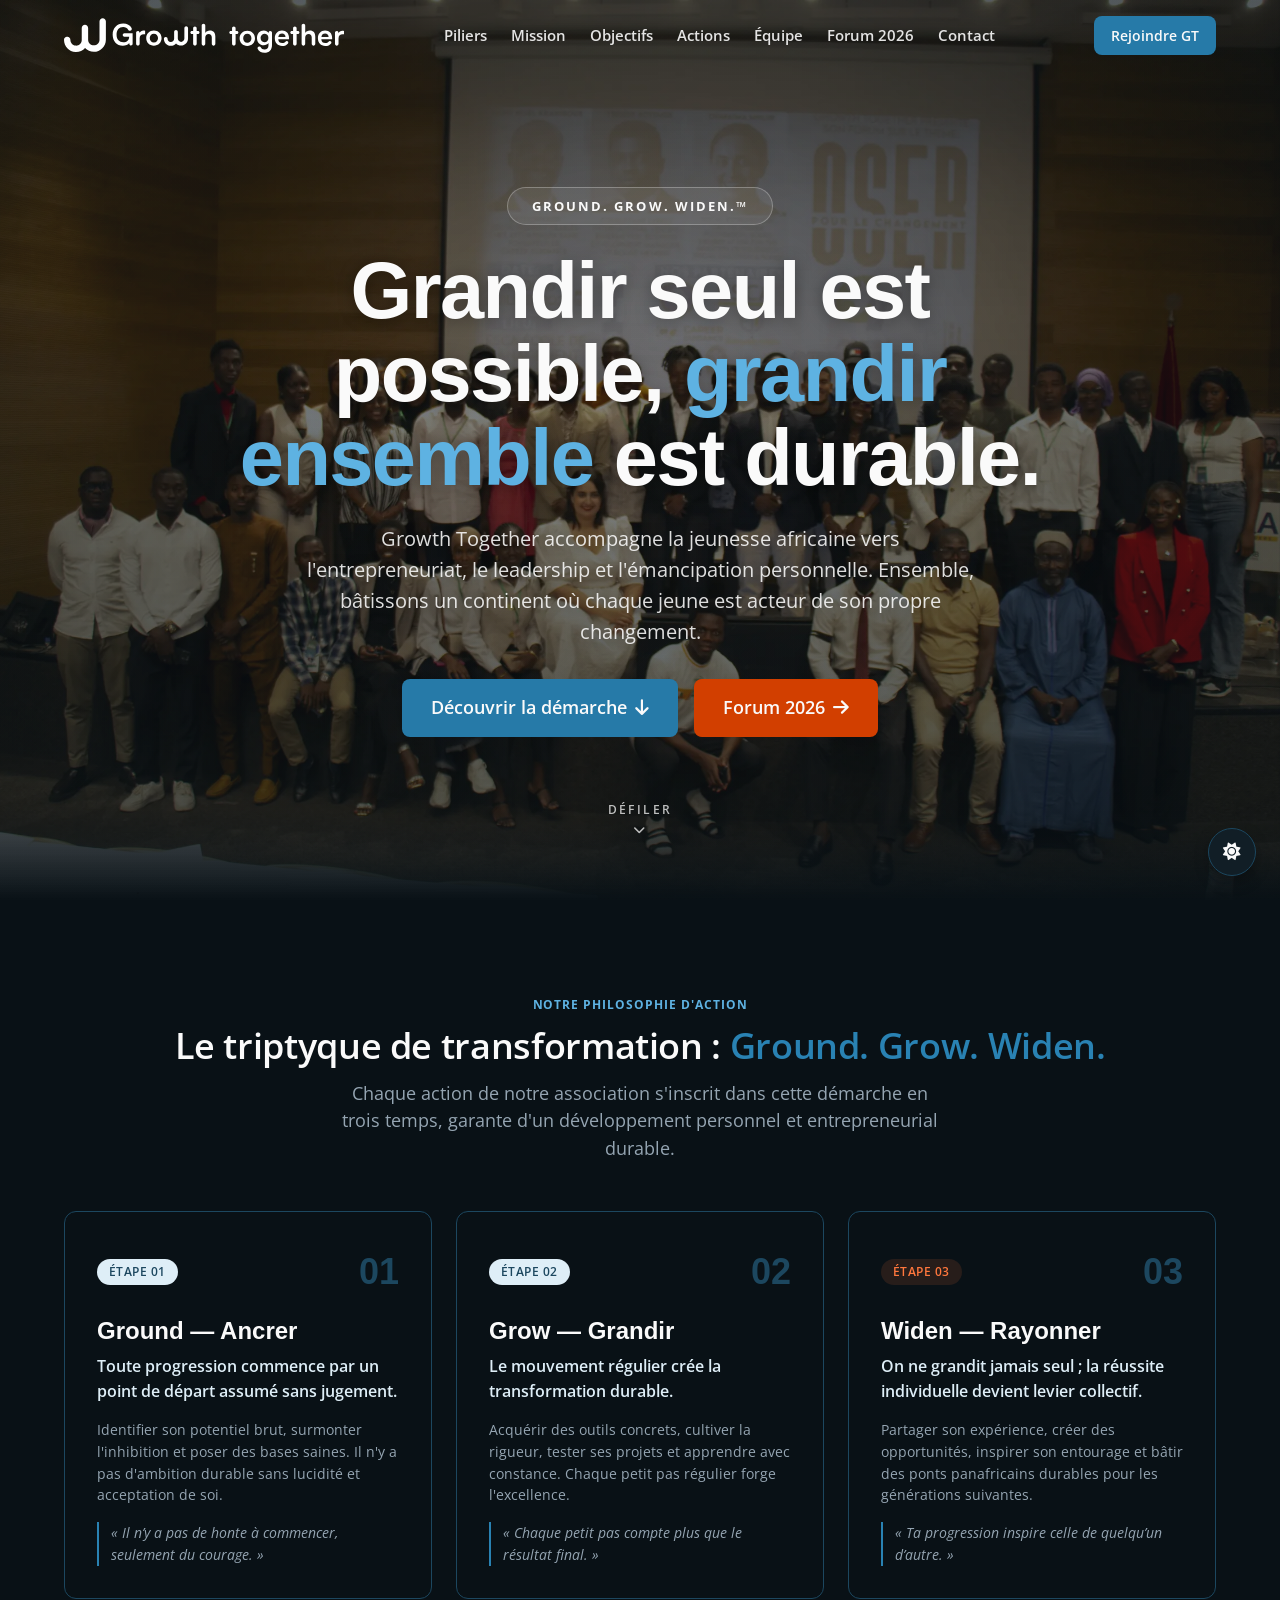
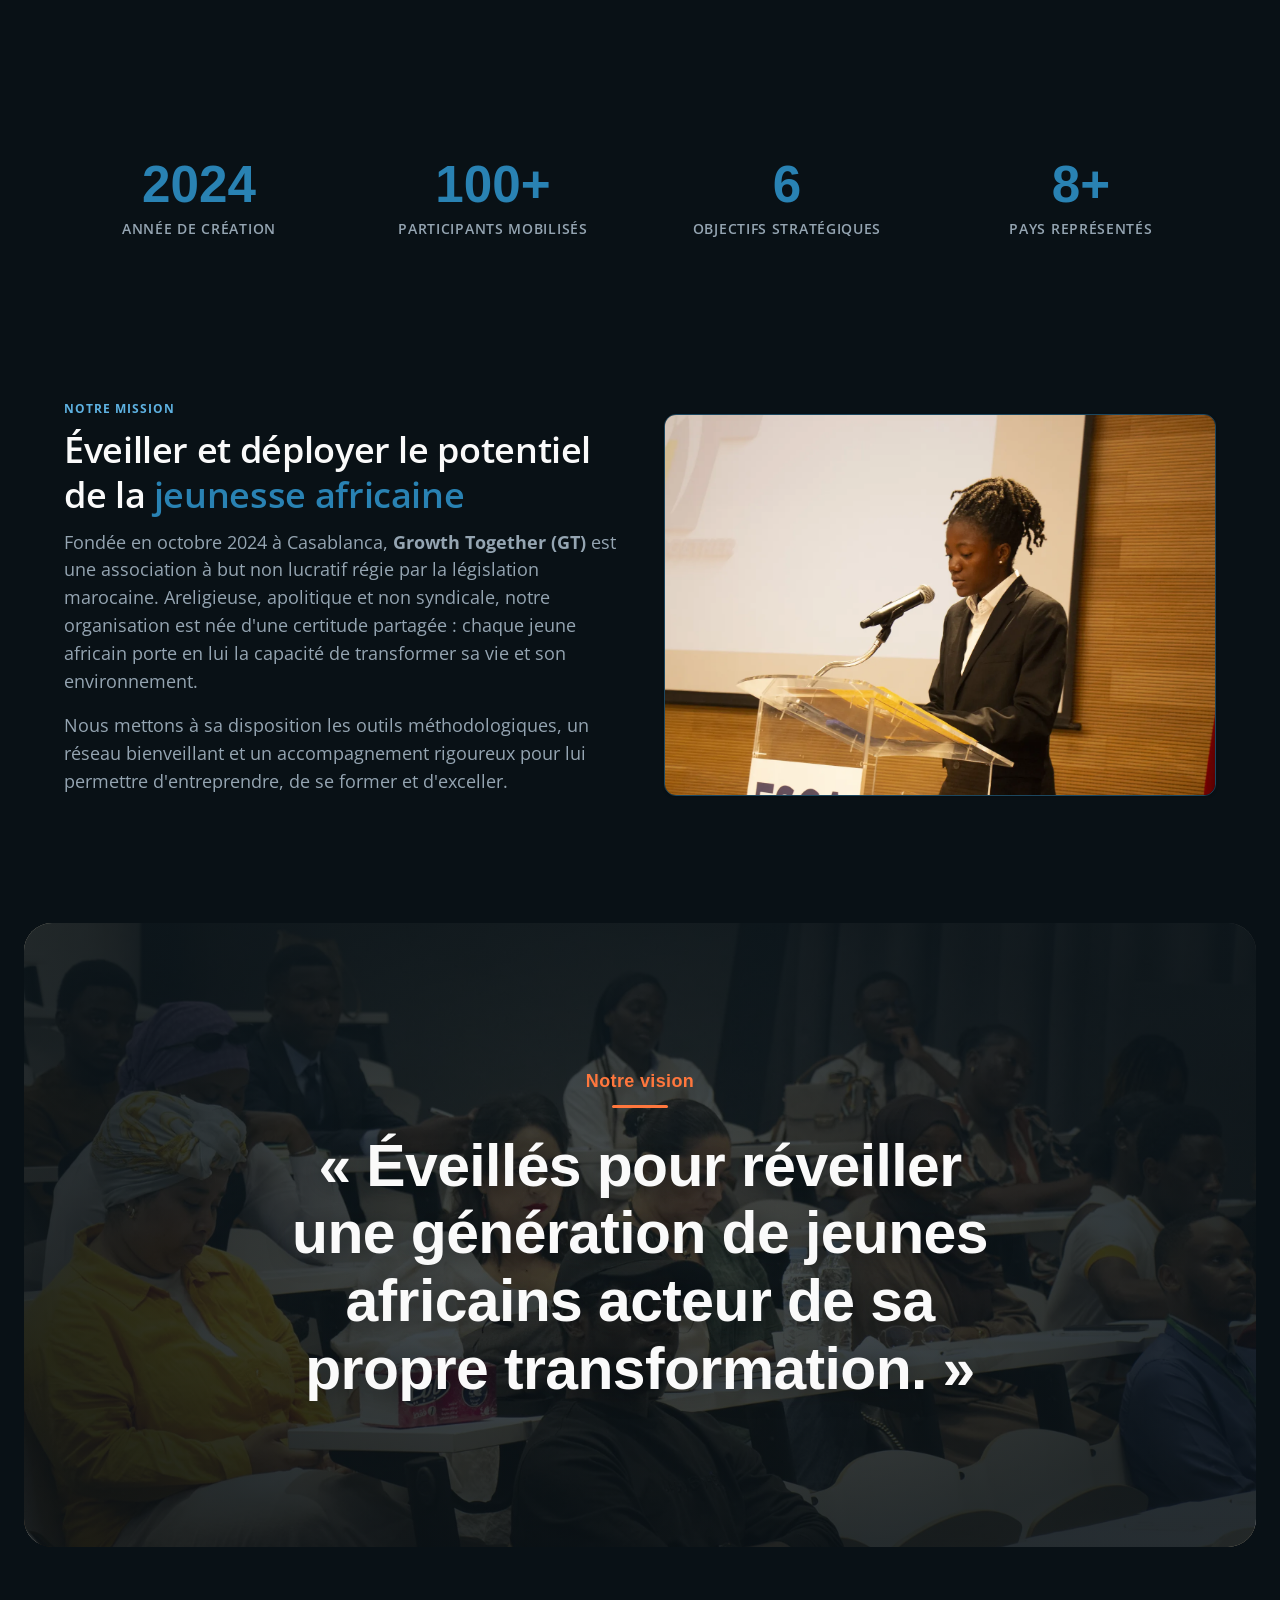
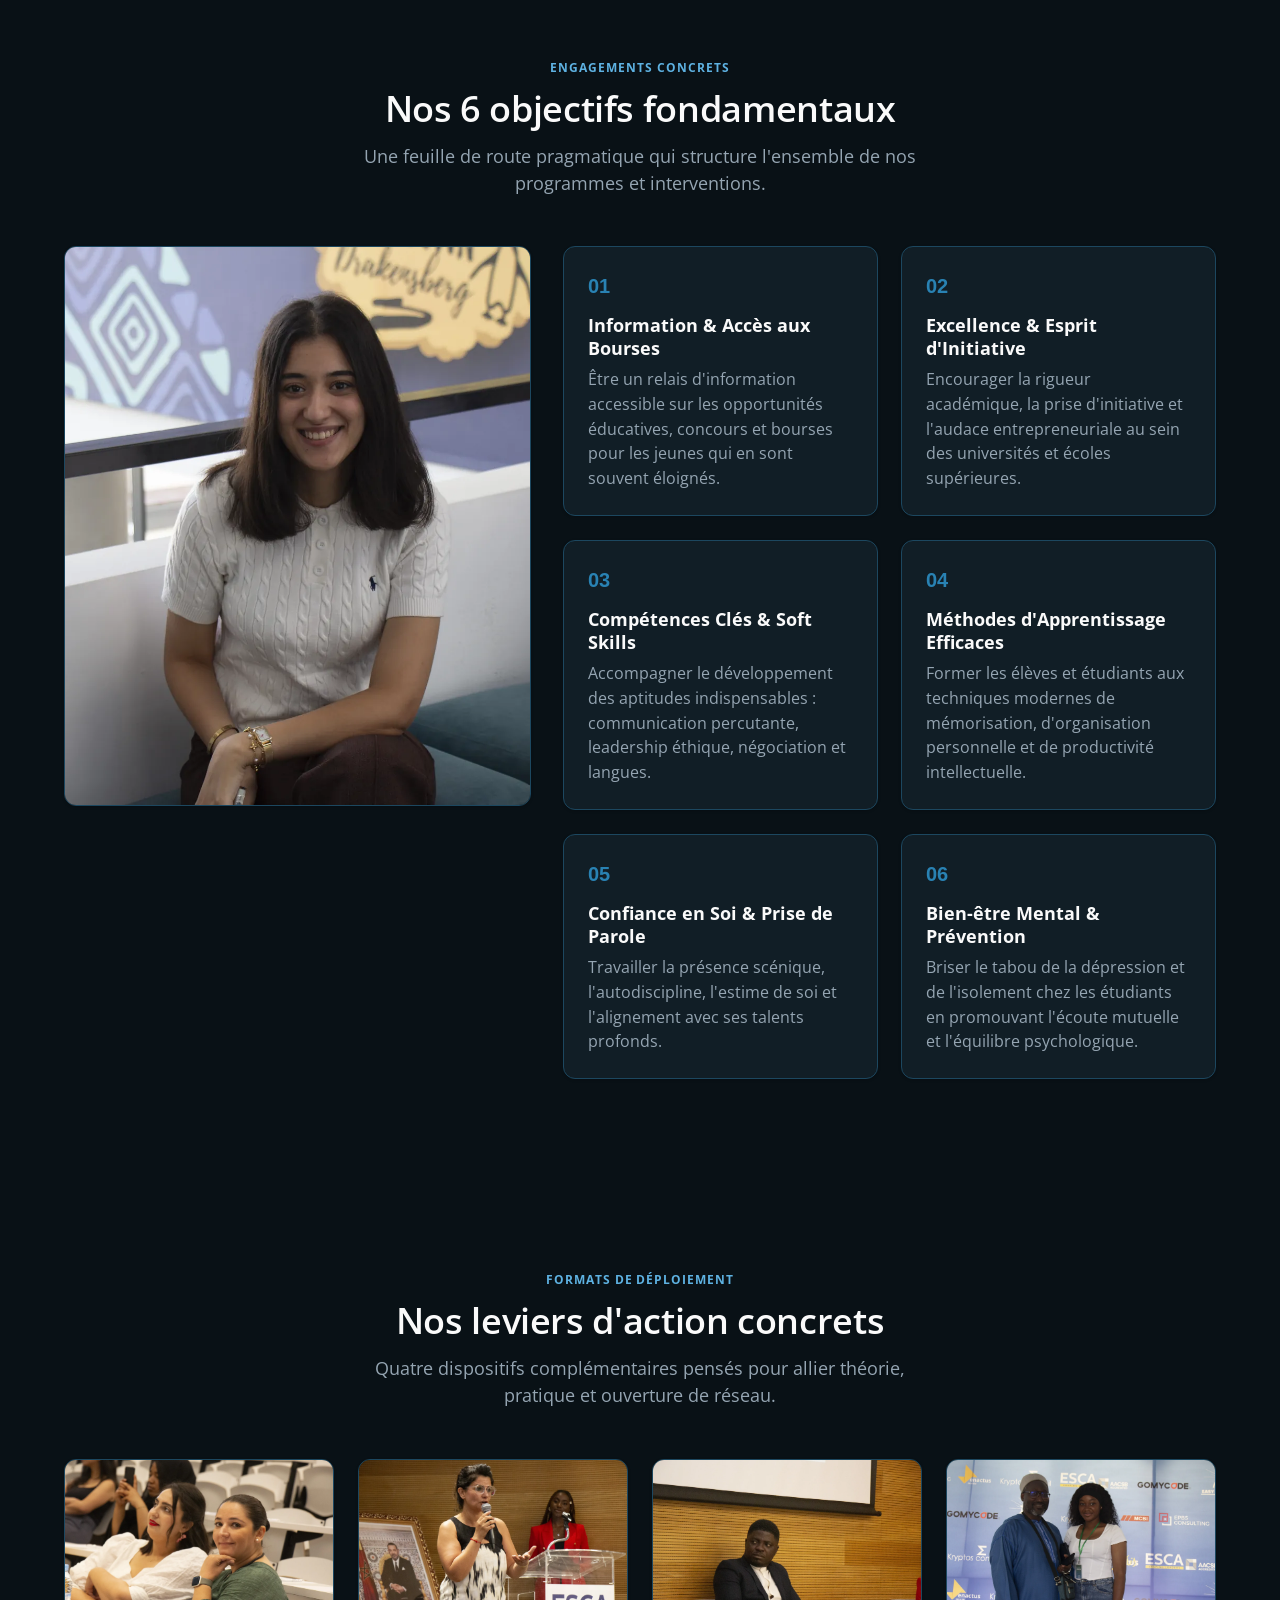
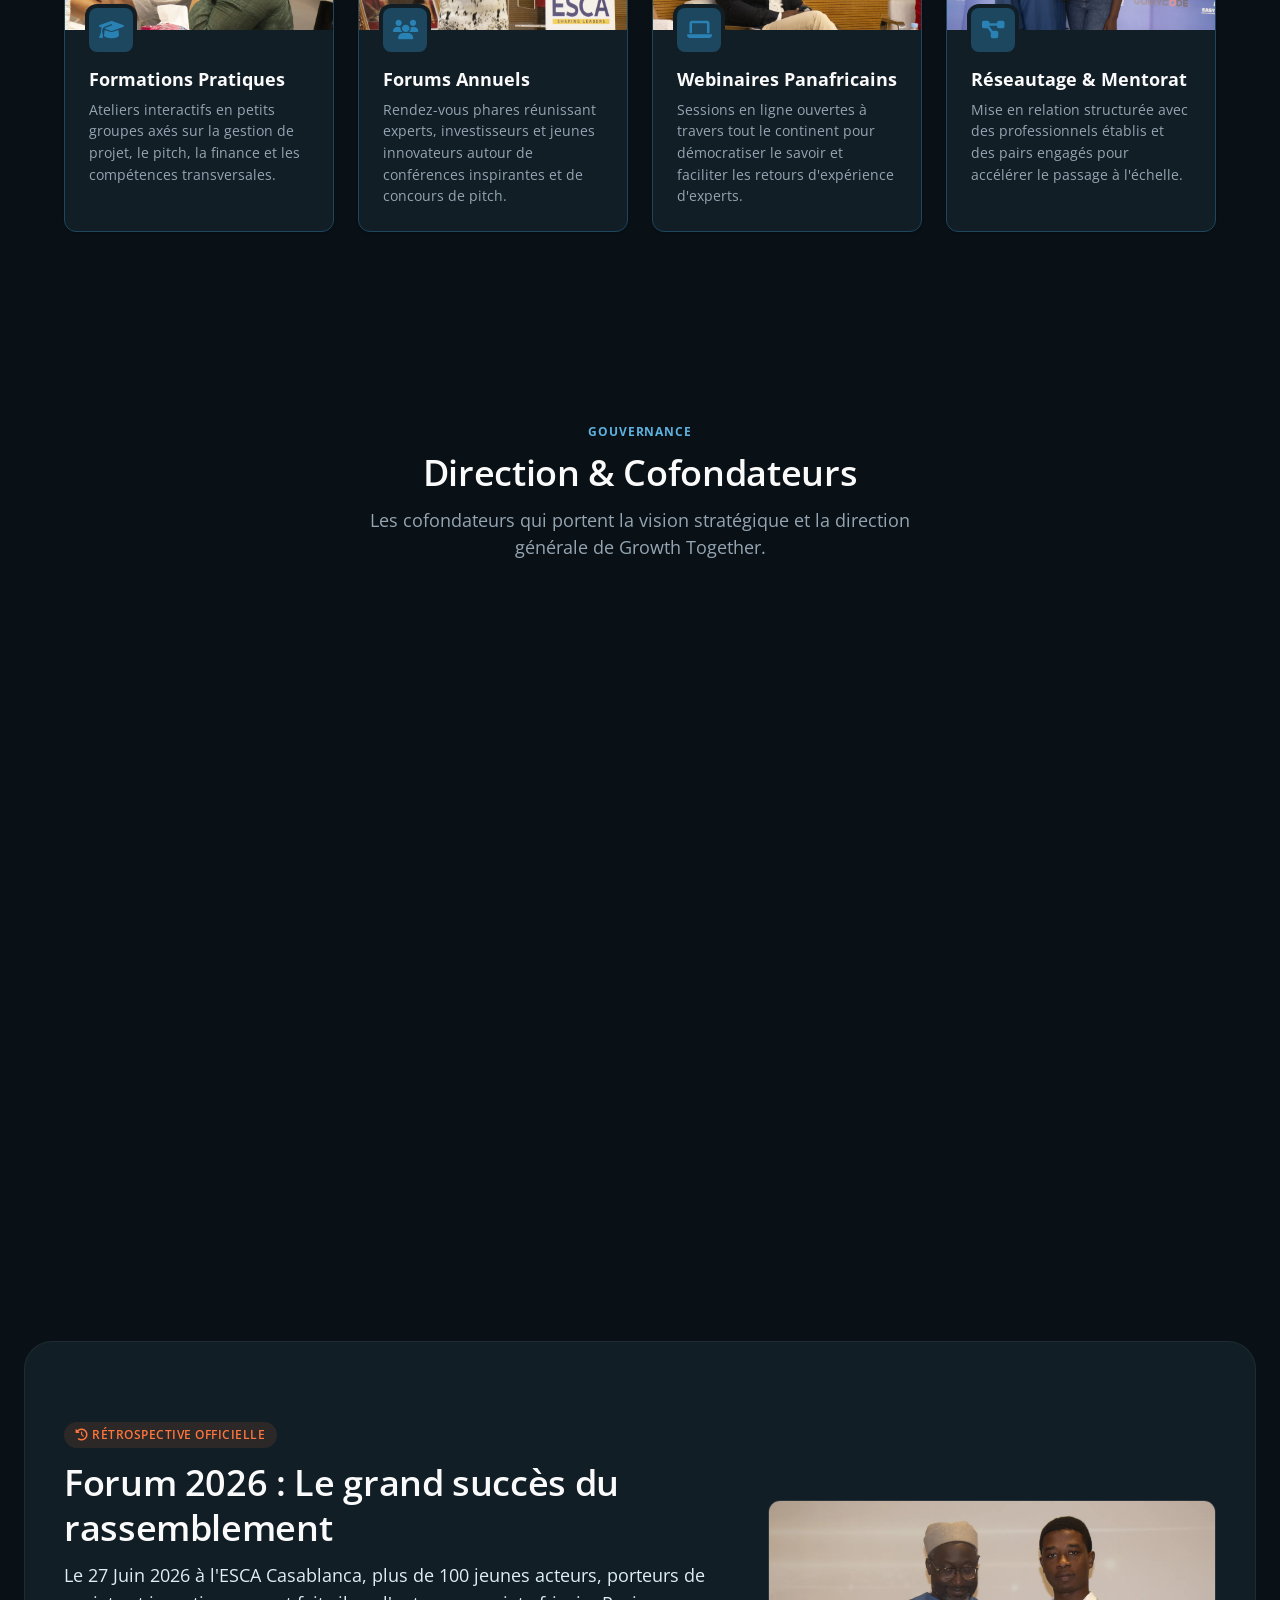
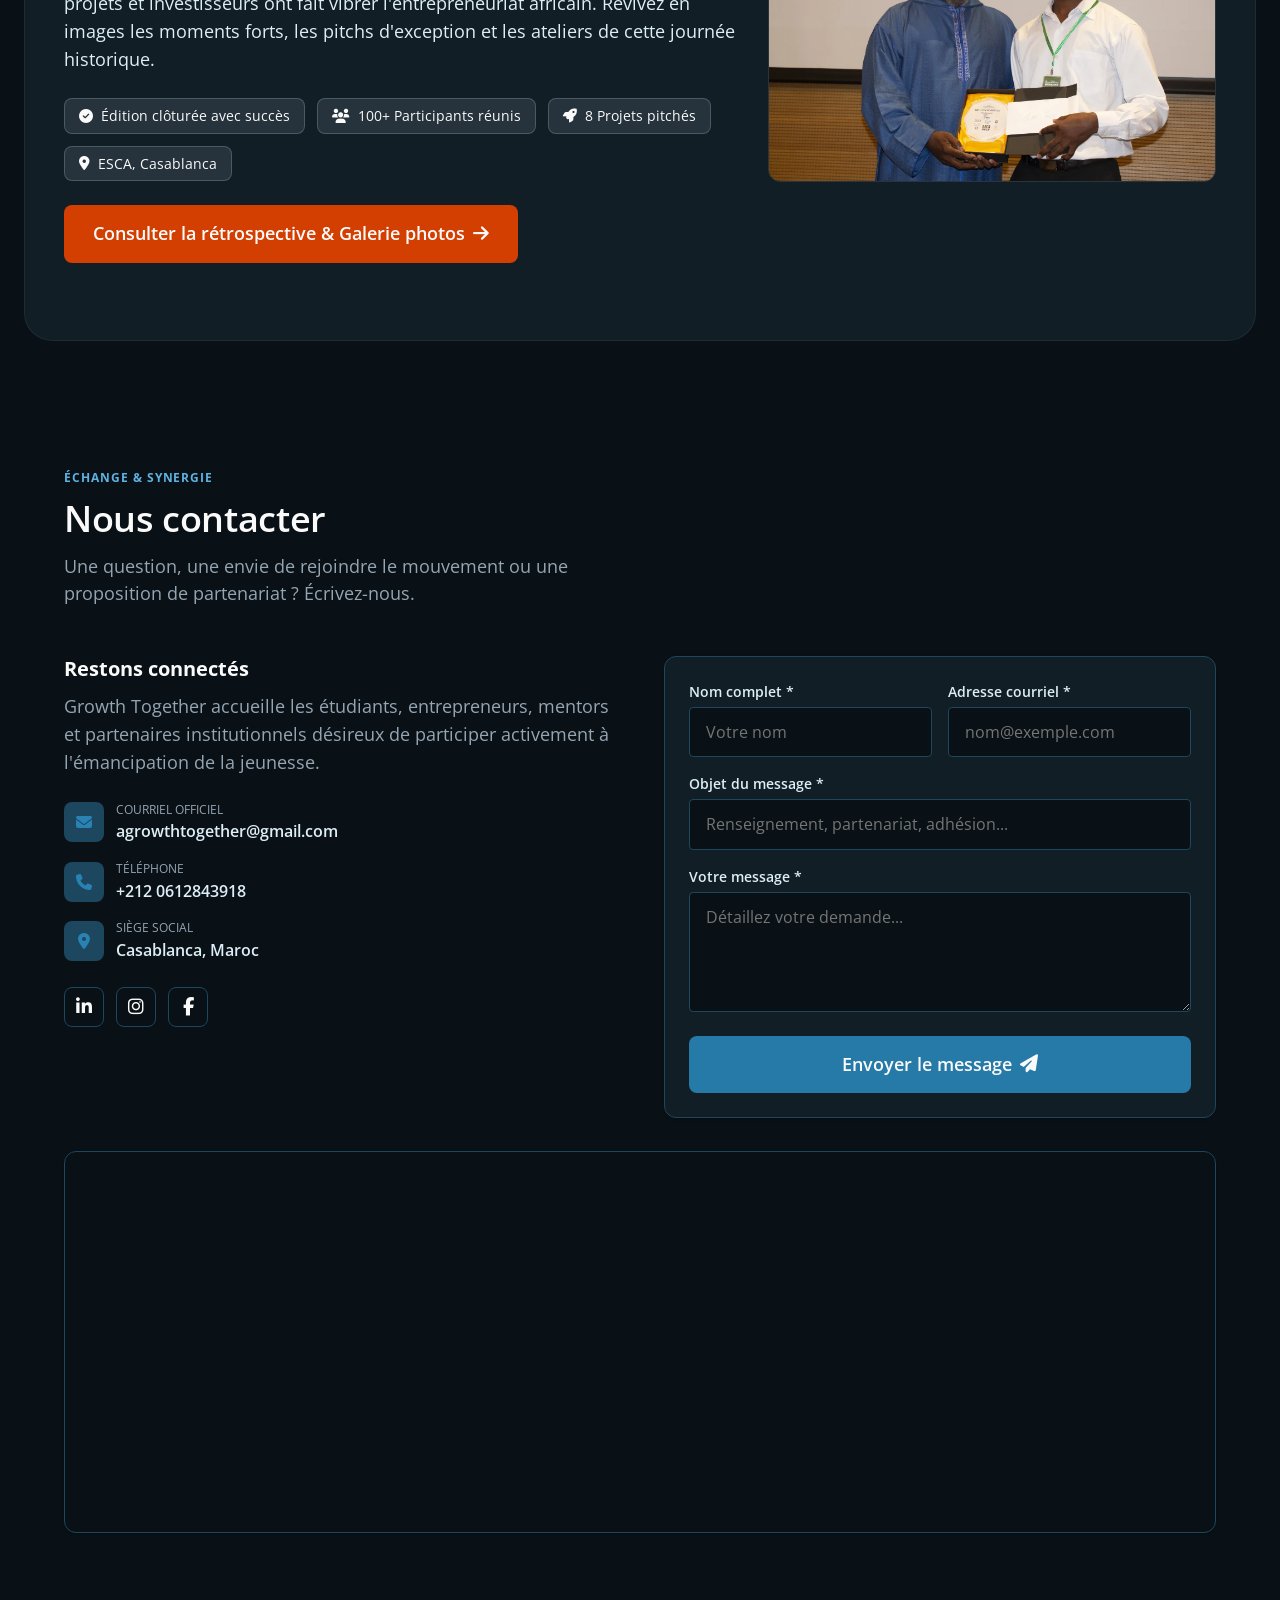
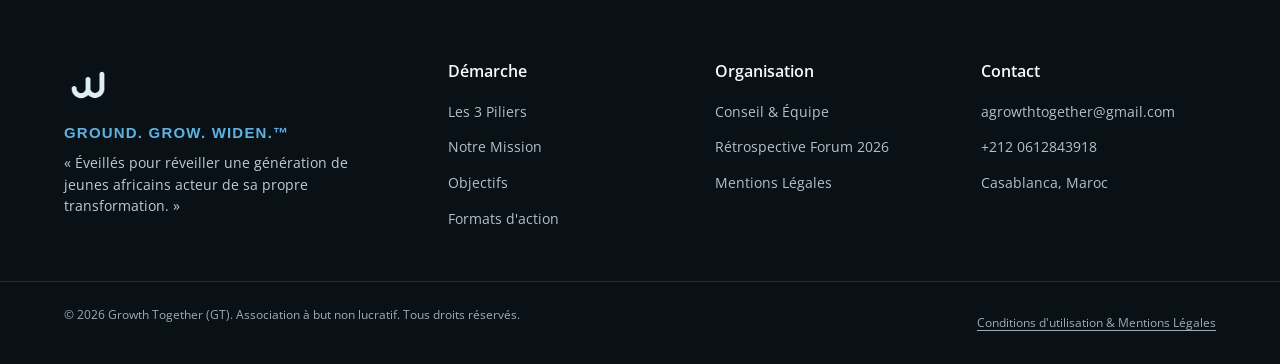
==== commit ec3baae6: "Retours validateur : la vision en grand et plus de photos - La vision sort du petit cadre bleu et de" ====
--- a/index.html
+++ b/index.html
@@ -212,21 +212,25 @@
             <p>
               Nous mettons à sa disposition les outils méthodologiques, un réseau bienveillant et un accompagnement rigoureux pour lui permettre d'entreprendre, de se former et d'exceller.
             </p>
-            
-            <div class="vision-card">
-              <div class="vision-label">Notre Vision Fondatrice</div>
-              <p class="vision-quote">
-                « Éveillés pour réveiller une génération de jeunes africains acteur de sa propre transformation. »
-              </p>
-            </div>
           </div>
 
           <div class="mission-visual reveal reveal-delay-2">
-            <img src="assets/photos/forum/IMG_0652.webp" 
-                 alt="Participants et intervenants réunis lors du Forum Growth Together à l'ESCA Casablanca" 
-                 loading="lazy" width="600" height="380">
-          </div>
-        </div>
+            <img src="assets/photos/forum/IMG_0259.webp"
+                 alt="Une jeune intervenante prend la parole au pupitre lors du Forum Growth Together à l'ESCA Casablanca"
+                 loading="lazy" width="600" height="380" style="object-position: 60% 30%;">
+          </div>
+        </div>
+      </div>
+    </section>
+
+    <!-- 4 bis. Notre Vision : bandeau pleine largeur -->
+    <section class="vision-band" id="vision" aria-labelledby="vision-title">
+      <img class="vision-band-bg" src="assets/photos/forum/IMG_0280.webp" alt="" aria-hidden="true" loading="lazy">
+      <div class="container vision-band-inner reveal">
+        <h2 class="vision-band-label" id="vision-title">Notre vision</h2>
+        <blockquote class="vision-band-quote">
+          <p>« Éveillés pour réveiller une génération de jeunes africains acteur de sa propre transformation. »</p>
+        </blockquote>
       </div>
     </section>
 
@@ -241,6 +245,13 @@
           </p>
         </div>
 
+        <div class="objectives-layout">
+          <figure class="objectives-photo reveal">
+            <img src="assets/photos/forum/IMG_0464.webp"
+                 alt="Une participante souriante lors du Forum Growth Together 2026"
+                 loading="lazy" width="560" height="640">
+          </figure>
+
         <div class="objectives-grid">
           <article class="gt-card objective-card reveal">
             <span class="objective-number">01</span>
@@ -277,6 +288,7 @@
             <h3>Bien-être Mental & Prévention</h3>
             <p>Briser le tabou de la dépression et de l'isolement chez les étudiants en promouvant l'écoute mutuelle et l'équilibre psychologique.</p>
           </article>
+        </div>
         </div>
       </div>
     </section>
@@ -294,6 +306,9 @@
 
         <div class="actions-grid">
           <article class="gt-card action-card reveal">
+            <div class="action-photo">
+              <img src="assets/photos/forum/IMG_0223.webp" alt="Participantes attentives pendant un atelier du Forum" loading="lazy" style="object-position: 70% 40%;">
+            </div>
             <div class="action-icon" aria-hidden="true">
               <i class="fas fa-graduation-cap"></i>
             </div>
@@ -302,6 +317,9 @@
           </article>
 
           <article class="gt-card action-card reveal reveal-delay-1">
+            <div class="action-photo">
+              <img src="assets/photos/forum/IMG_0234.webp" alt="Une intervenante au pupitre de l’ESCA lors du Forum 2026" loading="lazy" style="object-position: center 30%;">
+            </div>
             <div class="action-icon" aria-hidden="true">
               <i class="fas fa-users"></i>
             </div>
@@ -310,6 +328,9 @@
           </article>
 
           <article class="gt-card action-card reveal reveal-delay-2">
+            <div class="action-photo">
+              <img src="assets/photos/forum/IMG_0385.webp" alt="Un expert écoute les échanges lors d’une conférence" loading="lazy" style="object-position: center 40%;">
+            </div>
             <div class="action-icon" aria-hidden="true">
               <i class="fas fa-laptop"></i>
             </div>
@@ -318,6 +339,9 @@
           </article>
 
           <article class="gt-card action-card reveal reveal-delay-3">
+            <div class="action-photo">
+              <img src="assets/photos/forum/IMG_0471.webp" alt="Rencontre entre un professionnel et une étudiante devant le mur des partenaires" loading="lazy" style="object-position: 35% 30%;">
+            </div>
             <div class="action-icon" aria-hidden="true">
               <i class="fas fa-project-diagram"></i>
             </div>
@@ -420,9 +444,9 @@
           </div>
 
           <div class="forum-highlight-image">
-            <img src="assets/photos/forum/IMG_0259.webp" 
-                 alt="Amphithéâtre comble de l'ESCA lors du Forum Growth Together 2026" 
-                 loading="lazy" width="500" height="280">
+            <img src="assets/photos/forum/IMG_0639.webp"
+                 alt="Remise d'un prix à un porteur de projet lors du Forum Growth Together 2026"
+                 loading="lazy" width="500" height="280" style="object-position: center 35%;">
           </div>
         </div>
       </div>
--- a/css/style.css
+++ b/css/style.css
@@ -1980,3 +1980,173 @@
     color: var(--gt-color-blanc-neutre);
   }
 }
+
+/* ==========================================================================
+   RETOURS VALIDATEUR (nov. 2026)
+   1. La vision devient un grand bandeau photo qui frappe l'œil
+   2. Plus d'images dans les sections chargées en texte
+   ========================================================================== */
+
+/* 1. Bandeau Vision : photo du Forum, voile sombre, citation en très grand.
+   Même rendu en clair et en sombre (le texte est toujours sur le voile). */
+main > section.vision-band {
+  position: relative;
+  isolation: isolate;
+  overflow: hidden;
+  width: min(calc(100% - 2 * var(--gt-space-6)), 1280px);
+  margin: var(--gt-space-4) auto;
+  padding: clamp(5rem, 12vw, 9rem) 0;
+  border-radius: 28px;
+  background-color: var(--gt-color-nuit-profonde);
+  color: var(--gt-color-blanc-neutre);
+  text-align: center;
+}
+
+.vision-band-bg {
+  position: absolute;
+  inset: 0;
+  z-index: -2;
+  width: 100%;
+  height: 100%;
+  object-fit: cover;
+  object-position: center 40%;
+}
+
+.vision-band::before {
+  content: "";
+  position: absolute;
+  inset: 0;
+  z-index: -1;
+  background:
+    radial-gradient(ellipse at center, rgba(9, 17, 22, 0.55) 0%, rgba(9, 17, 22, 0.82) 75%),
+    linear-gradient(180deg, rgba(28, 71, 95, 0.35), rgba(9, 17, 22, 0.35));
+}
+
+.vision-band-inner {
+  max-width: 1040px;
+}
+
+.vision-band-label {
+  display: inline-block;
+  margin: 0 0 var(--gt-space-6);
+  font-family: var(--gt-font-display);
+  font-size: var(--gt-text-lg);
+  font-weight: var(--gt-font-weight-bold);
+  letter-spacing: 0.02em;
+  color: #FF773D;
+}
+
+.vision-band-label::after {
+  content: "";
+  display: block;
+  width: 56px;
+  height: 3px;
+  margin: var(--gt-space-3) auto 0;
+  border-radius: 2px;
+  background-color: #FF773D;
+}
+
+.vision-band-quote {
+  margin: 0;
+  padding: 0;
+  border: 0;
+}
+
+.vision-band-quote p {
+  margin: 0 auto;
+  max-width: 24ch;
+  font-family: var(--gt-font-display);
+  font-size: clamp(1.875rem, 4.6vw, 3.75rem);
+  font-weight: var(--gt-font-weight-bold);
+  line-height: 1.15;
+  letter-spacing: -0.01em;
+  color: var(--gt-color-blanc-neutre);
+  text-wrap: balance;
+  text-shadow: 0 2px 24px rgba(9, 17, 22, 0.5);
+}
+
+@media (max-width: 640px) {
+  main > section.vision-band {
+    width: calc(100% - 2 * var(--gt-space-3));
+    border-radius: 20px;
+  }
+}
+
+/* 2a. Objectifs : une photo à côté des six cartes */
+.objectives-layout {
+  display: grid;
+  grid-template-columns: minmax(0, 5fr) minmax(0, 7fr);
+  gap: var(--gt-space-8);
+  align-items: start;
+}
+
+.objectives-photo {
+  position: sticky;
+  top: calc(var(--gt-header-height, 72px) + var(--gt-space-6));
+  margin: 0;
+  border-radius: var(--gt-radius-lg);
+  overflow: hidden;
+  border: 1px solid var(--gt-border-subtle);
+  box-shadow: var(--gt-shadow-card);
+}
+
+.objectives-photo img {
+  display: block;
+  width: 100%;
+  height: clamp(420px, 62vh, 640px);
+  object-fit: cover;
+  object-position: center 30%;
+}
+
+.objectives-layout .objectives-grid {
+  grid-template-columns: repeat(2, minmax(0, 1fr));
+}
+
+@media (max-width: 1024px) {
+  .objectives-layout {
+    grid-template-columns: minmax(0, 1fr);
+  }
+
+  .objectives-photo {
+    position: static;
+  }
+
+  .objectives-photo img {
+    height: 340px;
+  }
+}
+
+@media (max-width: 768px) {
+  .objectives-layout .objectives-grid {
+    grid-template-columns: minmax(0, 1fr);
+  }
+
+  .objectives-photo img {
+    height: 260px;
+  }
+}
+
+/* 2b. Leviers d'action : une photo en tête de chaque carte */
+.action-card {
+  overflow: hidden;
+}
+
+.action-photo {
+  margin: calc(-1 * var(--gt-space-6)) calc(-1 * var(--gt-space-6)) 0;
+  height: 170px;
+  overflow: hidden;
+}
+
+.action-photo img {
+  display: block;
+  width: 100%;
+  height: 100%;
+  object-fit: cover;
+}
+
+/* L'icône chevauche le bas de la photo */
+.action-photo + .action-icon {
+  position: relative;
+  margin-top: -22px;
+  box-shadow: 0 0 0 4px var(--gt-bg-surface);
+}
